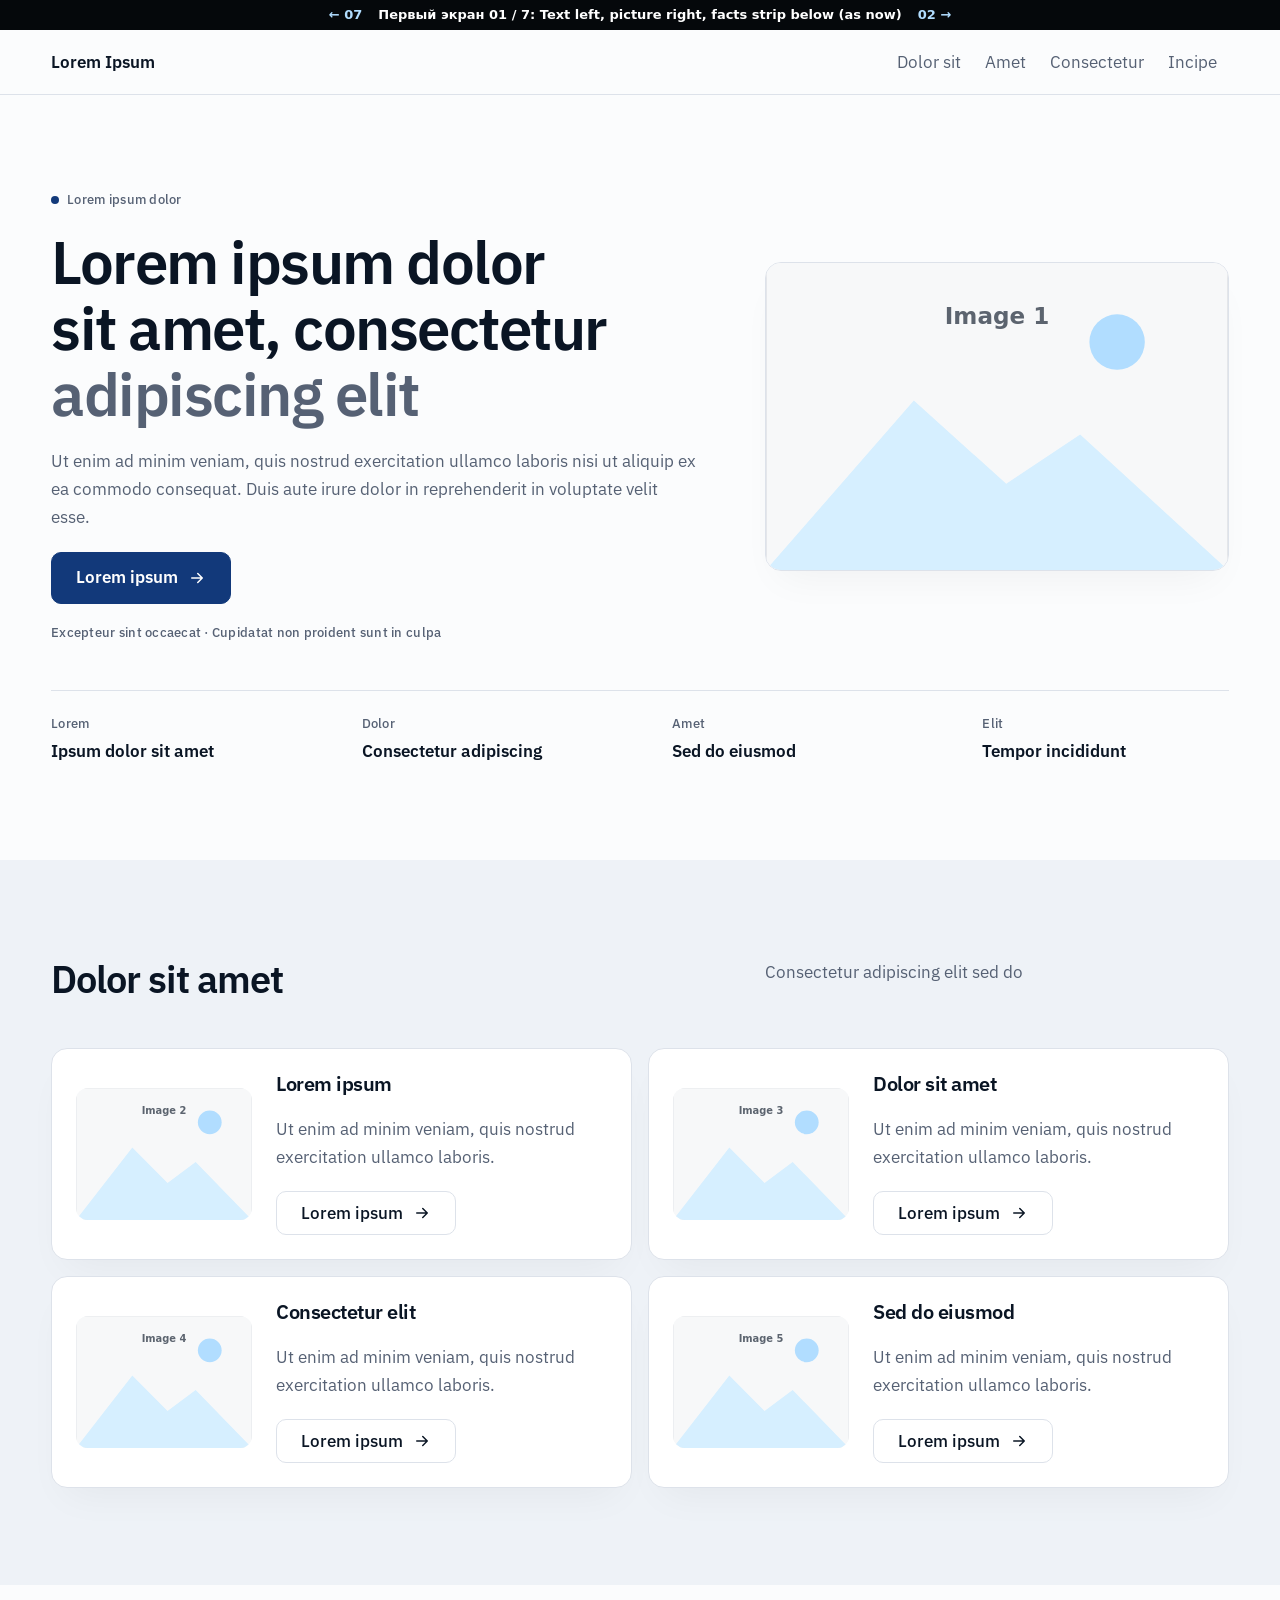
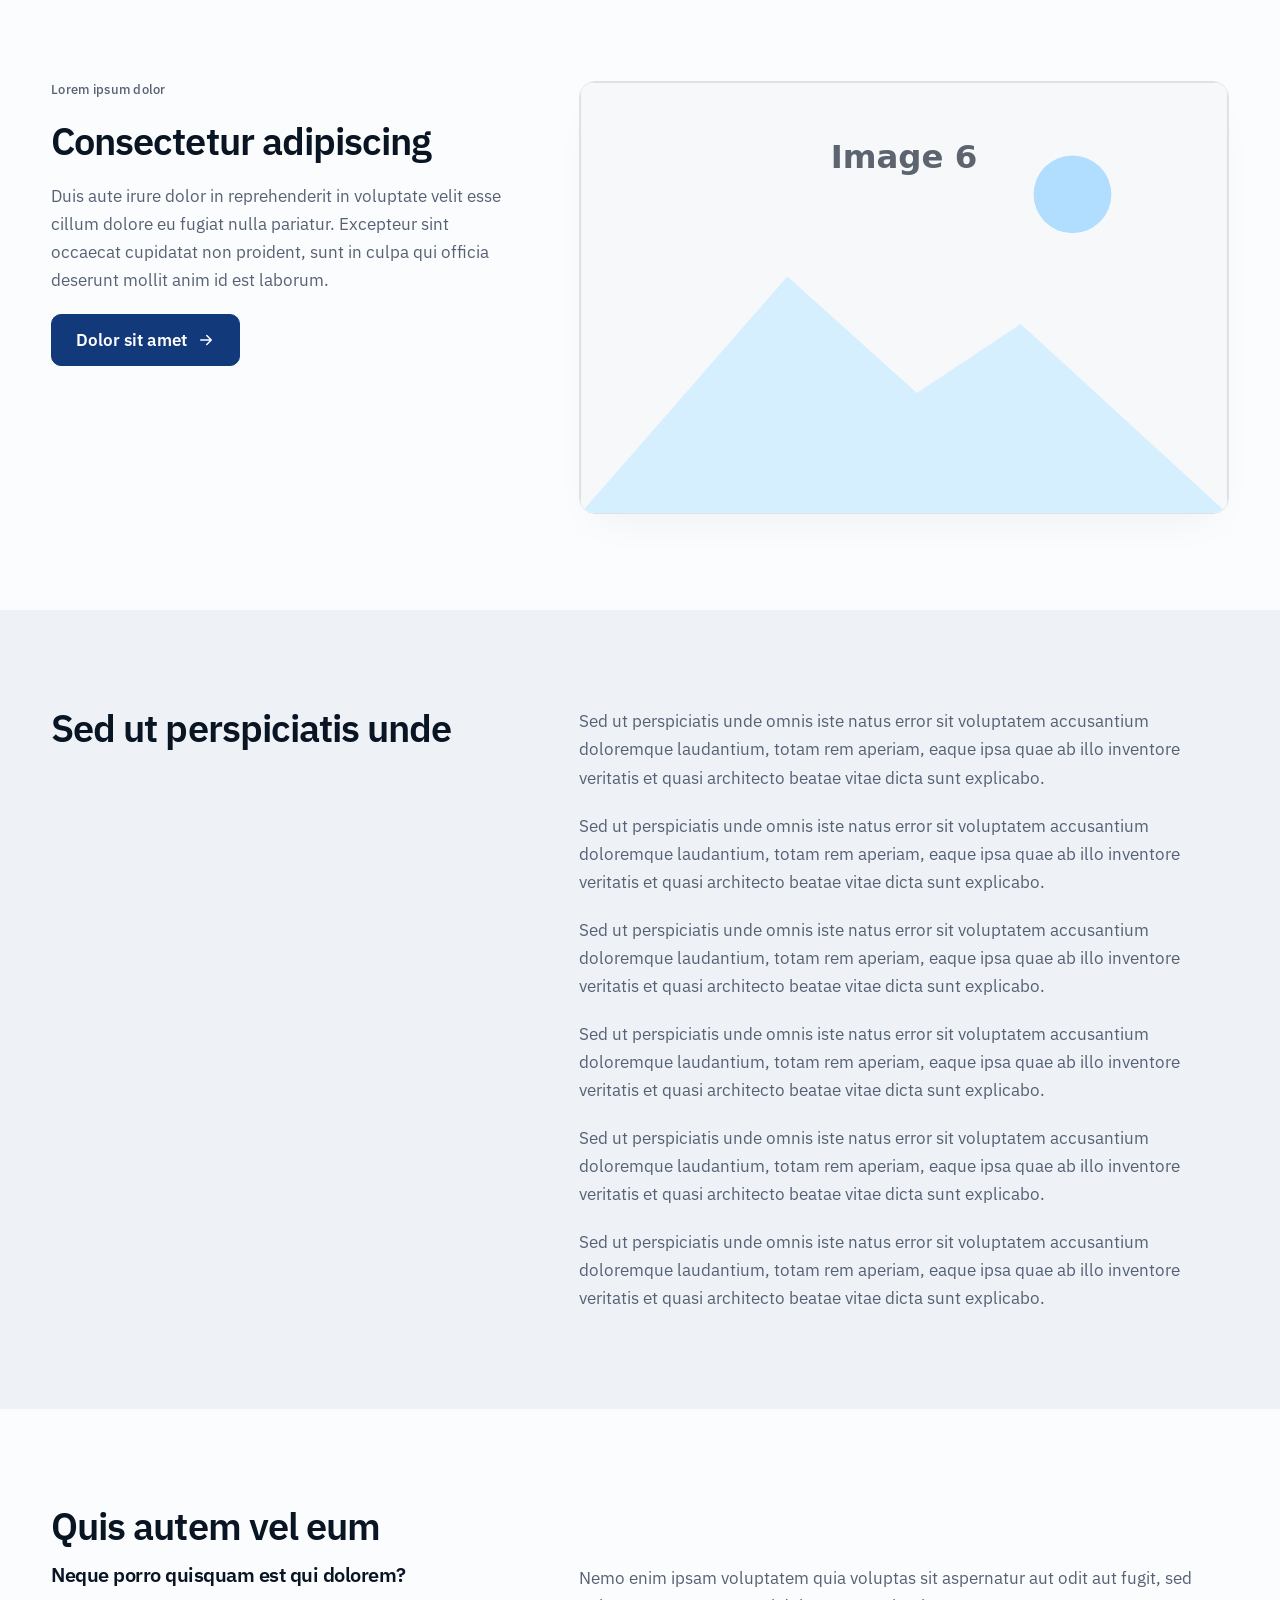
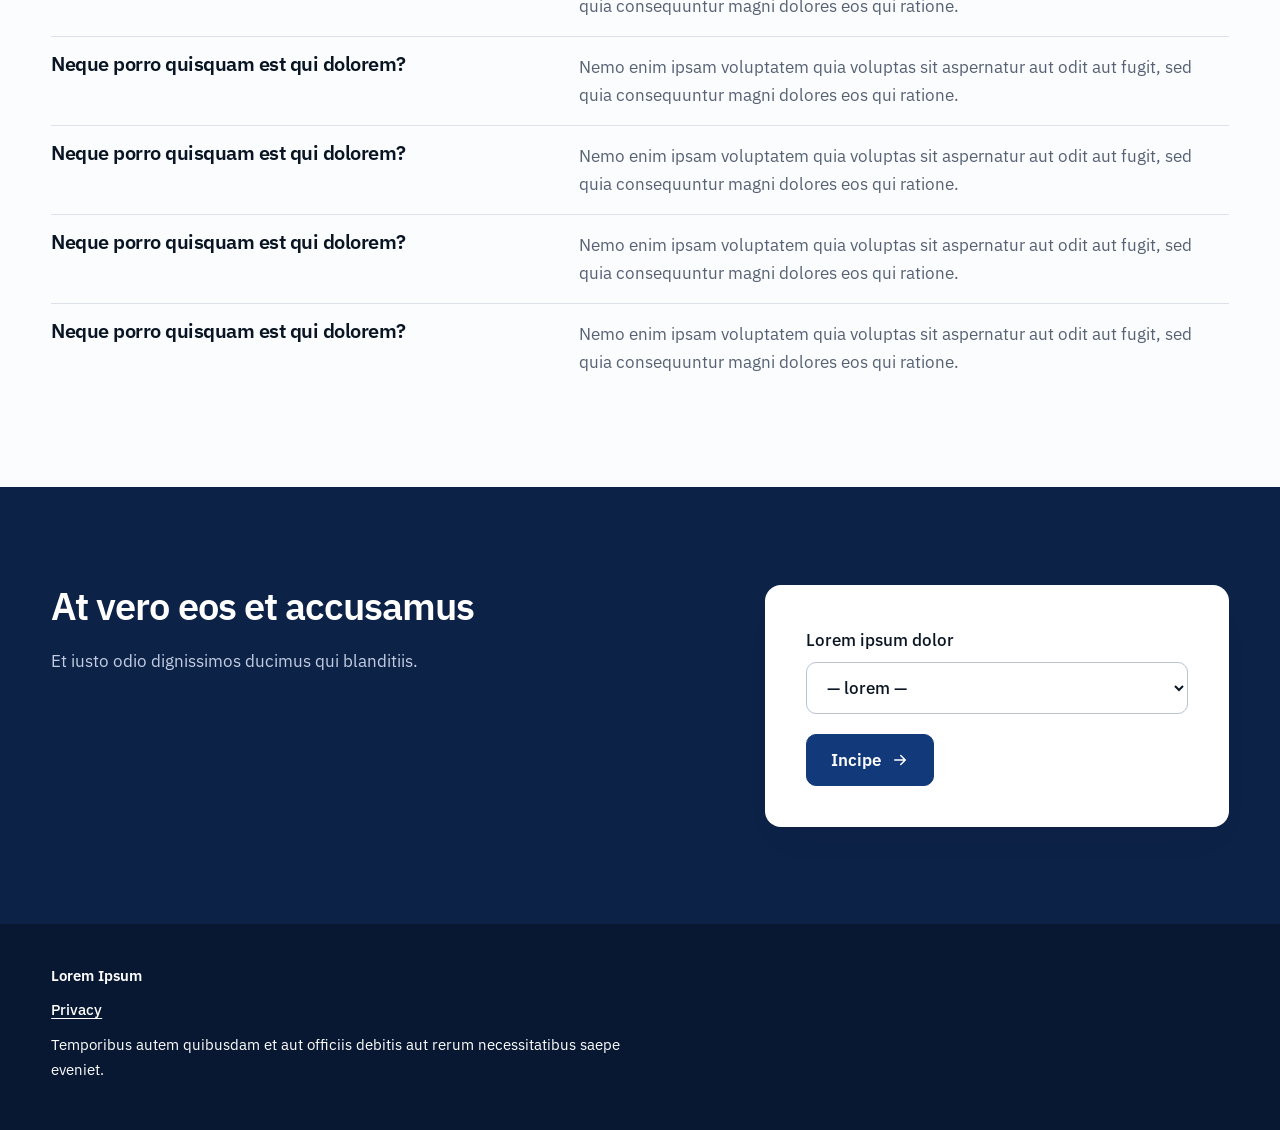
==== index.html @ 91010eb4 "Hero 01: Text left, picture right, facts strip below (as now)" ====
<!doctype html>
<html lang="la">
<head>
<meta charset="utf-8">
<meta name="viewport" content="width=device-width,initial-scale=1">
<link rel="canonical" href="https://01.design-test.dokuline.com/">
<title>Hero 01 — Text left, picture right, facts strip below (as now) — design test</title>
<meta name="description" content="Design test 17">
<meta name="robots" content="noindex,nofollow">
<link rel="icon" href="favicon.svg">
<link rel="stylesheet" href="style.css">
<link rel="preconnect" href="https://fonts.googleapis.com">
<link rel="preconnect" href="https://fonts.gstatic.com" crossorigin>
<link rel="stylesheet" href="https://fonts.googleapis.com/css2?family=IBM+Plex+Sans:wght@400;500;600&display=swap">
<link rel="stylesheet" href="variant.css">
</head>
<body>
<div style="position:relative;z-index:9999;display:flex;gap:16px;justify-content:center;align-items:center;padding:6px 12px;background:#05080b;color:#fff;font:600 13px/1.4 system-ui,sans-serif"><a href="https://07.design-test.dokuline.com/" style="color:#b1ddff;text-decoration:none">← 07</a><span>Первый экран 01 / 7: Text left, picture right, facts strip below (as now)</span><a href="https://02.design-test.dokuline.com/" style="color:#b1ddff;text-decoration:none">02 →</a></div>

<header><div class="shell">
  <a class="home" href="index.html">Lorem Ipsum</a>
  <nav aria-label="Lorem ipsum"><a href="#wat">Dolor sit</a><a href="#">Amet</a><a href="#voorbeeld">Consectetur</a><a href="#start">Incipe</a></nav>
</div></header>

<main class="shell">
  <section class="split">
    <div class="stack">
      <p class="meta rise"><span class="dot"></span> Lorem ipsum dolor</p>
      <h1 class="rise" style="--i:1">Lorem ipsum dolor sit amet, consectetur <span class="soft">adipiscing elit</span></h1>
      <p class="rise" style="--i:2">Ut enim ad minim veniam, quis nostrud exercitation ullamco laboris nisi ut aliquip ex ea commodo consequat. Duis aute irure dolor in reprehenderit in voluptate velit esse.</p>
      <a class="button rise" style="--i:3" href="#">Lorem ipsum</a>
      <p class="meta rise" style="--i:4">Excepteur sint occaecat · Cupidatat non proident sunt in culpa</p>
    </div>

    <img class="shot rise" style="--i:2" src="pic-hero.svg" alt="Image 1" width="1200" height="800">
    <dl class="facts">
      <div><dt>Lorem</dt><dd>Ipsum dolor sit amet</dd></div>
      <div><dt>Dolor</dt><dd>Consectetur adipiscing</dd></div>
      <div><dt>Amet</dt><dd>Sed do eiusmod</dd></div>
      <div><dt>Elit</dt><dd>Tempor incididunt</dd></div>
    </dl>
  </section>

  <section id="wat">
    <div class="split">
      <div class="stack"><h2>Dolor sit amet</h2></div>
      <p>Consectetur adipiscing elit sed do</p>
    </div>
    <div class="bento">
      <article class="tile stack wide reveal">
        <div class="art"><img src="pic-card-1.svg" alt="Image 2" width="800" height="600"></div>
        <h3>Lorem ipsum</h3><p>Ut enim ad minim veniam, quis nostrud exercitation ullamco laboris.</p>
        <a class="button quiet" href="#">Lorem ipsum</a>
      </article>
      <article class="tile stack reveal">
        <div class="art"><img src="pic-card-2.svg" alt="Image 3" width="800" height="600"></div>
        <h3>Dolor sit amet</h3><p>Ut enim ad minim veniam, quis nostrud exercitation ullamco laboris.</p>
        <a class="button quiet" href="#">Lorem ipsum</a>
      </article>
      <article class="tile stack reveal">
        <div class="art"><img src="pic-card-3.svg" alt="Image 4" width="800" height="600"></div>
        <h3>Consectetur elit</h3><p>Ut enim ad minim veniam, quis nostrud exercitation ullamco laboris.</p>
        <a class="button quiet" href="#">Lorem ipsum</a>
      </article>
      <article class="tile stack wide reveal">
        <div class="art"><img src="pic-card-4.svg" alt="Image 5" width="800" height="600"></div>
        <h3>Sed do eiusmod</h3><p>Ut enim ad minim veniam, quis nostrud exercitation ullamco laboris.</p>
        <a class="button quiet" href="#">Lorem ipsum</a>
      </article>
    </div>
  </section>

  <section id="voorbeeld" class="split flip">
    <div class="stack">
      <p class="meta">Lorem ipsum dolor</p>
      <h2>Consectetur adipiscing</h2>
      <p>Duis aute irure dolor in reprehenderit in voluptate velit esse cillum dolore eu fugiat nulla pariatur. Excepteur sint occaecat cupidatat non proident, sunt in culpa qui officia deserunt mollit anim id est laborum.</p>
      <a class="button" href="#">Dolor sit amet</a>
    </div>
    <img class="shot reveal" src="pic-example.svg" alt="Image 6" width="1200" height="800">
  </section>
<!-- seo-tekst:start -->
  <section id="opis" class="split flip">
    <div class="stack"><h2>Sed ut perspiciatis unde</h2></div>
    <div class="stack">
      <p>Sed ut perspiciatis unde omnis iste natus error sit voluptatem accusantium doloremque laudantium, totam rem aperiam, eaque ipsa quae ab illo inventore veritatis et quasi architecto beatae vitae dicta sunt explicabo.</p>
      <p>Sed ut perspiciatis unde omnis iste natus error sit voluptatem accusantium doloremque laudantium, totam rem aperiam, eaque ipsa quae ab illo inventore veritatis et quasi architecto beatae vitae dicta sunt explicabo.</p>
      <p>Sed ut perspiciatis unde omnis iste natus error sit voluptatem accusantium doloremque laudantium, totam rem aperiam, eaque ipsa quae ab illo inventore veritatis et quasi architecto beatae vitae dicta sunt explicabo.</p>
      <p>Sed ut perspiciatis unde omnis iste natus error sit voluptatem accusantium doloremque laudantium, totam rem aperiam, eaque ipsa quae ab illo inventore veritatis et quasi architecto beatae vitae dicta sunt explicabo.</p>
      <p>Sed ut perspiciatis unde omnis iste natus error sit voluptatem accusantium doloremque laudantium, totam rem aperiam, eaque ipsa quae ab illo inventore veritatis et quasi architecto beatae vitae dicta sunt explicabo.</p>
      <p>Sed ut perspiciatis unde omnis iste natus error sit voluptatem accusantium doloremque laudantium, totam rem aperiam, eaque ipsa quae ab illo inventore veritatis et quasi architecto beatae vitae dicta sunt explicabo.</p>
    </div>
  </section>
  <section id="faq">
    <div class="stack"><h2>Quis autem vel eum</h2></div>
    <div class="rows">
      <div class="split flip"><h3>Neque porro quisquam est qui dolorem?</h3><p>Nemo enim ipsam voluptatem quia voluptas sit aspernatur aut odit aut fugit, sed quia consequuntur magni dolores eos qui ratione.</p></div>
      <div class="split flip"><h3>Neque porro quisquam est qui dolorem?</h3><p>Nemo enim ipsam voluptatem quia voluptas sit aspernatur aut odit aut fugit, sed quia consequuntur magni dolores eos qui ratione.</p></div>
      <div class="split flip"><h3>Neque porro quisquam est qui dolorem?</h3><p>Nemo enim ipsam voluptatem quia voluptas sit aspernatur aut odit aut fugit, sed quia consequuntur magni dolores eos qui ratione.</p></div>
      <div class="split flip"><h3>Neque porro quisquam est qui dolorem?</h3><p>Nemo enim ipsam voluptatem quia voluptas sit aspernatur aut odit aut fugit, sed quia consequuntur magni dolores eos qui ratione.</p></div>
      <div class="split flip"><h3>Neque porro quisquam est qui dolorem?</h3><p>Nemo enim ipsam voluptatem quia voluptas sit aspernatur aut odit aut fugit, sed quia consequuntur magni dolores eos qui ratione.</p></div>
    </div>
  </section>
<!-- seo-tekst:end -->
  <section id="start" class="split">
    <div class="stack">
      
      <h2>At vero eos et accusamus</h2>
      <p>Et iusto odio dignissimos ducimus qui blanditiis.</p>
    </div>
    <div class="tile stack">
      <label>Lorem ipsum dolor<select><option value="">— lorem —</option><option>Ipsum I</option><option>Ipsum II</option><option>Ipsum III</option><option>Ipsum IV</option></select></label>
      <a class="button" href="#">Incipe</a>
    </div>
  </section>
</main>

<footer><div class="shell">
  <p><b>Lorem Ipsum</b></p>
  <p><a href="#">Privacy</a></p>
  <p>Temporibus autem quibusdam et aut officiis debitis aut rerum necessitatibus saepe eveniet.</p>
</div></footer>

</body>
</html>
---- style.css ----
/* Общая база смоков (СМ-23): стиль — один на все смоки, правит «Смоки» в super-romeo/smoki-base. */
@import url("https://super-romeo.github.io/smoki-base/v1/style.css");
---- variant.css ----
/* Stitch Design Taste (DESIGN.md "Taste Standard": creativity 8, density 4, variance 8, motion 6).
   Tokens from the style, then general rules only. */

:root {
  /* colour — smokes' house palette (СМ-04); one blue accent, white text passes AA */
  --canvas: #fbfcfd;                    /* page */
  --surface: #ffffff;                   /* cards */
  --ink: #0a1524;                       /* text */
  --steel: #566174;                     /* secondary text */
  --line: #dde2ea;                      /* borders */
  --border: #dde2ea;                    /* borders on cards */
  --accent: #12397a;
  --accent-ink: #12397a;
  --accent-wash: #dfe8f7;
  --focus: #2f6fd6;
  --shadow: 0 20px 40px -15px rgba(0, 0, 0, .05);  /* Diffused Shadow */
  /* type — one family, Inter */
  --font-sans: "IBM Plex Sans", "Segoe UI", system-ui, sans-serif;
  --font-mono: "IBM Plex Sans", "Segoe UI", system-ui, sans-serif;
  --text-display: clamp(2.25rem, 5vw, 3.75rem);
  --text-h2: clamp(1.75rem, 3vw, 2.5rem);
  --text-h3: 1.25rem;
  --text-body: 1.0625rem;
  --text-meta: .8125rem;
  --tracking: -.025em;
  --leading-tight: 1.1;
  --leading-body: 1.65;
  /* space, shape — §4, §6, §7 */
  --max: 1400px;
  --gutter: clamp(1rem, 4vw, 4rem);
  --section: 6rem;                      /* 3rem below 768px, see media */
  --gap: clamp(2rem, 5vw, 5rem);
  --pad-card: 2.5rem;                   /* 1.5rem below 768px */
  --radius-card: 2.5rem;
  --radius-inner: 1.5rem;
  --radius-field: 1rem;
  --radius-pill: 999px;
  /* motion — §8, spring approximated as a cubic curve */
  --spring: cubic-bezier(.2, .9, .25, 1);
  --dur: .6s;
}

*, *::before, *::after { box-sizing: border-box; }
html { scroll-behavior: smooth; }
body { margin: 0; background: var(--canvas); color: var(--ink); font: 400 var(--text-body)/var(--leading-body) var(--font-sans); -webkit-font-smoothing: antialiased; }
h1, h2, h3 { margin: 0; color: var(--ink); font-weight: 600; letter-spacing: var(--tracking); line-height: var(--leading-tight); text-wrap: balance; }
h1 { font-size: var(--text-display); }
h2 { font-size: var(--text-h2); }
h3 { font-size: var(--text-h3); }
p { margin: 0; color: var(--steel); max-width: 65ch; }
b { font-weight: 600; color: var(--ink); }
a { color: inherit; }
svg { display: block; }
:focus-visible, select:focus { outline: 2px solid var(--focus); outline-offset: 2px; }

/* layout */
.shell { max-width: var(--max); margin: 0 auto; padding: 0 var(--gutter); }
section { padding: var(--section) 0; border-top: 1px solid var(--line); scroll-margin-top: 64px; }
main > section:first-child { border-top: 0; }
section > * + * { margin-top: clamp(2rem, 4vw, 3rem); }
.split { display: grid; grid-template-columns: var(--cols, minmax(0, 7fr) minmax(0, 5fr)); gap: 1.5rem var(--gap); }
.flip { --cols: minmax(0, 5fr) minmax(0, 7fr); }
.split > * + * { margin-top: 0; }
.stack { display: grid; gap: 1.25rem; align-content: start; justify-items: start; }
.cluster { display: flex; flex-wrap: wrap; gap: .5rem; }
.bento { display: grid; grid-template-columns: repeat(12, minmax(0, 1fr)); gap: 1rem; }
.bento > * { grid-column: span 5; }
.bento > .wide { grid-column: span 7; }

/* header, footer (also replace the shared base: white header, navy footer) */
header { position: sticky; top: 0; z-index: 10; background: rgba(251, 252, 253, .86); backdrop-filter: blur(12px); border-bottom: 1px solid var(--line); }
header .shell { display: flex; flex-wrap: wrap; align-items: center; justify-content: space-between; min-height: 64px; }
header nav { display: flex; flex-wrap: wrap; }
header a { display: inline-flex; align-items: center; gap: .6rem; min-height: 44px; padding: 0 .75rem; border-radius: var(--radius-pill); color: var(--steel); text-decoration: none; transition: background-color var(--dur) var(--spring), color var(--dur) var(--spring); }
header a:hover { color: var(--ink); background: var(--surface); }
header .home { padding-left: 0; color: var(--ink); font-weight: 600; }
footer { padding: 2.5rem 0 3rem; background: transparent; color: var(--ink); border-top: 1px solid var(--line); font-size: .9375rem; }
footer a { display: inline-flex; align-items: center; min-height: 44px; color: var(--ink); font-weight: 500; text-underline-offset: 3px; }

/* components */
.meta { display: inline-flex; align-items: center; gap: .5rem; font: 500 var(--text-meta)/1.4 var(--font-mono); letter-spacing: .02em; color: var(--steel); }
.soft { color: var(--steel); }
.button { display: inline-flex; align-items: center; justify-content: center; gap: .6rem; min-height: 52px; padding: 0 1.5rem; border: 1px solid var(--accent); border-radius: var(--radius-pill); background: var(--accent); color: #ffffff; font-weight: 600; text-decoration: none; transition: transform var(--dur) var(--spring), background-color var(--dur) var(--spring), border-color var(--dur) var(--spring); }
.button:hover { background: var(--accent-ink); }
.button:active { transform: translateY(1px) scale(.98); }
.button::after { content: ""; width: 1.1em; height: 1.1em; background: currentColor; -webkit-mask: url("data:image/svg+xml,%3Csvg xmlns='http://www.w3.org/2000/svg' viewBox='0 0 24 24' fill='none' stroke='%23006acf' stroke-width='2' stroke-linecap='round' stroke-linejoin='round'%3E%3Cpath d='M5 12h14M13 6l6 6-6 6'/%3E%3C/svg%3E") center / contain no-repeat; mask: url("data:image/svg+xml,%3Csvg xmlns='http://www.w3.org/2000/svg' viewBox='0 0 24 24' fill='none' stroke='%23006acf' stroke-width='2' stroke-linecap='round' stroke-linejoin='round'%3E%3Cpath d='M5 12h14M13 6l6 6-6 6'/%3E%3C/svg%3E") center / contain no-repeat; }
.button.quiet { min-height: 44px; border-color: var(--line); background: var(--surface); color: var(--ink); font-weight: 500; }
.button.quiet:hover { border-color: var(--accent); }
.art { width: 100%; height: clamp(12rem, 20vw, 16rem); overflow: hidden; border-radius: var(--radius-inner); background: var(--canvas); }
.art img { display: block; width: 100%; height: 100%; object-fit: cover; }
.rows { width: 100%; margin: 0; padding: 0; list-style: none; counter-reset: n; }
.rows > * { padding: 1rem 0; border-top: 1px solid var(--line); }
.rows > :first-child { border-top: 0; }
.rows > li { display: grid; grid-template-columns: auto minmax(0, 1fr) auto; gap: 1rem; align-items: center; }
.rows svg { width: 100%; height: 34px; }
ol.rows > li::before { counter-increment: n; content: counter(n, decimal-leading-zero); align-self: start; font: 500 var(--text-meta)/1.8 var(--font-mono); color: var(--steel); }
.tile { margin: 0; padding: var(--pad-card); background: var(--surface); border: 1px solid var(--border); border-radius: var(--radius-card); box-shadow: var(--shadow); }
.badge { display: inline-flex; align-items: center; gap: .5rem; padding: .4rem .75rem; border: 1px solid var(--line); border-radius: var(--radius-pill); background: var(--surface); color: var(--steel); font: 500 .75rem/1.2 var(--font-mono); white-space: nowrap; }
.badge.on { border-color: transparent; background: var(--accent-wash); color: var(--ink); }
.dot { width: 8px; height: 8px; flex: none; border-radius: 50%; background: var(--accent); }
.skel { height: 10px; border-radius: var(--radius-pill); background: linear-gradient(90deg, var(--canvas), var(--line), var(--canvas)) 0 0 / 200% 100%; }
label { display: grid; gap: .5rem; width: 100%; font-weight: 500; }
select { width: 100%; min-width: 0; min-height: 52px; padding: 0 1rem; font: inherit; color: var(--ink); background: var(--surface); border: 1px solid var(--line); border-radius: var(--radius-field); }

/* hero: left text, right drawn phone; inline glyphs between words (§5) */
.shot { display: block; align-self: center; width: 100%; height: auto; aspect-ratio: 3 / 2; object-fit: cover; border: 1px solid var(--border); border-radius: var(--radius-card); box-shadow: var(--shadow); }
.facts { grid-column: 1 / -1; display: grid; grid-template-columns: repeat(4, minmax(0, 1fr)); gap: 1rem var(--gap); margin: 1.5rem 0 0; padding-top: 1.5rem; border-top: 1px solid var(--line); }
.facts dt { font: 500 var(--text-meta)/1.4 var(--font-mono); letter-spacing: .02em; color: var(--steel); }
.facts dd { margin: .25rem 0 0; font-weight: 600; }

@media (max-width: 767px) {
  :root { --section: 3rem; --pad-card: 1.5rem; }
  .split { grid-template-columns: minmax(0, 1fr); }
  .bento > *, .bento > .wide { grid-column: 1 / -1; }
  .button { width: 100%; }
  .facts { grid-template-columns: repeat(2, minmax(0, 1fr)); }
  header nav { margin-left: -.75rem; }
}

@media (prefers-reduced-motion: no-preference) {
  @keyframes rise { from { opacity: 0; transform: translateY(16px); } }
  @keyframes pulse { 50% { opacity: .4; transform: scale(.75); } }
  @keyframes shimmer { to { background-position: -200% 0; } }
  .rise { animation: rise .9s var(--spring) calc(var(--i, 0) * 100ms) both; }
  .dot { animation: pulse 2s ease-in-out infinite; }
  .skel { animation: shimmer 2.4s ease-in-out infinite; }
  @supports (animation-timeline: view()) {
    .reveal { animation: rise var(--spring) both; animation-timeline: view(); animation-range: entry 0% entry 100%; }
  }
}



/* ===== Background 06: Grey alternating + dark form block and footer ===== */
#wat, #opis { --band: #eef2f7; box-shadow: 0 0 0 100vmax var(--band); clip-path: inset(0 -100vmax); background: var(--band); border-top-color: transparent; }
#wat + section, #opis + section { border-top-color: transparent; }
#start { --band: #0d2247; --ink: #ffffff; --steel: #c3cee2; --line: rgba(255,255,255,.18); --border: rgba(255,255,255,.16);
  --surface: #17315f; --accent-wash: rgba(255,255,255,.12); --focus: #9dbcf5; color: var(--ink); box-shadow: 0 0 0 100vmax var(--band); clip-path: inset(0 -100vmax); background: var(--band); border-top-color: transparent; }
#start .button:not(.quiet) { background: #fff; border-color: #fff; color: #12397a; }
#start .button.quiet { background: transparent; color: #fff; border-color: rgba(255,255,255,.4); }
#start select { background-color: #17315f; color: #fff; border-color: rgba(255,255,255,.3); }
#start + section { border-top-color: transparent; }
footer { background: #0d2247; color: #fff; border-top: 0; --ink: #fff; --steel: #c3cee2; }
footer a, footer p { color: #fff; }

/* ===== v2 fixes after jury: form card light inside the dark block; footer separated from the form block ===== */
#start .tile { --ink: #0a1524; --steel: #566174; --line: #dde2ea; --border: #dde2ea; --surface: #ffffff; --focus: #2f6fd6; background: #ffffff; color: #0a1524; border-color: transparent; }
#start .tile select { background-color: #ffffff; color: #0a1524; border-color: #b9c3d2; }
#start .tile .button:not(.quiet) { background: #12397a; border-color: #12397a; color: #ffffff; }
footer { background: #081833; border-top: 1px solid rgba(255,255,255,.14); }
/* ===== Shape 02: Medium radius, rounded-rectangle buttons ===== */
:root { --radius-card: 1rem; --radius-inner: .75rem; --radius-field: .625rem; --radius-pill: .625rem; }
header a { border-radius: var(--radius-field); }

/* ===== Cards 05: Grid 2x2, picture on the side ===== */
.art { height: auto; aspect-ratio: 4 / 3; }
@media (min-width: 768px) {
.bento > *, .bento > .wide { grid-column: span 6; }
#wat .tile { display: grid; grid-template-columns: minmax(0, 11rem) minmax(0, 1fr); column-gap: 1.5rem; align-items: center; }
#wat .tile .art { grid-row: 1 / span 3; }
#wat .tile > :not(.art) { grid-column: 2; }
#wat .tile { padding: 1.5rem; }
}

/* ===== Hero 01: Text left, picture right, facts strip below (as now) ===== */
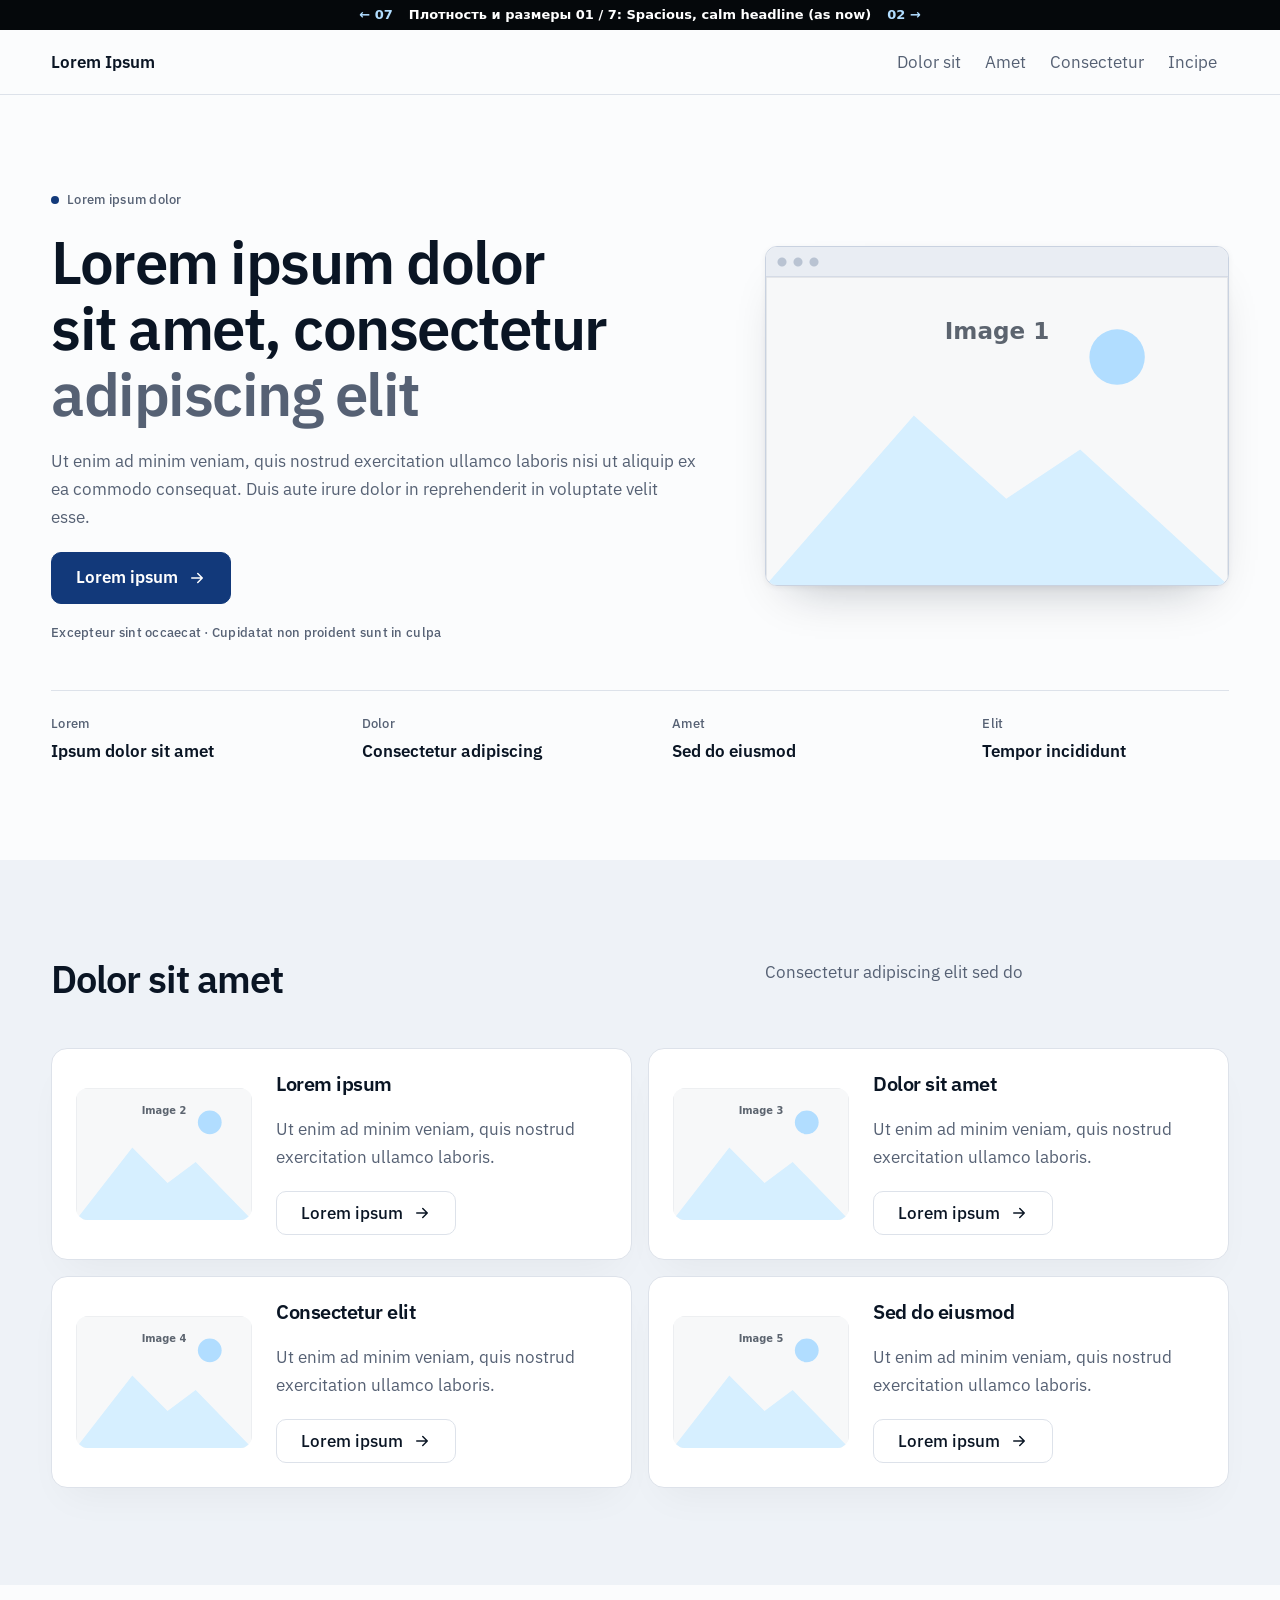
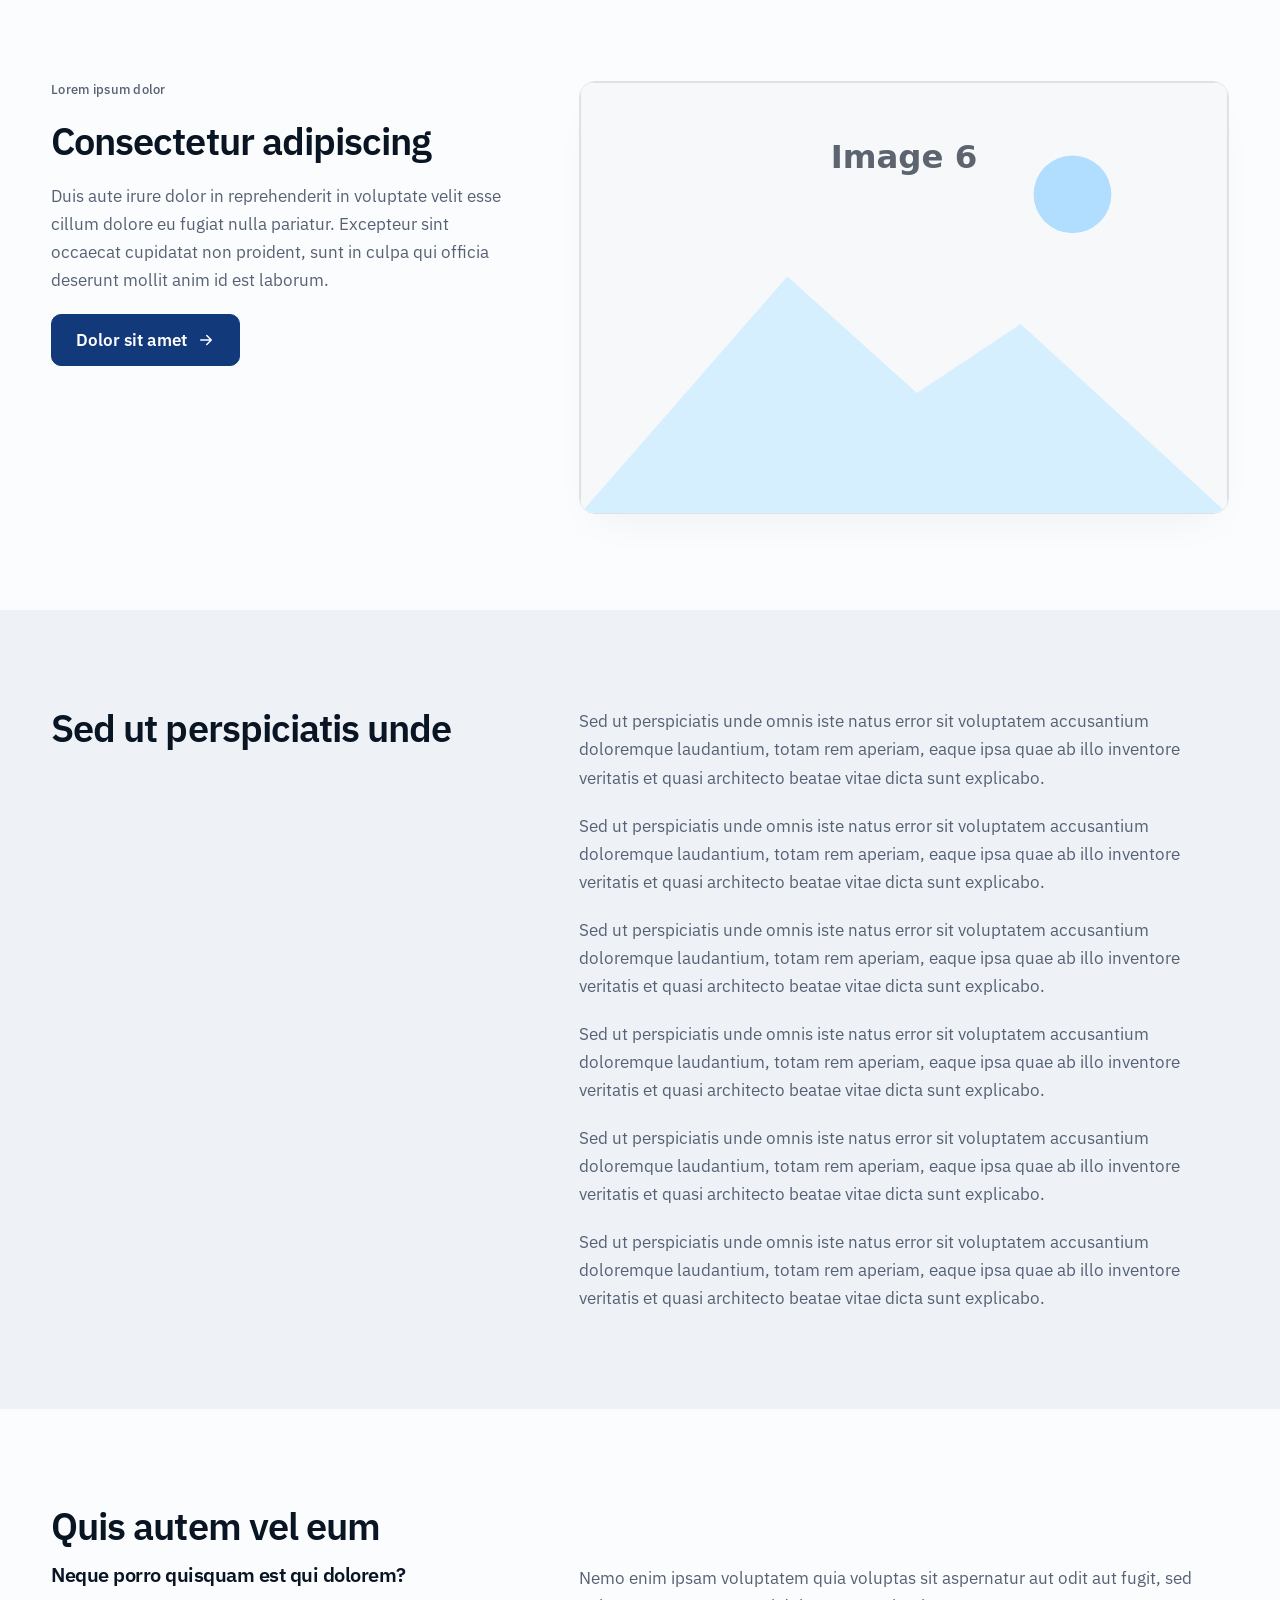
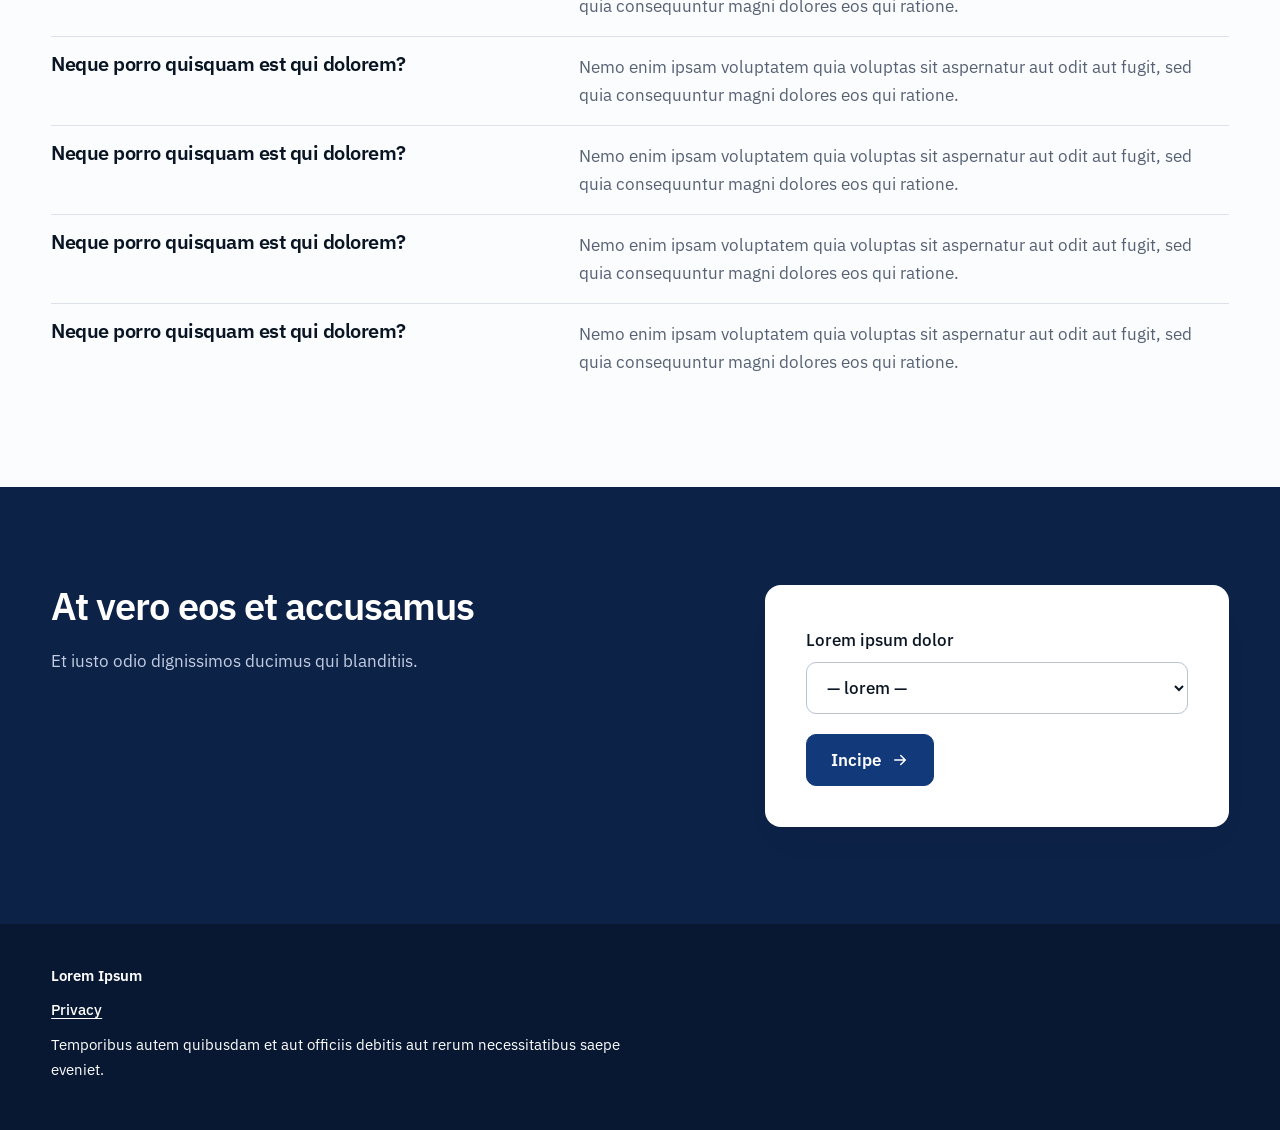
==== commit 09b8dc6a: "Density 01: Spacious, calm headline (as now)" ====
--- a/index.html
+++ b/index.html
@@ -4,7 +4,7 @@
 <meta charset="utf-8">
 <meta name="viewport" content="width=device-width,initial-scale=1">
 <link rel="canonical" href="https://01.design-test.dokuline.com/">
-<title>Hero 01 — Text left, picture right, facts strip below (as now) — design test</title>
+<title>Density 01 — Spacious, calm headline (as now) — design test</title>
 <meta name="description" content="Design test 17">
 <meta name="robots" content="noindex,nofollow">
 <link rel="icon" href="favicon.svg">
@@ -15,7 +15,7 @@
 <link rel="stylesheet" href="variant.css">
 </head>
 <body>
-<div style="position:relative;z-index:9999;display:flex;gap:16px;justify-content:center;align-items:center;padding:6px 12px;background:#05080b;color:#fff;font:600 13px/1.4 system-ui,sans-serif"><a href="https://07.design-test.dokuline.com/" style="color:#b1ddff;text-decoration:none">← 07</a><span>Первый экран 01 / 7: Text left, picture right, facts strip below (as now)</span><a href="https://02.design-test.dokuline.com/" style="color:#b1ddff;text-decoration:none">02 →</a></div>
+<div style="position:relative;z-index:9999;display:flex;gap:16px;justify-content:center;align-items:center;padding:6px 12px;background:#05080b;color:#fff;font:600 13px/1.4 system-ui,sans-serif"><a href="https://07.design-test.dokuline.com/" style="color:#b1ddff;text-decoration:none">← 07</a><span>Плотность и размеры 01 / 7: Spacious, calm headline (as now)</span><a href="https://02.design-test.dokuline.com/" style="color:#b1ddff;text-decoration:none">02 →</a></div>
 
 <header><div class="shell">
   <a class="home" href="index.html">Lorem Ipsum</a>
@@ -32,7 +32,7 @@
       <p class="meta rise" style="--i:4">Excepteur sint occaecat · Cupidatat non proident sunt in culpa</p>
     </div>
 
-    <img class="shot rise" style="--i:2" src="pic-hero.svg" alt="Image 1" width="1200" height="800">
+    <figure class="window rise" style="--i:2"><img class="shot" src="pic-hero.svg" alt="Image 1" width="1200" height="800"></figure>
     <dl class="facts">
       <div><dt>Lorem</dt><dd>Ipsum dolor sit amet</dd></div>
       <div><dt>Dolor</dt><dd>Consectetur adipiscing</dd></div>
--- a/variant.css
+++ b/variant.css
@@ -162,4 +162,11 @@
 #wat .tile { padding: 1.5rem; }
 }
 
-/* ===== Hero 01: Text left, picture right, facts strip below (as now) ===== */
+/* ===== v5: first screen 07 — picture in a window frame (three dots in the bar, lighter shadow) ===== */
+.window { margin: 0; align-self: center; overflow: hidden; background: var(--surface); border: 1px solid #c9d2e0; border-radius: var(--radius-inner);
+  box-shadow: 0 24px 48px -26px rgba(10, 21, 36, .30), 0 2px 6px rgba(10, 21, 36, .06); }
+.window::before { content: ""; display: block; height: 30px; border-bottom: 1px solid #d5dbe6;
+  background: radial-gradient(circle at 16px 15px, #b9c3d2 4px, transparent 5px), radial-gradient(circle at 32px 15px, #b9c3d2 4px, transparent 5px),
+    radial-gradient(circle at 48px 15px, #b9c3d2 4px, transparent 5px), #e9edf3; }
+.window .shot { border: 0; border-radius: 0; box-shadow: none; }
+/* ===== Density 01: Spacious, calm headline (as now) ===== */
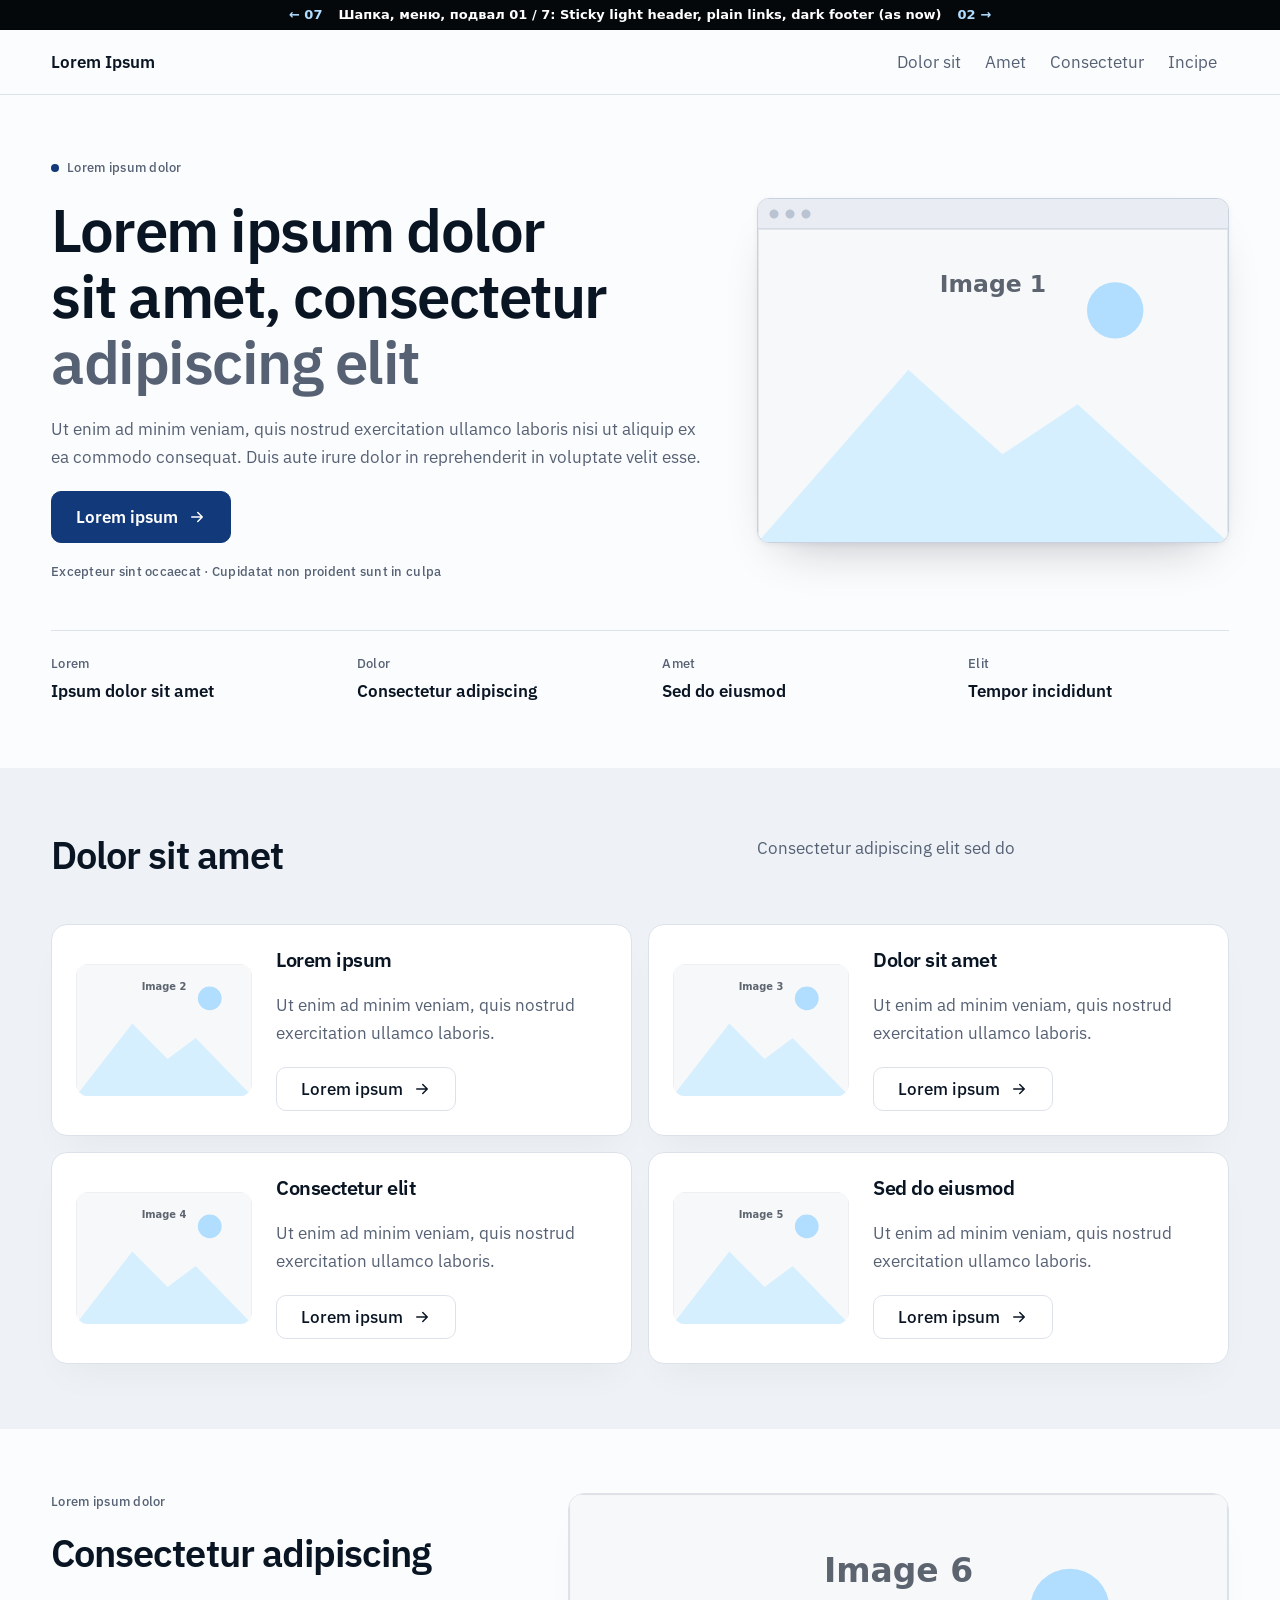
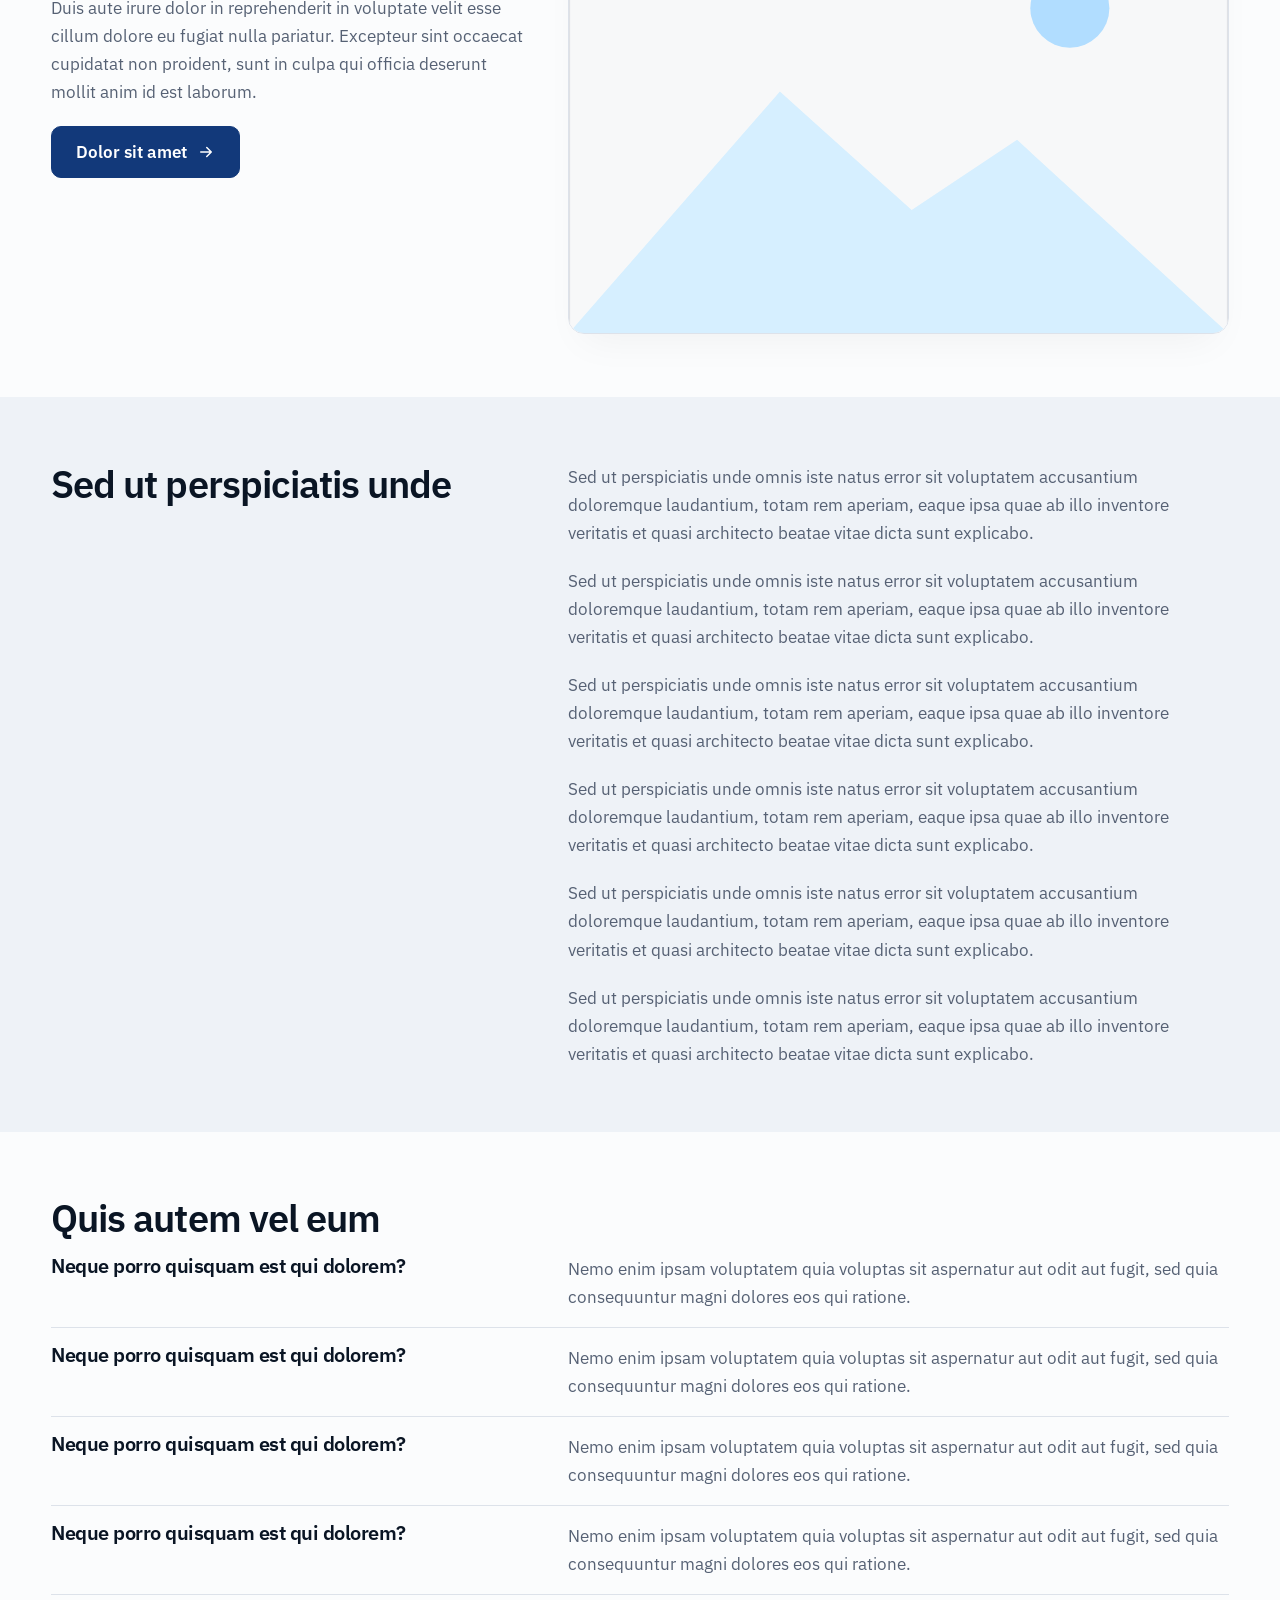
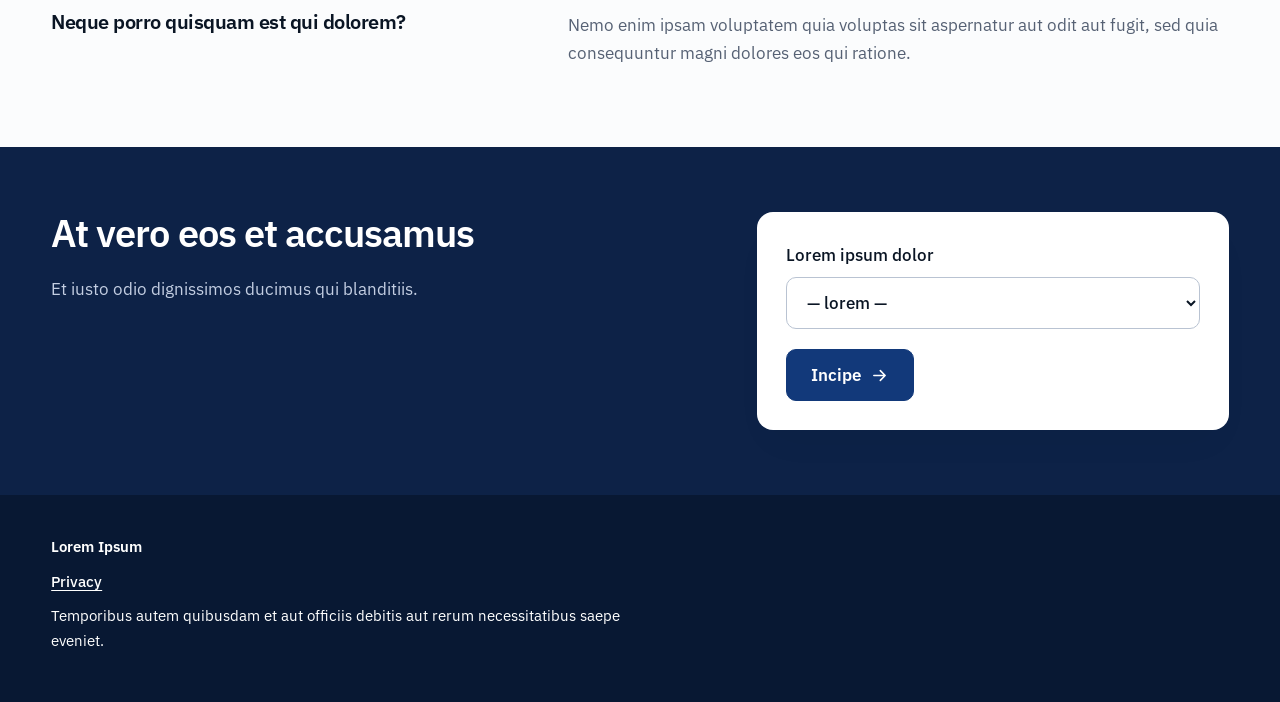
==== commit 208a1880: "Header 01: Sticky light header, plain links, dark footer (as now)" ====
--- a/index.html
+++ b/index.html
@@ -4,7 +4,7 @@
 <meta charset="utf-8">
 <meta name="viewport" content="width=device-width,initial-scale=1">
 <link rel="canonical" href="https://01.design-test.dokuline.com/">
-<title>Density 01 — Spacious, calm headline (as now) — design test</title>
+<title>Header 01 — Sticky light header, plain links, dark footer (as now) — design test</title>
 <meta name="description" content="Design test 17">
 <meta name="robots" content="noindex,nofollow">
 <link rel="icon" href="favicon.svg">
@@ -15,7 +15,7 @@
 <link rel="stylesheet" href="variant.css">
 </head>
 <body>
-<div style="position:relative;z-index:9999;display:flex;gap:16px;justify-content:center;align-items:center;padding:6px 12px;background:#05080b;color:#fff;font:600 13px/1.4 system-ui,sans-serif"><a href="https://07.design-test.dokuline.com/" style="color:#b1ddff;text-decoration:none">← 07</a><span>Плотность и размеры 01 / 7: Spacious, calm headline (as now)</span><a href="https://02.design-test.dokuline.com/" style="color:#b1ddff;text-decoration:none">02 →</a></div>
+<div style="position:relative;z-index:9999;display:flex;gap:16px;justify-content:center;align-items:center;padding:6px 12px;background:#05080b;color:#fff;font:600 13px/1.4 system-ui,sans-serif"><a href="https://07.design-test.dokuline.com/" style="color:#b1ddff;text-decoration:none">← 07</a><span>Шапка, меню, подвал 01 / 7: Sticky light header, plain links, dark footer (as now)</span><a href="https://02.design-test.dokuline.com/" style="color:#b1ddff;text-decoration:none">02 →</a></div>
 
 <header><div class="shell">
   <a class="home" href="index.html">Lorem Ipsum</a>
--- a/variant.css
+++ b/variant.css
@@ -169,4 +169,9 @@
   background: radial-gradient(circle at 16px 15px, #b9c3d2 4px, transparent 5px), radial-gradient(circle at 32px 15px, #b9c3d2 4px, transparent 5px),
     radial-gradient(circle at 48px 15px, #b9c3d2 4px, transparent 5px), #e9edf3; }
 .window .shot { border: 0; border-radius: 0; box-shadow: none; }
-/* ===== Density 01: Spacious, calm headline (as now) ===== */
+/* ===== Density 02: Compact: smaller gaps between blocks ===== */
+@media (min-width: 768px) {
+:root { --section: 4rem; --gap: clamp(1.5rem, 3.5vw, 3.5rem); --pad-card: 1.75rem; }
+}
+
+/* ===== Header 01: Sticky light header, plain links, dark footer (as now) ===== */
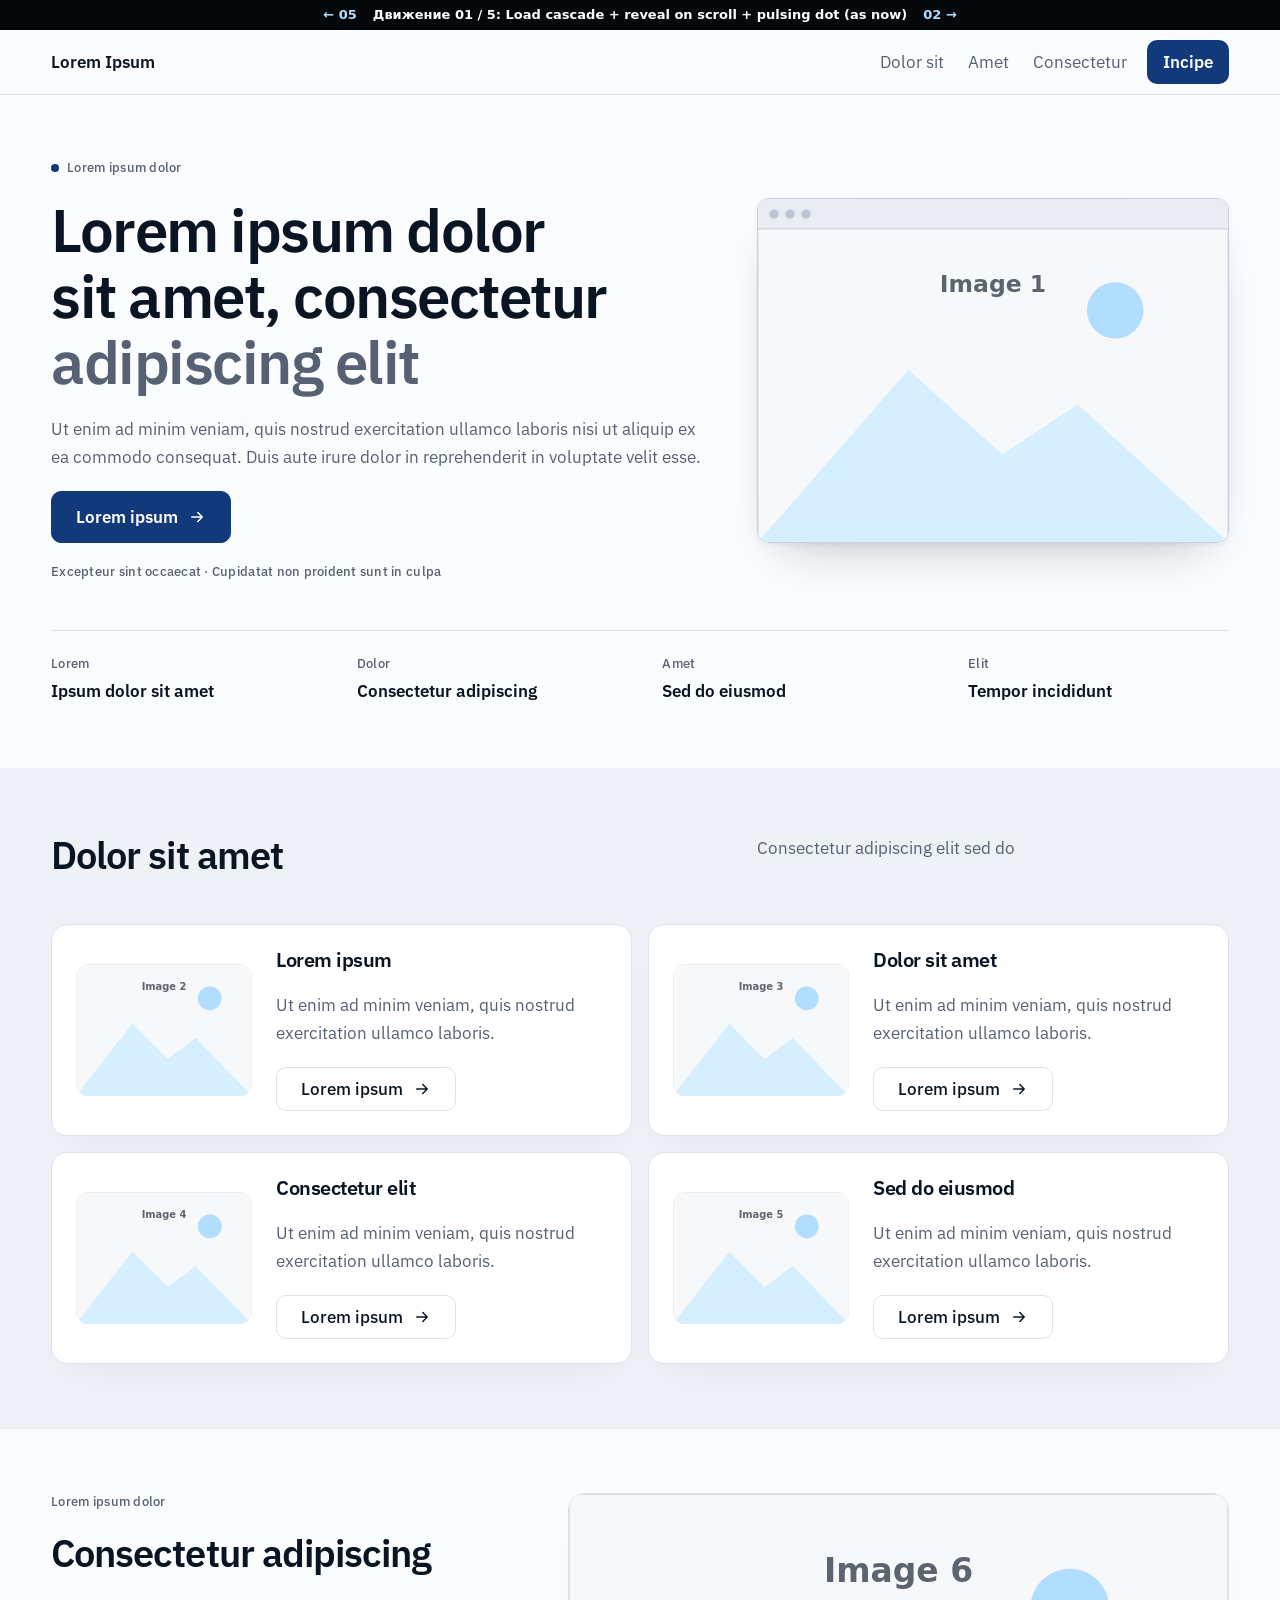
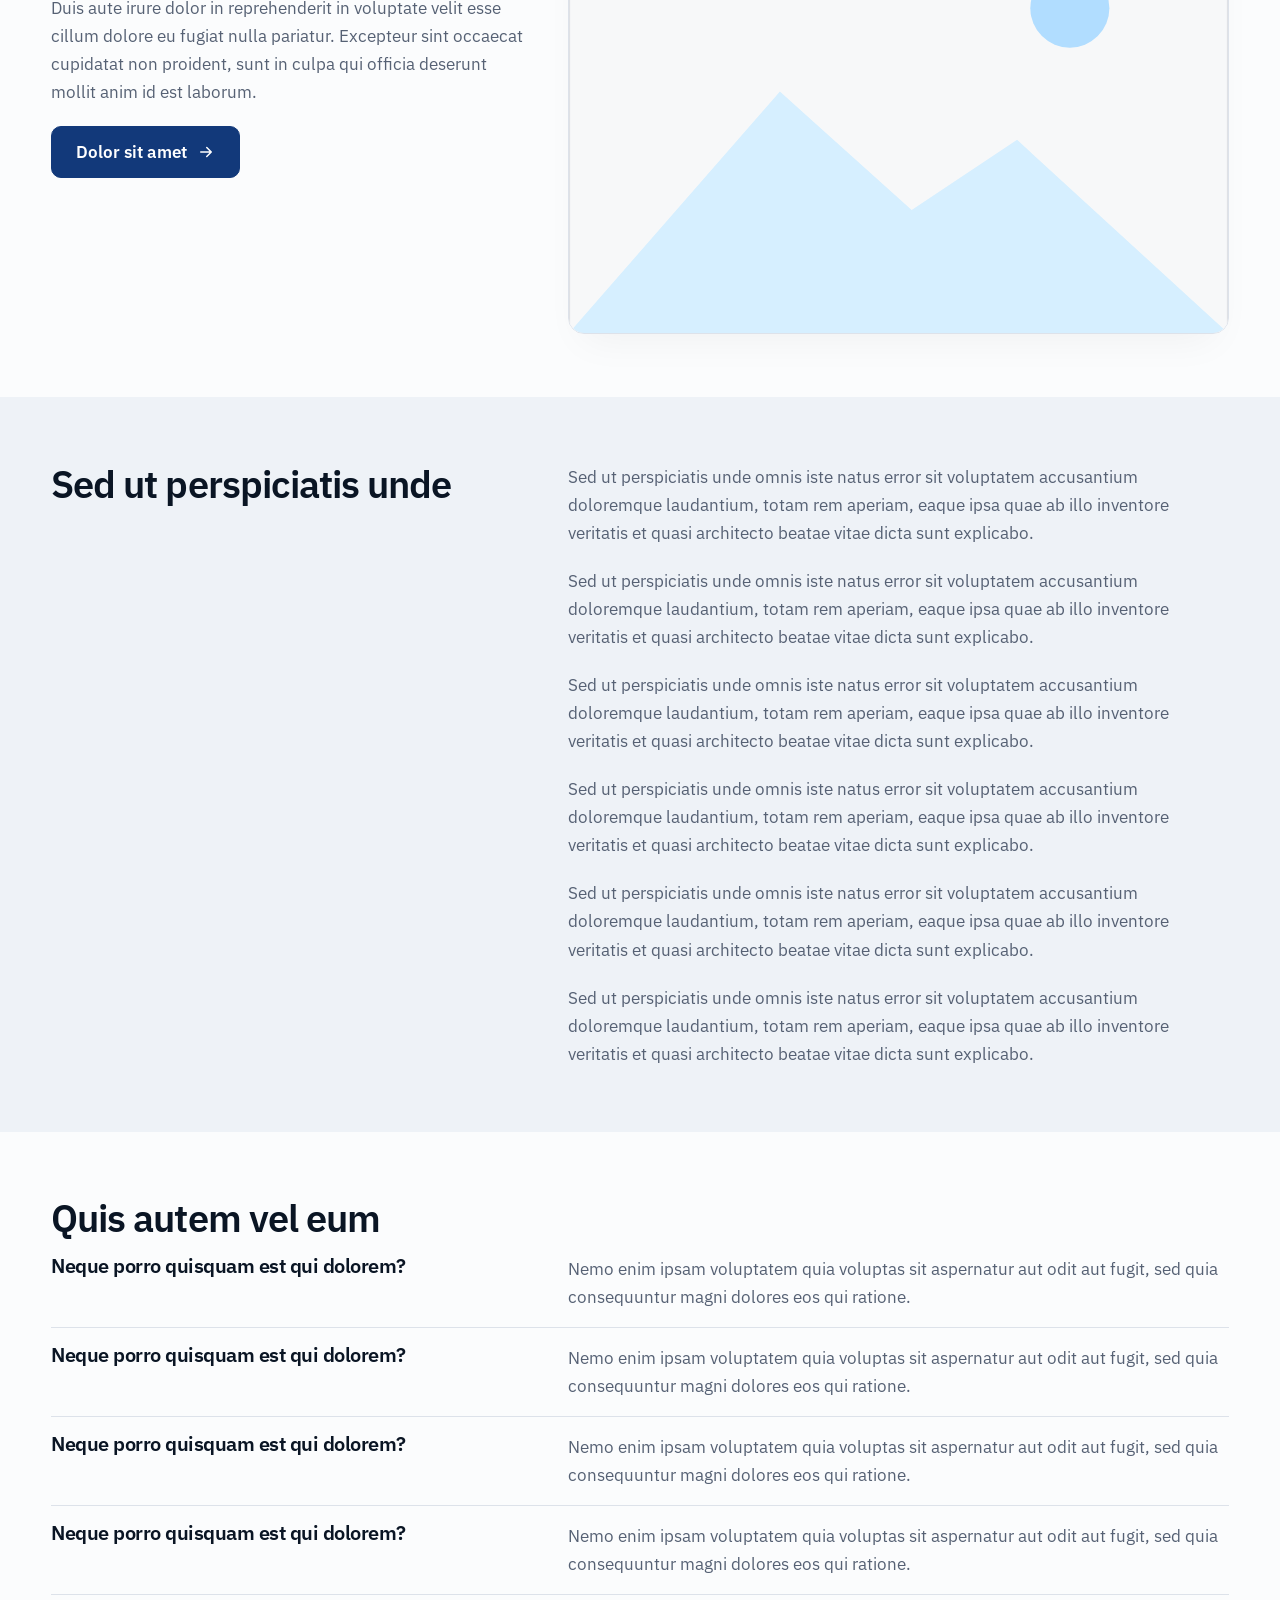
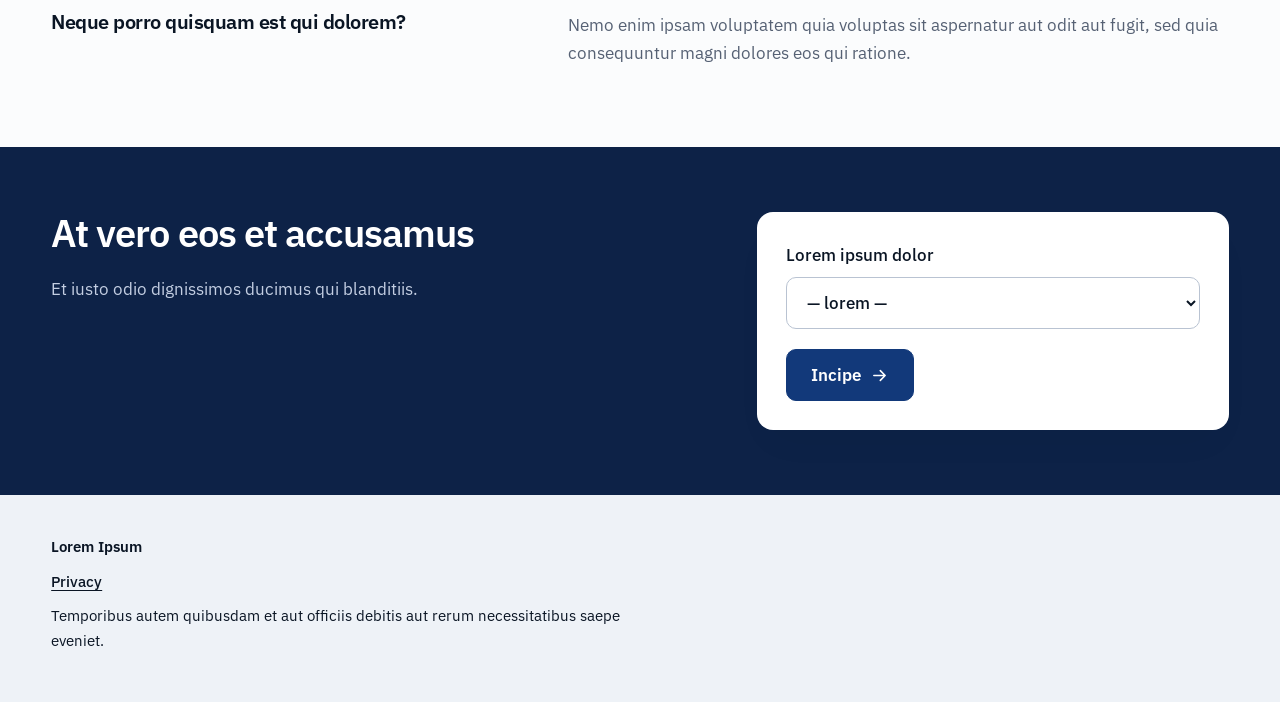
==== commit 4d46b6bf: "Motion 01: Load cascade + reveal on scroll + pulsing dot (as now)" ====
--- a/index.html
+++ b/index.html
@@ -4,7 +4,7 @@
 <meta charset="utf-8">
 <meta name="viewport" content="width=device-width,initial-scale=1">
 <link rel="canonical" href="https://01.design-test.dokuline.com/">
-<title>Header 01 — Sticky light header, plain links, dark footer (as now) — design test</title>
+<title>Motion 01 — Load cascade + reveal on scroll + pulsing dot (as now) — design test</title>
 <meta name="description" content="Design test 17">
 <meta name="robots" content="noindex,nofollow">
 <link rel="icon" href="favicon.svg">
@@ -15,7 +15,7 @@
 <link rel="stylesheet" href="variant.css">
 </head>
 <body>
-<div style="position:relative;z-index:9999;display:flex;gap:16px;justify-content:center;align-items:center;padding:6px 12px;background:#05080b;color:#fff;font:600 13px/1.4 system-ui,sans-serif"><a href="https://07.design-test.dokuline.com/" style="color:#b1ddff;text-decoration:none">← 07</a><span>Шапка, меню, подвал 01 / 7: Sticky light header, plain links, dark footer (as now)</span><a href="https://02.design-test.dokuline.com/" style="color:#b1ddff;text-decoration:none">02 →</a></div>
+<div style="position:relative;z-index:9999;display:flex;gap:16px;justify-content:center;align-items:center;padding:6px 12px;background:#05080b;color:#fff;font:600 13px/1.4 system-ui,sans-serif"><a href="https://05.design-test.dokuline.com/" style="color:#b1ddff;text-decoration:none">← 05</a><span>Движение 01 / 5: Load cascade + reveal on scroll + pulsing dot (as now)</span><a href="https://02.design-test.dokuline.com/" style="color:#b1ddff;text-decoration:none">02 →</a></div>
 
 <header><div class="shell">
   <a class="home" href="index.html">Lorem Ipsum</a>
--- a/variant.css
+++ b/variant.css
@@ -174,4 +174,20 @@
 :root { --section: 4rem; --gap: clamp(1.5rem, 3.5vw, 3.5rem); --pad-card: 1.75rem; }
 }
 
-/* ===== Header 01: Sticky light header, plain links, dark footer (as now) ===== */
+/* ===== Header 07: Button in header; light grey footer ===== */
+header nav a:last-child { background: var(--accent); color: #fff; padding: 0 1rem; margin-left: .5rem; font-weight: 600; }
+header nav a:last-child:hover { background: var(--accent); color: #fff; opacity: .92; }
+@media (max-width: 767px) {
+header .shell { position: relative; }
+header nav a:last-child { position: absolute; top: 10px; right: var(--gutter); margin: 0; }
+}
+footer { background: #eef2f7; color: #0a1524; --ink: #0a1524; --steel: #566174; border-top: 1px solid #dde2ea; }
+footer a, footer p { color: #0a1524; }
+
+/* ===== v7: header button aligned with the name row on phones (jury defect) ===== */
+@media (max-width: 767px) {
+  header .shell { min-height: 0; padding-top: 6px; padding-bottom: 4px; row-gap: 0; }
+  header .home { min-height: 40px; }
+  header nav a:last-child { top: 6px; min-height: 40px; }
+}
+/* ===== Motion 01: Load cascade + reveal on scroll + pulsing dot (as now) ===== */
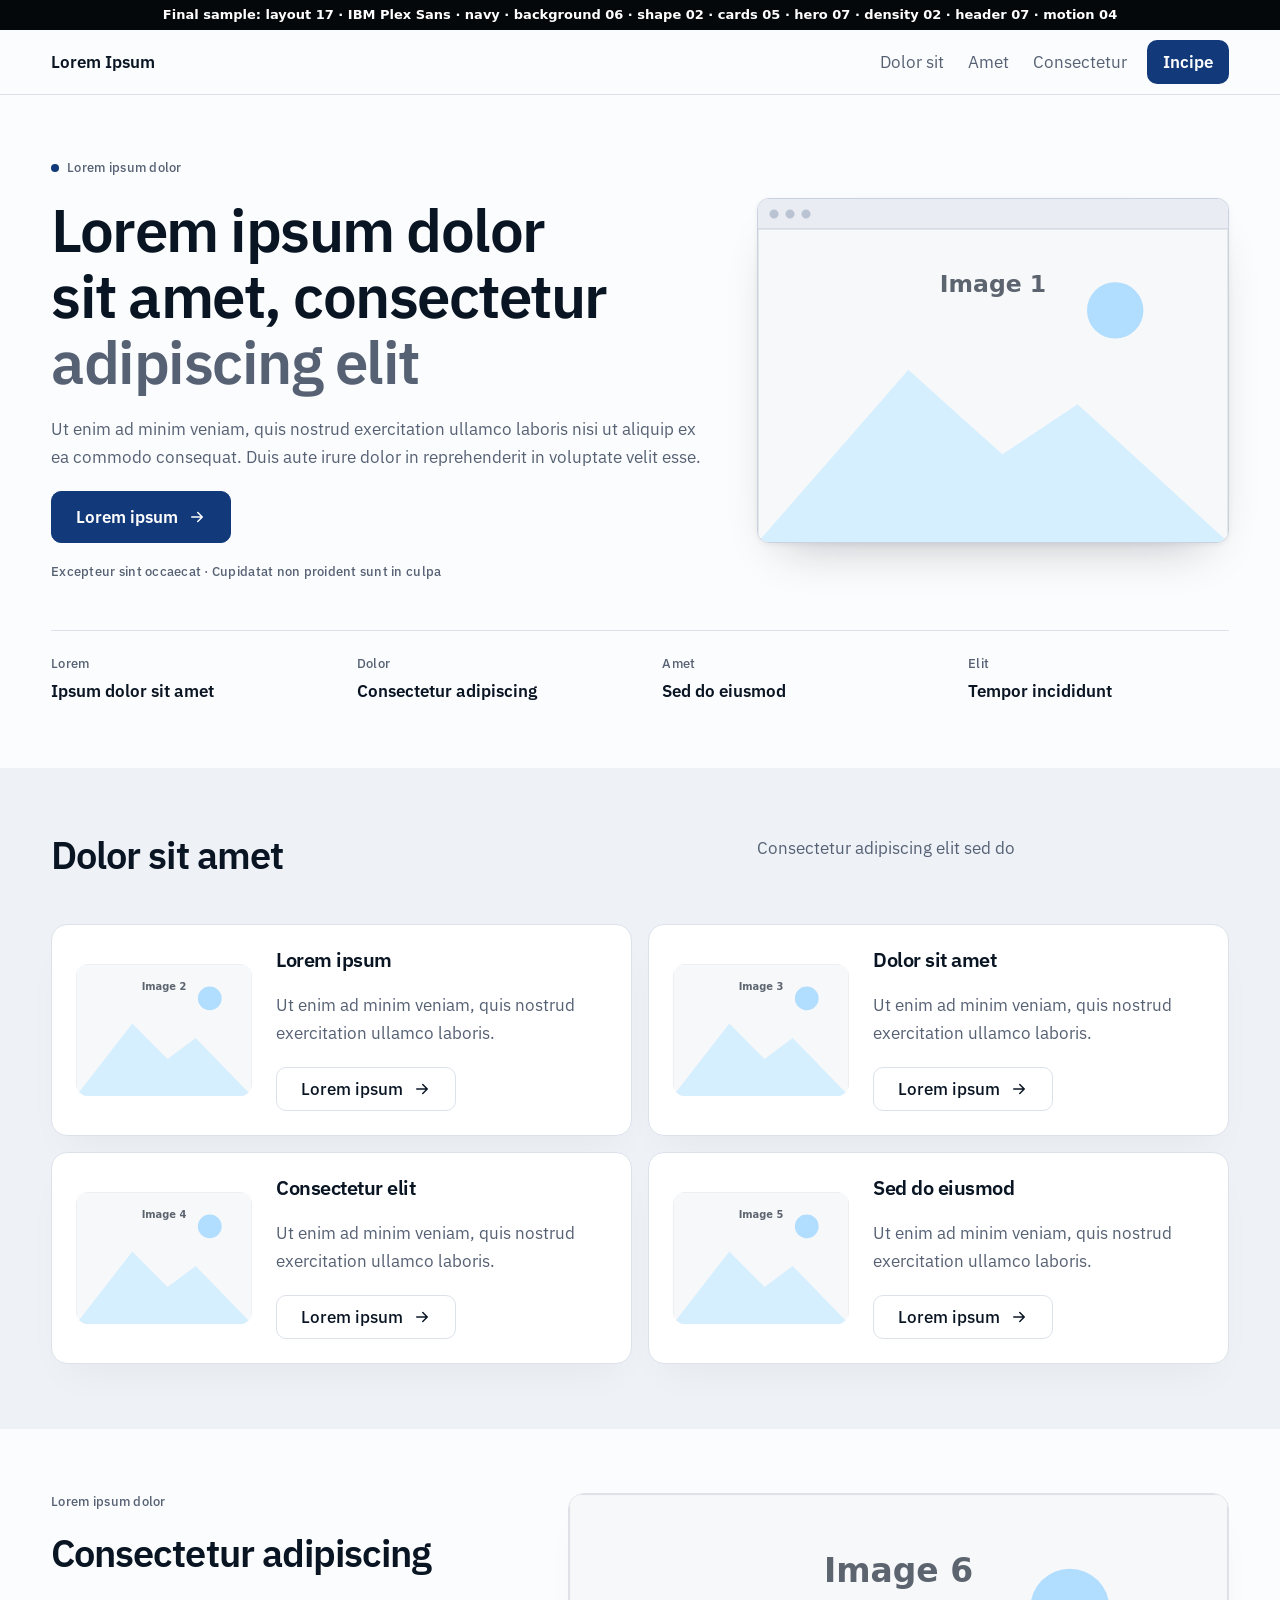
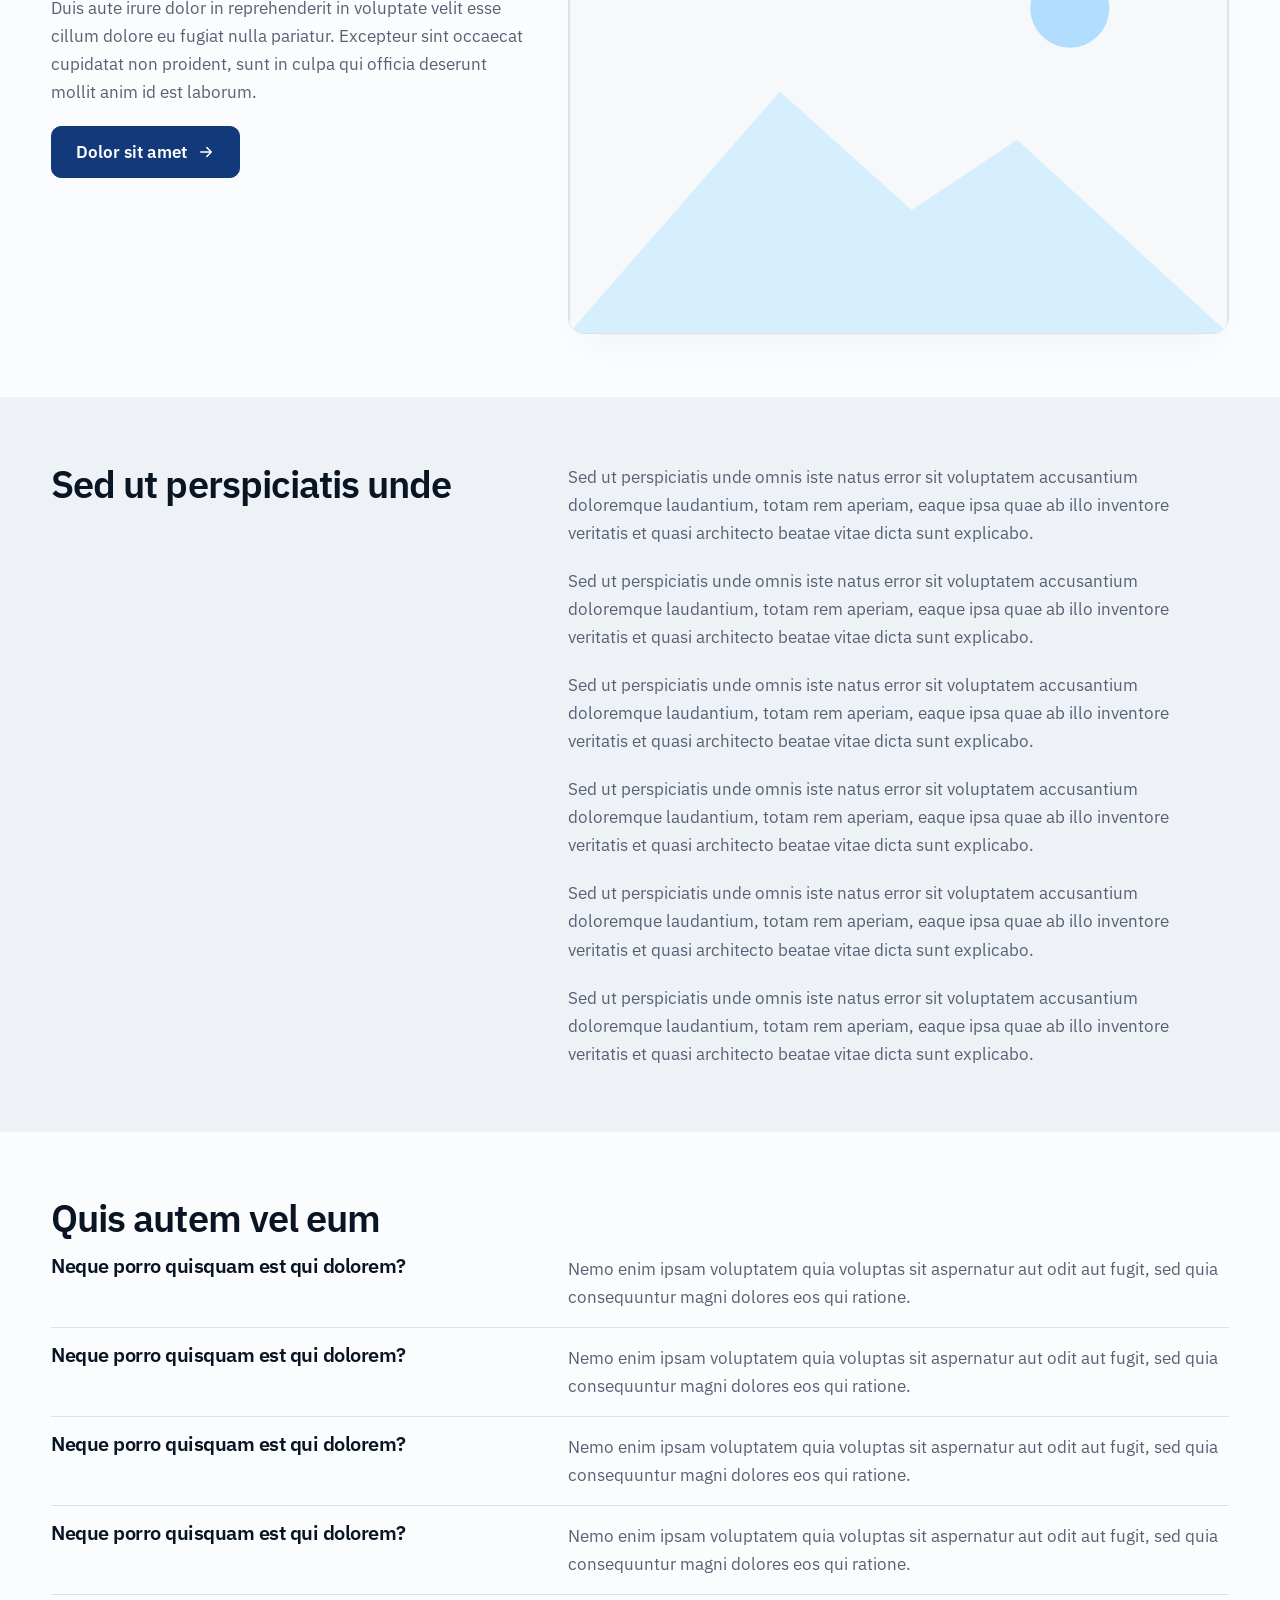
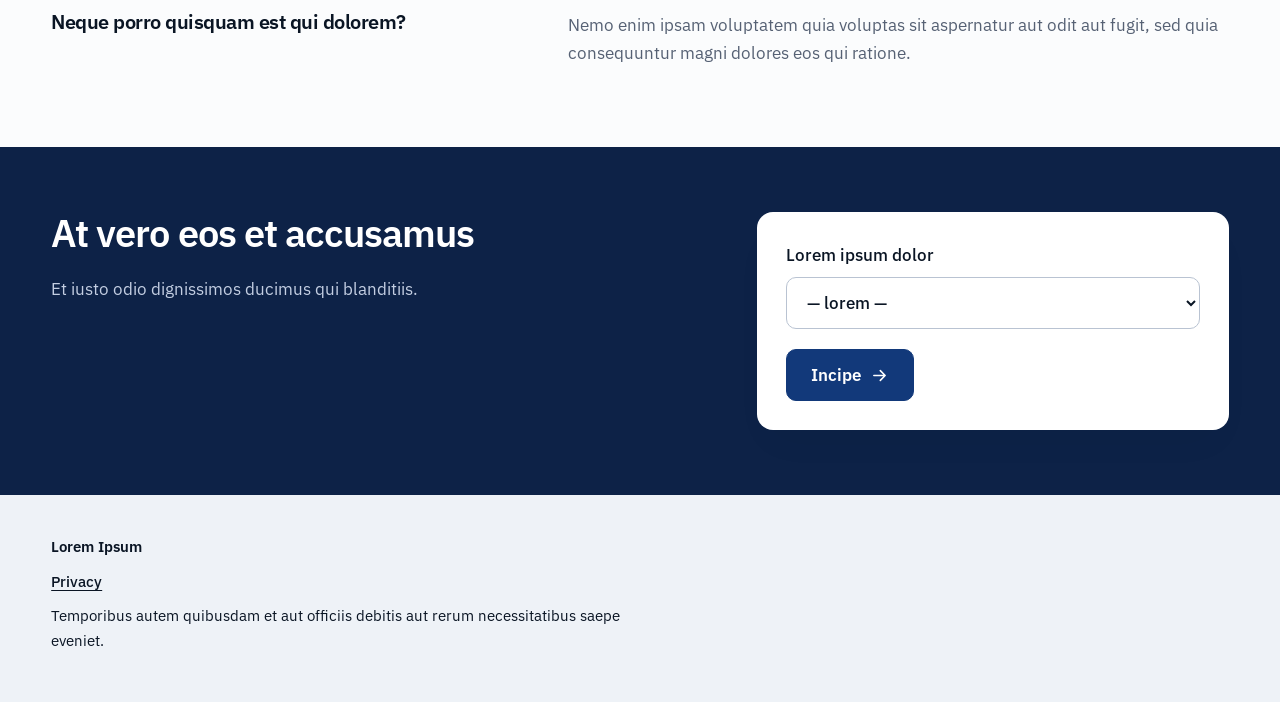
==== commit f68b6032: "Final sample: all ten choices" ====
--- a/index.html
+++ b/index.html
@@ -4,7 +4,7 @@
 <meta charset="utf-8">
 <meta name="viewport" content="width=device-width,initial-scale=1">
 <link rel="canonical" href="https://01.design-test.dokuline.com/">
-<title>Motion 01 — Load cascade + reveal on scroll + pulsing dot (as now) — design test</title>
+<title>Final sample — design test</title>
 <meta name="description" content="Design test 17">
 <meta name="robots" content="noindex,nofollow">
 <link rel="icon" href="favicon.svg">
@@ -15,7 +15,7 @@
 <link rel="stylesheet" href="variant.css">
 </head>
 <body>
-<div style="position:relative;z-index:9999;display:flex;gap:16px;justify-content:center;align-items:center;padding:6px 12px;background:#05080b;color:#fff;font:600 13px/1.4 system-ui,sans-serif"><a href="https://05.design-test.dokuline.com/" style="color:#b1ddff;text-decoration:none">← 05</a><span>Движение 01 / 5: Load cascade + reveal on scroll + pulsing dot (as now)</span><a href="https://02.design-test.dokuline.com/" style="color:#b1ddff;text-decoration:none">02 →</a></div>
+<div style="position:relative;z-index:9999;display:flex;gap:16px;justify-content:center;align-items:center;padding:6px 12px;background:#05080b;color:#fff;font:600 13px/1.4 system-ui,sans-serif"><span>Final sample: layout 17 · IBM Plex Sans · navy · background 06 · shape 02 · cards 05 · hero 07 · density 02 · header 07 · motion 04</span></div>
 
 <header><div class="shell">
   <a class="home" href="index.html">Lorem Ipsum</a>
--- a/variant.css
+++ b/variant.css
@@ -190,4 +190,5 @@
   header .home { min-height: 40px; }
   header nav a:last-child { top: 6px; min-height: 40px; }
 }
-/* ===== Motion 01: Load cascade + reveal on scroll + pulsing dot (as now) ===== */
+/* ===== Motion 04: Load cascade only, no reveal on scroll, static dot ===== */
+.reveal, .dot, .skel { animation: none !important; }
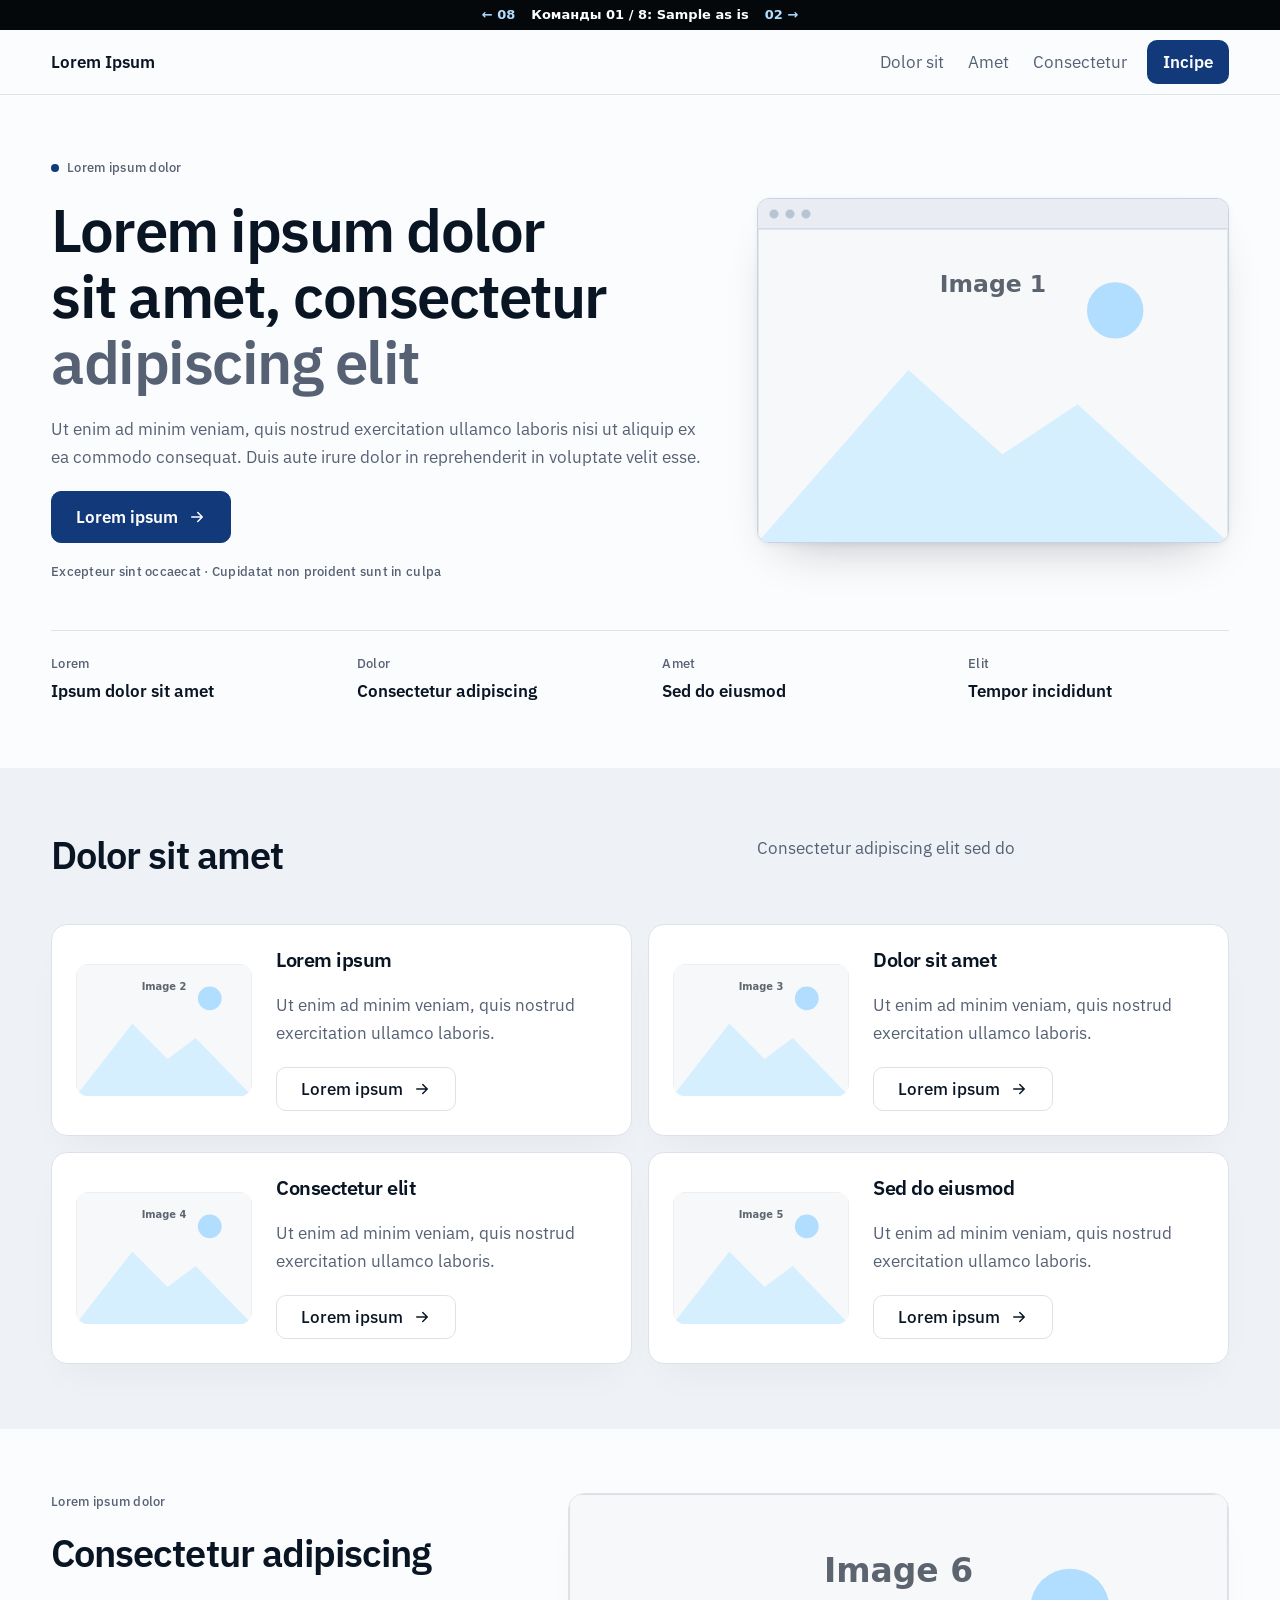
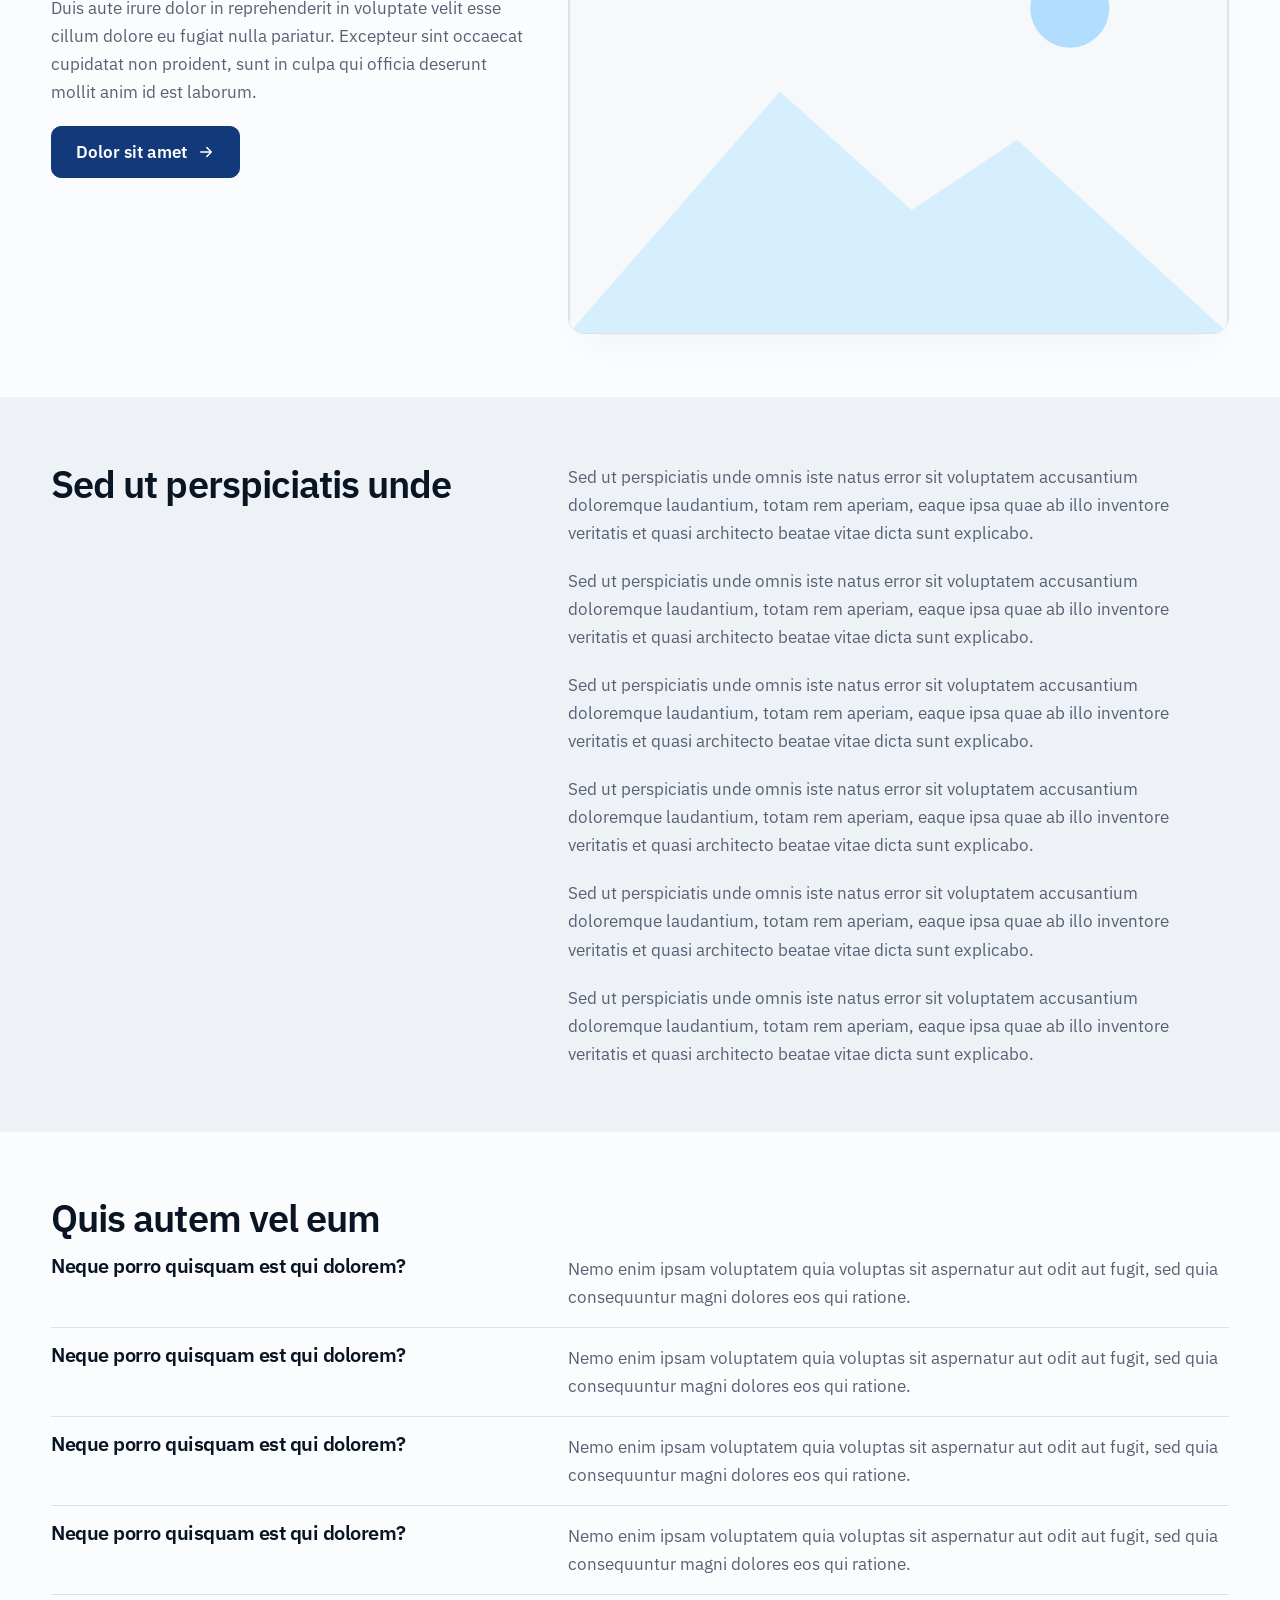
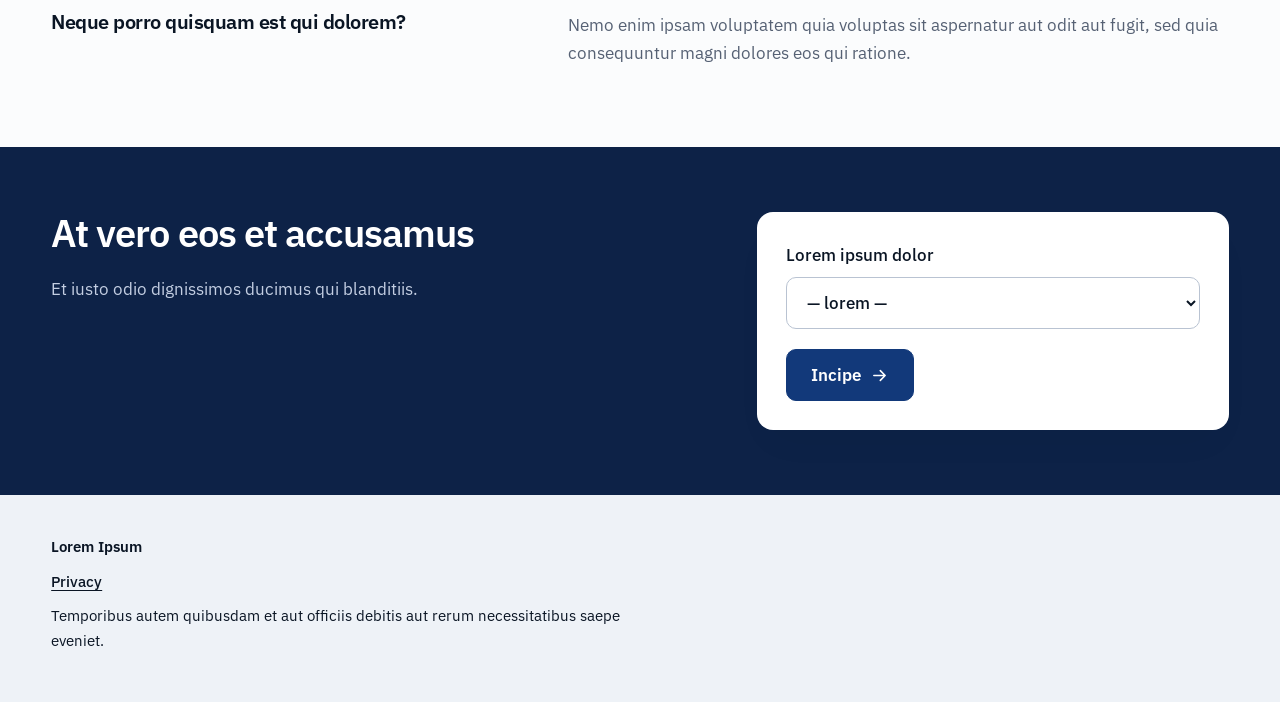
==== commit d3e5b77c: "Commands 01: command applied" ====
--- a/index.html
+++ b/index.html
@@ -4,7 +4,7 @@
 <meta charset="utf-8">
 <meta name="viewport" content="width=device-width,initial-scale=1">
 <link rel="canonical" href="https://01.design-test.dokuline.com/">
-<title>Final sample — design test</title>
+<title>Commands 01 — Sample as is — design test</title>
 <meta name="description" content="Design test 17">
 <meta name="robots" content="noindex,nofollow">
 <link rel="icon" href="favicon.svg">
@@ -15,7 +15,7 @@
 <link rel="stylesheet" href="variant.css">
 </head>
 <body>
-<div style="position:relative;z-index:9999;display:flex;gap:16px;justify-content:center;align-items:center;padding:6px 12px;background:#05080b;color:#fff;font:600 13px/1.4 system-ui,sans-serif"><span>Final sample: layout 17 · IBM Plex Sans · navy · background 06 · shape 02 · cards 05 · hero 07 · density 02 · header 07 · motion 04</span></div>
+<div style="position:relative;z-index:9999;display:flex;gap:16px;justify-content:center;align-items:center;padding:6px 12px;background:#05080b;color:#fff;font:600 13px/1.4 system-ui,sans-serif"><a href="https://08.design-test.dokuline.com/" style="color:#b1ddff;text-decoration:none">← 08</a><span>Команды 01 / 8: Sample as is</span><a href="https://02.design-test.dokuline.com/" style="color:#b1ddff;text-decoration:none">02 →</a></div>
 
 <header><div class="shell">
   <a class="home" href="index.html">Lorem Ipsum</a>
--- a/variant.css
+++ b/variant.css
@@ -192,3 +192,5 @@
 }
 /* ===== Motion 04: Load cascade only, no reveal on scroll, static dot ===== */
 .reveal, .dot, .skel { animation: none !important; }
+
+/* ===== Commands 01: Sample as is ===== */
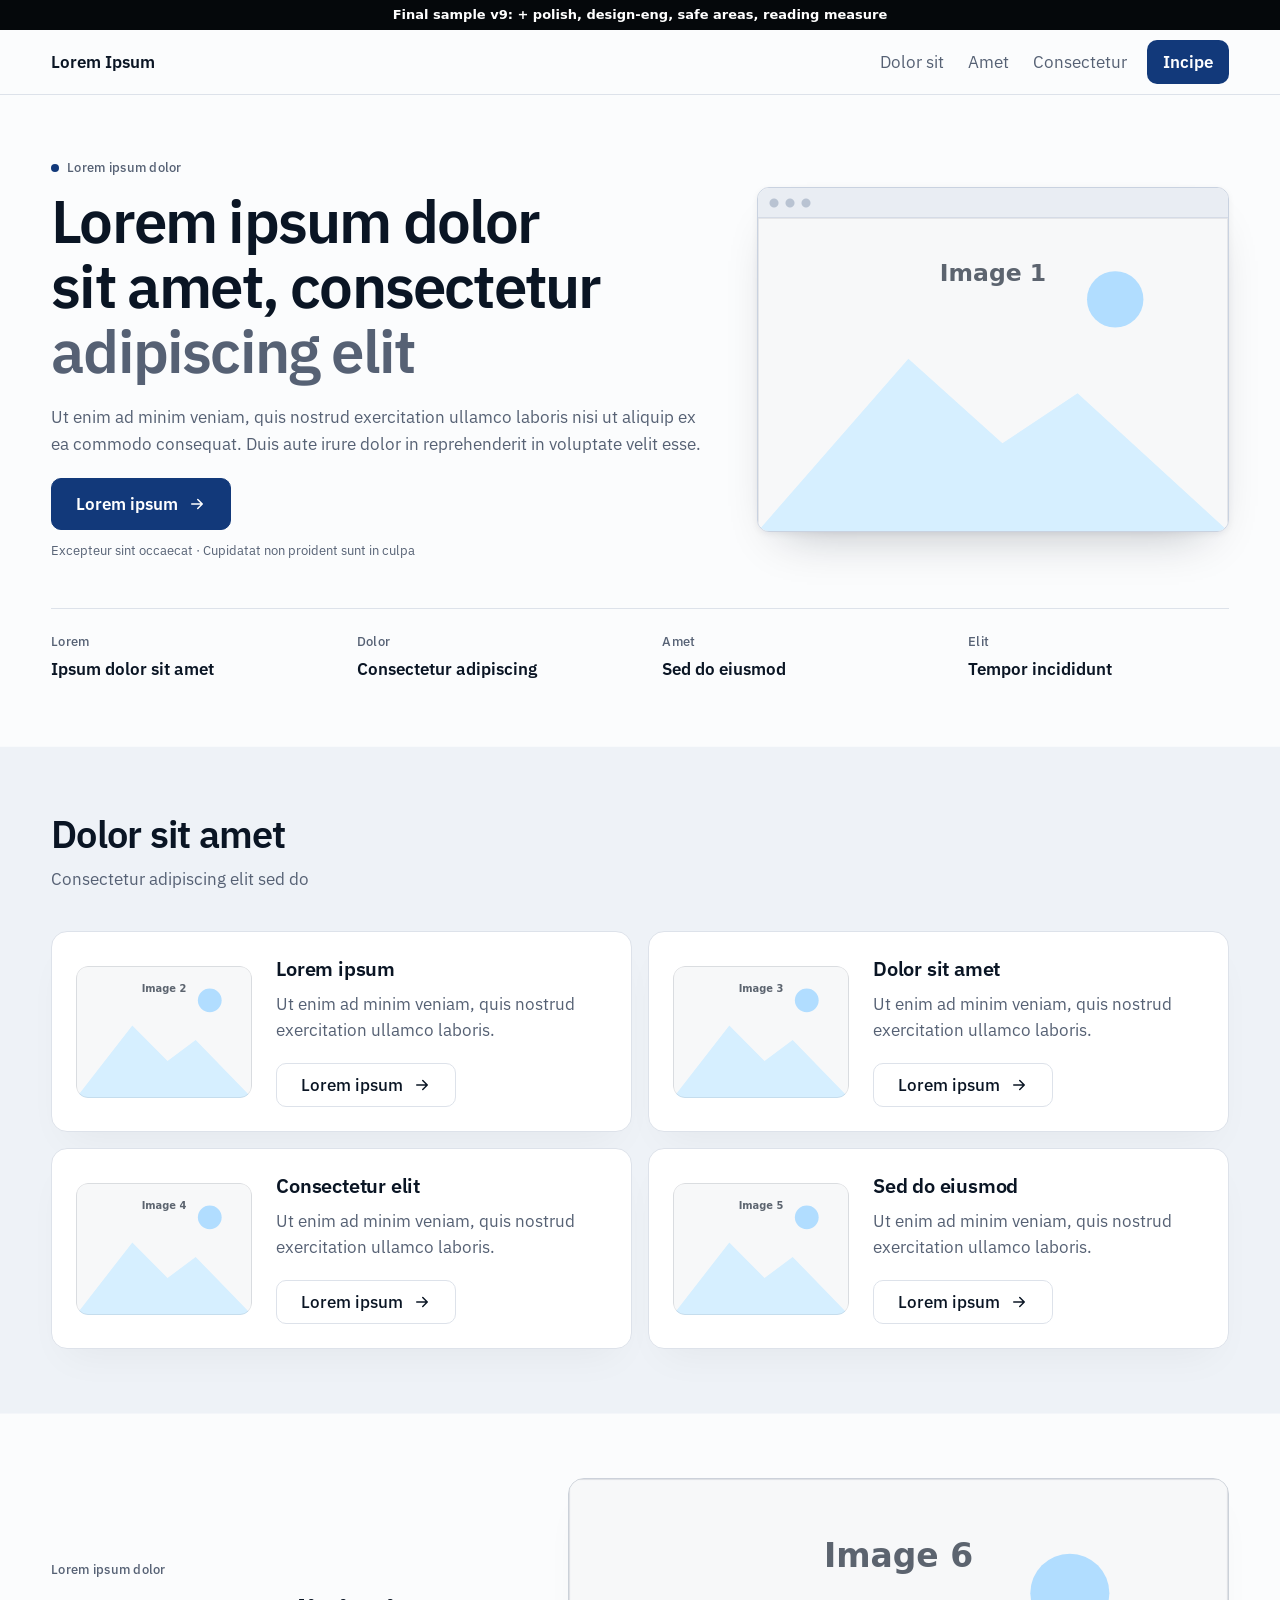
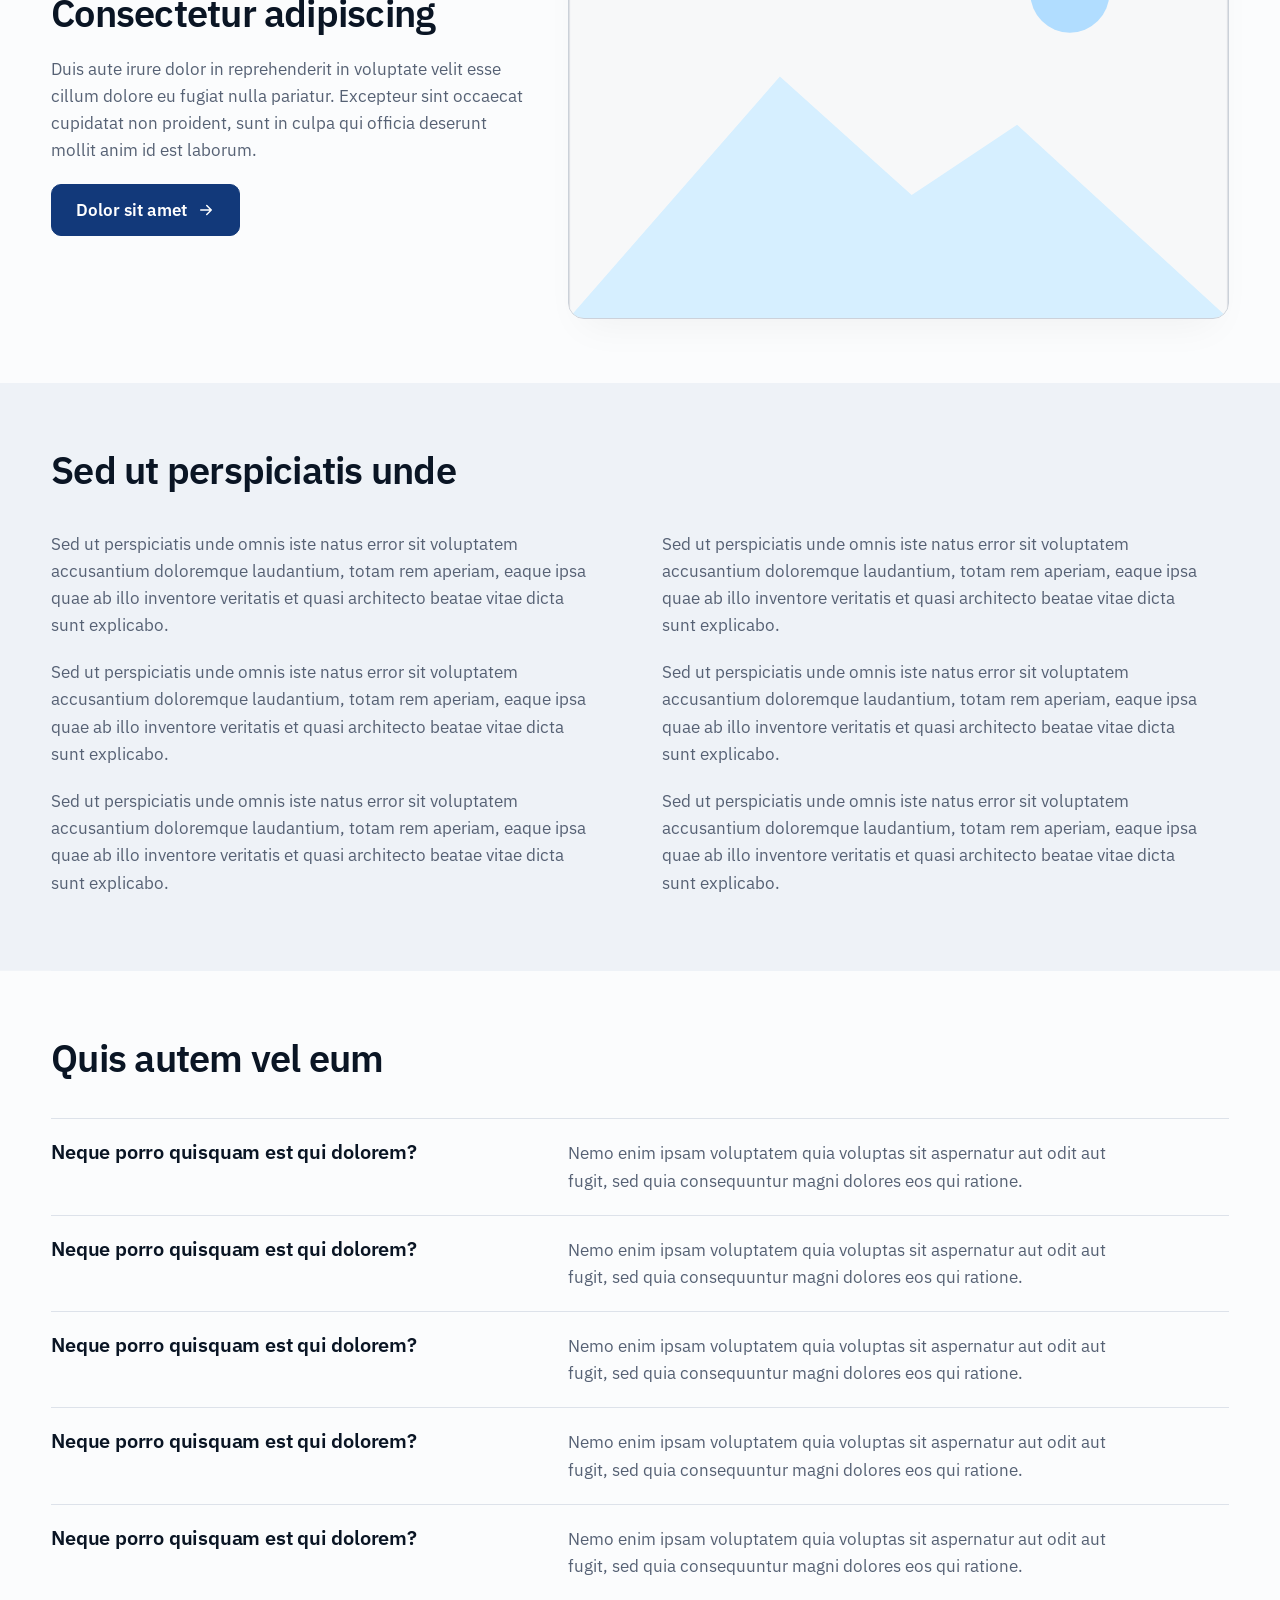
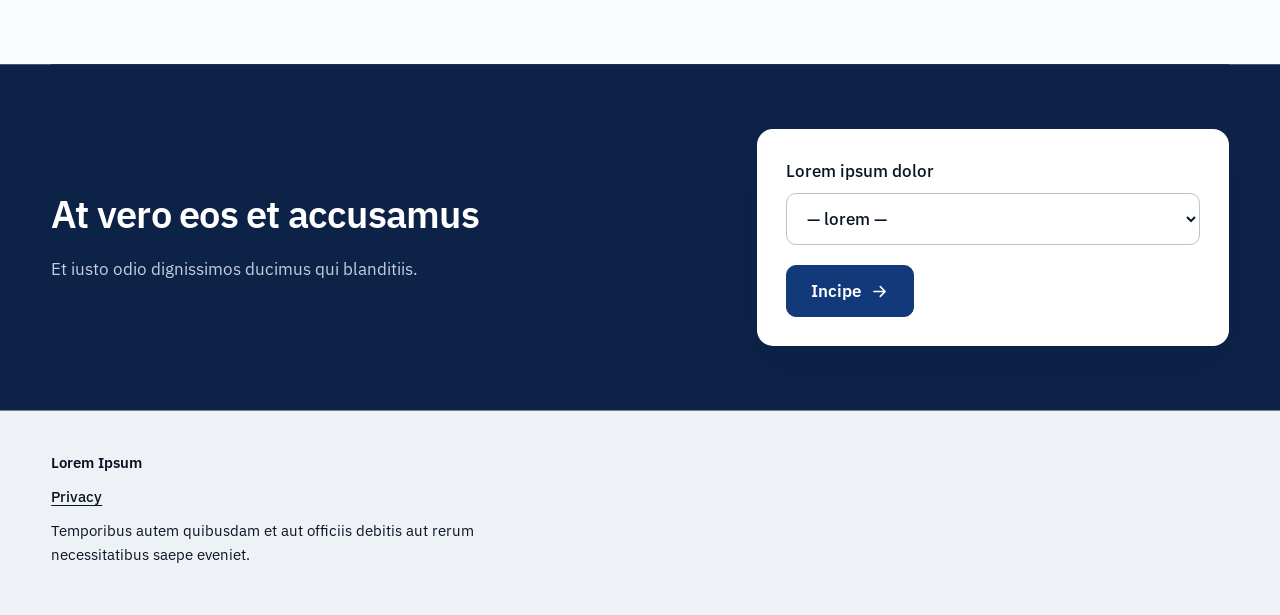
==== commit abee0a2f: "Final sample v9: polish, design-eng, safe areas, reading measure; one CSS layer" ====
--- a/index.html
+++ b/index.html
@@ -1,125 +1,125 @@
-<!doctype html>
-<html lang="la">
-<head>
-<meta charset="utf-8">
-<meta name="viewport" content="width=device-width,initial-scale=1">
-<link rel="canonical" href="https://01.design-test.dokuline.com/">
-<title>Commands 01 — Sample as is — design test</title>
-<meta name="description" content="Design test 17">
-<meta name="robots" content="noindex,nofollow">
-<link rel="icon" href="favicon.svg">
-<link rel="stylesheet" href="style.css">
-<link rel="preconnect" href="https://fonts.googleapis.com">
-<link rel="preconnect" href="https://fonts.gstatic.com" crossorigin>
-<link rel="stylesheet" href="https://fonts.googleapis.com/css2?family=IBM+Plex+Sans:wght@400;500;600&display=swap">
-<link rel="stylesheet" href="variant.css">
-</head>
-<body>
-<div style="position:relative;z-index:9999;display:flex;gap:16px;justify-content:center;align-items:center;padding:6px 12px;background:#05080b;color:#fff;font:600 13px/1.4 system-ui,sans-serif"><a href="https://08.design-test.dokuline.com/" style="color:#b1ddff;text-decoration:none">← 08</a><span>Команды 01 / 8: Sample as is</span><a href="https://02.design-test.dokuline.com/" style="color:#b1ddff;text-decoration:none">02 →</a></div>
-
-<header><div class="shell">
-  <a class="home" href="index.html">Lorem Ipsum</a>
-  <nav aria-label="Lorem ipsum"><a href="#wat">Dolor sit</a><a href="#">Amet</a><a href="#voorbeeld">Consectetur</a><a href="#start">Incipe</a></nav>
-</div></header>
-
-<main class="shell">
-  <section class="split">
-    <div class="stack">
-      <p class="meta rise"><span class="dot"></span> Lorem ipsum dolor</p>
-      <h1 class="rise" style="--i:1">Lorem ipsum dolor sit amet, consectetur <span class="soft">adipiscing elit</span></h1>
-      <p class="rise" style="--i:2">Ut enim ad minim veniam, quis nostrud exercitation ullamco laboris nisi ut aliquip ex ea commodo consequat. Duis aute irure dolor in reprehenderit in voluptate velit esse.</p>
-      <a class="button rise" style="--i:3" href="#">Lorem ipsum</a>
-      <p class="meta rise" style="--i:4">Excepteur sint occaecat · Cupidatat non proident sunt in culpa</p>
-    </div>
-
-    <figure class="window rise" style="--i:2"><img class="shot" src="pic-hero.svg" alt="Image 1" width="1200" height="800"></figure>
-    <dl class="facts">
-      <div><dt>Lorem</dt><dd>Ipsum dolor sit amet</dd></div>
-      <div><dt>Dolor</dt><dd>Consectetur adipiscing</dd></div>
-      <div><dt>Amet</dt><dd>Sed do eiusmod</dd></div>
-      <div><dt>Elit</dt><dd>Tempor incididunt</dd></div>
-    </dl>
-  </section>
-
-  <section id="wat">
-    <div class="split">
-      <div class="stack"><h2>Dolor sit amet</h2></div>
-      <p>Consectetur adipiscing elit sed do</p>
-    </div>
-    <div class="bento">
-      <article class="tile stack wide reveal">
-        <div class="art"><img src="pic-card-1.svg" alt="Image 2" width="800" height="600"></div>
-        <h3>Lorem ipsum</h3><p>Ut enim ad minim veniam, quis nostrud exercitation ullamco laboris.</p>
-        <a class="button quiet" href="#">Lorem ipsum</a>
-      </article>
-      <article class="tile stack reveal">
-        <div class="art"><img src="pic-card-2.svg" alt="Image 3" width="800" height="600"></div>
-        <h3>Dolor sit amet</h3><p>Ut enim ad minim veniam, quis nostrud exercitation ullamco laboris.</p>
-        <a class="button quiet" href="#">Lorem ipsum</a>
-      </article>
-      <article class="tile stack reveal">
-        <div class="art"><img src="pic-card-3.svg" alt="Image 4" width="800" height="600"></div>
-        <h3>Consectetur elit</h3><p>Ut enim ad minim veniam, quis nostrud exercitation ullamco laboris.</p>
-        <a class="button quiet" href="#">Lorem ipsum</a>
-      </article>
-      <article class="tile stack wide reveal">
-        <div class="art"><img src="pic-card-4.svg" alt="Image 5" width="800" height="600"></div>
-        <h3>Sed do eiusmod</h3><p>Ut enim ad minim veniam, quis nostrud exercitation ullamco laboris.</p>
-        <a class="button quiet" href="#">Lorem ipsum</a>
-      </article>
-    </div>
-  </section>
-
-  <section id="voorbeeld" class="split flip">
-    <div class="stack">
-      <p class="meta">Lorem ipsum dolor</p>
-      <h2>Consectetur adipiscing</h2>
-      <p>Duis aute irure dolor in reprehenderit in voluptate velit esse cillum dolore eu fugiat nulla pariatur. Excepteur sint occaecat cupidatat non proident, sunt in culpa qui officia deserunt mollit anim id est laborum.</p>
-      <a class="button" href="#">Dolor sit amet</a>
-    </div>
-    <img class="shot reveal" src="pic-example.svg" alt="Image 6" width="1200" height="800">
-  </section>
-<!-- seo-tekst:start -->
-  <section id="opis" class="split flip">
-    <div class="stack"><h2>Sed ut perspiciatis unde</h2></div>
-    <div class="stack">
-      <p>Sed ut perspiciatis unde omnis iste natus error sit voluptatem accusantium doloremque laudantium, totam rem aperiam, eaque ipsa quae ab illo inventore veritatis et quasi architecto beatae vitae dicta sunt explicabo.</p>
-      <p>Sed ut perspiciatis unde omnis iste natus error sit voluptatem accusantium doloremque laudantium, totam rem aperiam, eaque ipsa quae ab illo inventore veritatis et quasi architecto beatae vitae dicta sunt explicabo.</p>
-      <p>Sed ut perspiciatis unde omnis iste natus error sit voluptatem accusantium doloremque laudantium, totam rem aperiam, eaque ipsa quae ab illo inventore veritatis et quasi architecto beatae vitae dicta sunt explicabo.</p>
-      <p>Sed ut perspiciatis unde omnis iste natus error sit voluptatem accusantium doloremque laudantium, totam rem aperiam, eaque ipsa quae ab illo inventore veritatis et quasi architecto beatae vitae dicta sunt explicabo.</p>
-      <p>Sed ut perspiciatis unde omnis iste natus error sit voluptatem accusantium doloremque laudantium, totam rem aperiam, eaque ipsa quae ab illo inventore veritatis et quasi architecto beatae vitae dicta sunt explicabo.</p>
-      <p>Sed ut perspiciatis unde omnis iste natus error sit voluptatem accusantium doloremque laudantium, totam rem aperiam, eaque ipsa quae ab illo inventore veritatis et quasi architecto beatae vitae dicta sunt explicabo.</p>
-    </div>
-  </section>
-  <section id="faq">
-    <div class="stack"><h2>Quis autem vel eum</h2></div>
-    <div class="rows">
-      <div class="split flip"><h3>Neque porro quisquam est qui dolorem?</h3><p>Nemo enim ipsam voluptatem quia voluptas sit aspernatur aut odit aut fugit, sed quia consequuntur magni dolores eos qui ratione.</p></div>
-      <div class="split flip"><h3>Neque porro quisquam est qui dolorem?</h3><p>Nemo enim ipsam voluptatem quia voluptas sit aspernatur aut odit aut fugit, sed quia consequuntur magni dolores eos qui ratione.</p></div>
-      <div class="split flip"><h3>Neque porro quisquam est qui dolorem?</h3><p>Nemo enim ipsam voluptatem quia voluptas sit aspernatur aut odit aut fugit, sed quia consequuntur magni dolores eos qui ratione.</p></div>
-      <div class="split flip"><h3>Neque porro quisquam est qui dolorem?</h3><p>Nemo enim ipsam voluptatem quia voluptas sit aspernatur aut odit aut fugit, sed quia consequuntur magni dolores eos qui ratione.</p></div>
-      <div class="split flip"><h3>Neque porro quisquam est qui dolorem?</h3><p>Nemo enim ipsam voluptatem quia voluptas sit aspernatur aut odit aut fugit, sed quia consequuntur magni dolores eos qui ratione.</p></div>
-    </div>
-  </section>
-<!-- seo-tekst:end -->
-  <section id="start" class="split">
-    <div class="stack">
-      
-      <h2>At vero eos et accusamus</h2>
-      <p>Et iusto odio dignissimos ducimus qui blanditiis.</p>
-    </div>
-    <div class="tile stack">
-      <label>Lorem ipsum dolor<select><option value="">— lorem —</option><option>Ipsum I</option><option>Ipsum II</option><option>Ipsum III</option><option>Ipsum IV</option></select></label>
-      <a class="button" href="#">Incipe</a>
-    </div>
-  </section>
-</main>
-
-<footer><div class="shell">
-  <p><b>Lorem Ipsum</b></p>
-  <p><a href="#">Privacy</a></p>
-  <p>Temporibus autem quibusdam et aut officiis debitis aut rerum necessitatibus saepe eveniet.</p>
-</div></footer>
-
-</body>
-</html>
+<!doctype html>
+<html lang="la">
+<head>
+<meta charset="utf-8">
+<meta name="viewport" content="width=device-width,initial-scale=1,viewport-fit=cover">
+<link rel="canonical" href="https://01.design-test.dokuline.com/">
+<title>Final sample v9 — design test</title>
+<meta name="description" content="Design test 17">
+<meta name="robots" content="noindex,nofollow">
+<link rel="icon" href="favicon.svg">
+<link rel="stylesheet" href="style.css">
+<link rel="preconnect" href="https://fonts.googleapis.com">
+<link rel="preconnect" href="https://fonts.gstatic.com" crossorigin>
+<link rel="stylesheet" href="https://fonts.googleapis.com/css2?family=IBM+Plex+Sans:wght@400;500;600&display=swap">
+<link rel="stylesheet" href="variant.css">
+</head>
+<body>
+<div style="position:relative;z-index:9999;display:flex;gap:16px;justify-content:center;align-items:center;padding:6px 12px;background:#05080b;color:#fff;font:600 13px/1.4 system-ui,sans-serif"><span>Final sample v9: + polish, design-eng, safe areas, reading measure</span></div>
+
+<header><div class="shell">
+  <a class="home" href="index.html">Lorem Ipsum</a>
+  <nav aria-label="Lorem ipsum"><a href="#wat">Dolor sit</a><a href="#">Amet</a><a href="#voorbeeld">Consectetur</a><a href="#start">Incipe</a></nav>
+</div></header>
+
+<main class="shell">
+  <section class="split">
+    <div class="stack">
+      <p class="meta rise"><span class="dot"></span> Lorem ipsum dolor</p>
+      <h1 class="rise" style="--i:1">Lorem ipsum dolor sit amet, consectetur <span class="soft">adipiscing elit</span></h1>
+      <p class="rise" style="--i:2">Ut enim ad minim veniam, quis nostrud exercitation ullamco laboris nisi ut aliquip ex ea commodo consequat. Duis aute irure dolor in reprehenderit in voluptate velit esse.</p>
+      <a class="button rise" style="--i:3" href="#">Lorem ipsum</a>
+      <p class="meta rise" style="--i:4">Excepteur sint occaecat · Cupidatat non proident sunt in culpa</p>
+    </div>
+
+    <figure class="window rise" style="--i:2"><img class="shot" src="pic-hero.svg" alt="Image 1" fetchpriority="high" decoding="async" width="1200" height="800"></figure>
+    <dl class="facts">
+      <div><dt>Lorem</dt><dd>Ipsum dolor sit amet</dd></div>
+      <div><dt>Dolor</dt><dd>Consectetur adipiscing</dd></div>
+      <div><dt>Amet</dt><dd>Sed do eiusmod</dd></div>
+      <div><dt>Elit</dt><dd>Tempor incididunt</dd></div>
+    </dl>
+  </section>
+
+  <section id="wat">
+    <div class="split">
+      <div class="stack"><h2>Dolor sit amet</h2></div>
+      <p>Consectetur adipiscing elit sed do</p>
+    </div>
+    <div class="bento">
+      <article class="tile stack wide reveal">
+        <div class="art"><img src="pic-card-1.svg" alt="Image 2" loading="lazy" decoding="async" width="800" height="600"></div>
+        <h3>Lorem ipsum</h3><p>Ut enim ad minim veniam, quis nostrud exercitation ullamco laboris.</p>
+        <a class="button quiet" href="#">Lorem ipsum</a>
+      </article>
+      <article class="tile stack reveal">
+        <div class="art"><img src="pic-card-2.svg" alt="Image 3" loading="lazy" decoding="async" width="800" height="600"></div>
+        <h3>Dolor sit amet</h3><p>Ut enim ad minim veniam, quis nostrud exercitation ullamco laboris.</p>
+        <a class="button quiet" href="#">Lorem ipsum</a>
+      </article>
+      <article class="tile stack reveal">
+        <div class="art"><img src="pic-card-3.svg" alt="Image 4" loading="lazy" decoding="async" width="800" height="600"></div>
+        <h3>Consectetur elit</h3><p>Ut enim ad minim veniam, quis nostrud exercitation ullamco laboris.</p>
+        <a class="button quiet" href="#">Lorem ipsum</a>
+      </article>
+      <article class="tile stack wide reveal">
+        <div class="art"><img src="pic-card-4.svg" alt="Image 5" loading="lazy" decoding="async" width="800" height="600"></div>
+        <h3>Sed do eiusmod</h3><p>Ut enim ad minim veniam, quis nostrud exercitation ullamco laboris.</p>
+        <a class="button quiet" href="#">Lorem ipsum</a>
+      </article>
+    </div>
+  </section>
+
+  <section id="voorbeeld" class="split flip">
+    <div class="stack">
+      <p class="meta">Lorem ipsum dolor</p>
+      <h2>Consectetur adipiscing</h2>
+      <p>Duis aute irure dolor in reprehenderit in voluptate velit esse cillum dolore eu fugiat nulla pariatur. Excepteur sint occaecat cupidatat non proident, sunt in culpa qui officia deserunt mollit anim id est laborum.</p>
+      <a class="button" href="#">Dolor sit amet</a>
+    </div>
+    <img class="shot reveal" src="pic-example.svg" alt="Image 6" loading="lazy" decoding="async" width="1200" height="800">
+  </section>
+<!-- seo-tekst:start -->
+  <section id="opis" class="split flip">
+    <div class="stack"><h2>Sed ut perspiciatis unde</h2></div>
+    <div class="stack">
+      <p>Sed ut perspiciatis unde omnis iste natus error sit voluptatem accusantium doloremque laudantium, totam rem aperiam, eaque ipsa quae ab illo inventore veritatis et quasi architecto beatae vitae dicta sunt explicabo.</p>
+      <p>Sed ut perspiciatis unde omnis iste natus error sit voluptatem accusantium doloremque laudantium, totam rem aperiam, eaque ipsa quae ab illo inventore veritatis et quasi architecto beatae vitae dicta sunt explicabo.</p>
+      <p>Sed ut perspiciatis unde omnis iste natus error sit voluptatem accusantium doloremque laudantium, totam rem aperiam, eaque ipsa quae ab illo inventore veritatis et quasi architecto beatae vitae dicta sunt explicabo.</p>
+      <p>Sed ut perspiciatis unde omnis iste natus error sit voluptatem accusantium doloremque laudantium, totam rem aperiam, eaque ipsa quae ab illo inventore veritatis et quasi architecto beatae vitae dicta sunt explicabo.</p>
+      <p>Sed ut perspiciatis unde omnis iste natus error sit voluptatem accusantium doloremque laudantium, totam rem aperiam, eaque ipsa quae ab illo inventore veritatis et quasi architecto beatae vitae dicta sunt explicabo.</p>
+      <p>Sed ut perspiciatis unde omnis iste natus error sit voluptatem accusantium doloremque laudantium, totam rem aperiam, eaque ipsa quae ab illo inventore veritatis et quasi architecto beatae vitae dicta sunt explicabo.</p>
+    </div>
+  </section>
+  <section id="faq">
+    <div class="stack"><h2>Quis autem vel eum</h2></div>
+    <div class="rows">
+      <div class="split flip"><h3>Neque porro quisquam est qui dolorem?</h3><p>Nemo enim ipsam voluptatem quia voluptas sit aspernatur aut odit aut fugit, sed quia consequuntur magni dolores eos qui ratione.</p></div>
+      <div class="split flip"><h3>Neque porro quisquam est qui dolorem?</h3><p>Nemo enim ipsam voluptatem quia voluptas sit aspernatur aut odit aut fugit, sed quia consequuntur magni dolores eos qui ratione.</p></div>
+      <div class="split flip"><h3>Neque porro quisquam est qui dolorem?</h3><p>Nemo enim ipsam voluptatem quia voluptas sit aspernatur aut odit aut fugit, sed quia consequuntur magni dolores eos qui ratione.</p></div>
+      <div class="split flip"><h3>Neque porro quisquam est qui dolorem?</h3><p>Nemo enim ipsam voluptatem quia voluptas sit aspernatur aut odit aut fugit, sed quia consequuntur magni dolores eos qui ratione.</p></div>
+      <div class="split flip"><h3>Neque porro quisquam est qui dolorem?</h3><p>Nemo enim ipsam voluptatem quia voluptas sit aspernatur aut odit aut fugit, sed quia consequuntur magni dolores eos qui ratione.</p></div>
+    </div>
+  </section>
+<!-- seo-tekst:end -->
+  <section id="start" class="split">
+    <div class="stack">
+      
+      <h2>At vero eos et accusamus</h2>
+      <p>Et iusto odio dignissimos ducimus qui blanditiis.</p>
+    </div>
+    <div class="tile stack">
+      <label>Lorem ipsum dolor<select><option value="">— lorem —</option><option>Ipsum I</option><option>Ipsum II</option><option>Ipsum III</option><option>Ipsum IV</option></select></label>
+      <a class="button" href="#">Incipe</a>
+    </div>
+  </section>
+</main>
+
+<footer><div class="shell">
+  <p><b>Lorem Ipsum</b></p>
+  <p><a href="#">Privacy</a></p>
+  <p>Temporibus autem quibusdam et aut officiis debitis aut rerum necessitatibus saepe eveniet.</p>
+</div></footer>
+
+</body>
+</html>
--- a/variant.css
+++ b/variant.css
@@ -1,196 +1,206 @@
-/* Stitch Design Taste (DESIGN.md "Taste Standard": creativity 8, density 4, variance 8, motion 6).
-   Tokens from the style, then general rules only. */
-
-:root {
-  /* colour — smokes' house palette (СМ-04); one blue accent, white text passes AA */
-  --canvas: #fbfcfd;                    /* page */
-  --surface: #ffffff;                   /* cards */
-  --ink: #0a1524;                       /* text */
-  --steel: #566174;                     /* secondary text */
-  --line: #dde2ea;                      /* borders */
-  --border: #dde2ea;                    /* borders on cards */
-  --accent: #12397a;
-  --accent-ink: #12397a;
-  --accent-wash: #dfe8f7;
-  --focus: #2f6fd6;
-  --shadow: 0 20px 40px -15px rgba(0, 0, 0, .05);  /* Diffused Shadow */
-  /* type — one family, Inter */
-  --font-sans: "IBM Plex Sans", "Segoe UI", system-ui, sans-serif;
-  --font-mono: "IBM Plex Sans", "Segoe UI", system-ui, sans-serif;
-  --text-display: clamp(2.25rem, 5vw, 3.75rem);
-  --text-h2: clamp(1.75rem, 3vw, 2.5rem);
-  --text-h3: 1.25rem;
-  --text-body: 1.0625rem;
-  --text-meta: .8125rem;
-  --tracking: -.025em;
-  --leading-tight: 1.1;
-  --leading-body: 1.65;
-  /* space, shape — §4, §6, §7 */
-  --max: 1400px;
-  --gutter: clamp(1rem, 4vw, 4rem);
-  --section: 6rem;                      /* 3rem below 768px, see media */
-  --gap: clamp(2rem, 5vw, 5rem);
-  --pad-card: 2.5rem;                   /* 1.5rem below 768px */
-  --radius-card: 2.5rem;
-  --radius-inner: 1.5rem;
-  --radius-field: 1rem;
-  --radius-pill: 999px;
-  /* motion — §8, spring approximated as a cubic curve */
-  --spring: cubic-bezier(.2, .9, .25, 1);
-  --dur: .6s;
-}
-
-*, *::before, *::after { box-sizing: border-box; }
-html { scroll-behavior: smooth; }
-body { margin: 0; background: var(--canvas); color: var(--ink); font: 400 var(--text-body)/var(--leading-body) var(--font-sans); -webkit-font-smoothing: antialiased; }
-h1, h2, h3 { margin: 0; color: var(--ink); font-weight: 600; letter-spacing: var(--tracking); line-height: var(--leading-tight); text-wrap: balance; }
-h1 { font-size: var(--text-display); }
-h2 { font-size: var(--text-h2); }
-h3 { font-size: var(--text-h3); }
-p { margin: 0; color: var(--steel); max-width: 65ch; }
-b { font-weight: 600; color: var(--ink); }
-a { color: inherit; }
-svg { display: block; }
-:focus-visible, select:focus { outline: 2px solid var(--focus); outline-offset: 2px; }
-
-/* layout */
-.shell { max-width: var(--max); margin: 0 auto; padding: 0 var(--gutter); }
-section { padding: var(--section) 0; border-top: 1px solid var(--line); scroll-margin-top: 64px; }
-main > section:first-child { border-top: 0; }
-section > * + * { margin-top: clamp(2rem, 4vw, 3rem); }
-.split { display: grid; grid-template-columns: var(--cols, minmax(0, 7fr) minmax(0, 5fr)); gap: 1.5rem var(--gap); }
-.flip { --cols: minmax(0, 5fr) minmax(0, 7fr); }
-.split > * + * { margin-top: 0; }
-.stack { display: grid; gap: 1.25rem; align-content: start; justify-items: start; }
-.cluster { display: flex; flex-wrap: wrap; gap: .5rem; }
-.bento { display: grid; grid-template-columns: repeat(12, minmax(0, 1fr)); gap: 1rem; }
-.bento > * { grid-column: span 5; }
-.bento > .wide { grid-column: span 7; }
-
-/* header, footer (also replace the shared base: white header, navy footer) */
-header { position: sticky; top: 0; z-index: 10; background: rgba(251, 252, 253, .86); backdrop-filter: blur(12px); border-bottom: 1px solid var(--line); }
-header .shell { display: flex; flex-wrap: wrap; align-items: center; justify-content: space-between; min-height: 64px; }
-header nav { display: flex; flex-wrap: wrap; }
-header a { display: inline-flex; align-items: center; gap: .6rem; min-height: 44px; padding: 0 .75rem; border-radius: var(--radius-pill); color: var(--steel); text-decoration: none; transition: background-color var(--dur) var(--spring), color var(--dur) var(--spring); }
-header a:hover { color: var(--ink); background: var(--surface); }
-header .home { padding-left: 0; color: var(--ink); font-weight: 600; }
-footer { padding: 2.5rem 0 3rem; background: transparent; color: var(--ink); border-top: 1px solid var(--line); font-size: .9375rem; }
-footer a { display: inline-flex; align-items: center; min-height: 44px; color: var(--ink); font-weight: 500; text-underline-offset: 3px; }
-
-/* components */
-.meta { display: inline-flex; align-items: center; gap: .5rem; font: 500 var(--text-meta)/1.4 var(--font-mono); letter-spacing: .02em; color: var(--steel); }
-.soft { color: var(--steel); }
-.button { display: inline-flex; align-items: center; justify-content: center; gap: .6rem; min-height: 52px; padding: 0 1.5rem; border: 1px solid var(--accent); border-radius: var(--radius-pill); background: var(--accent); color: #ffffff; font-weight: 600; text-decoration: none; transition: transform var(--dur) var(--spring), background-color var(--dur) var(--spring), border-color var(--dur) var(--spring); }
-.button:hover { background: var(--accent-ink); }
-.button:active { transform: translateY(1px) scale(.98); }
-.button::after { content: ""; width: 1.1em; height: 1.1em; background: currentColor; -webkit-mask: url("data:image/svg+xml,%3Csvg xmlns='http://www.w3.org/2000/svg' viewBox='0 0 24 24' fill='none' stroke='%23006acf' stroke-width='2' stroke-linecap='round' stroke-linejoin='round'%3E%3Cpath d='M5 12h14M13 6l6 6-6 6'/%3E%3C/svg%3E") center / contain no-repeat; mask: url("data:image/svg+xml,%3Csvg xmlns='http://www.w3.org/2000/svg' viewBox='0 0 24 24' fill='none' stroke='%23006acf' stroke-width='2' stroke-linecap='round' stroke-linejoin='round'%3E%3Cpath d='M5 12h14M13 6l6 6-6 6'/%3E%3C/svg%3E") center / contain no-repeat; }
-.button.quiet { min-height: 44px; border-color: var(--line); background: var(--surface); color: var(--ink); font-weight: 500; }
-.button.quiet:hover { border-color: var(--accent); }
-.art { width: 100%; height: clamp(12rem, 20vw, 16rem); overflow: hidden; border-radius: var(--radius-inner); background: var(--canvas); }
-.art img { display: block; width: 100%; height: 100%; object-fit: cover; }
-.rows { width: 100%; margin: 0; padding: 0; list-style: none; counter-reset: n; }
-.rows > * { padding: 1rem 0; border-top: 1px solid var(--line); }
-.rows > :first-child { border-top: 0; }
-.rows > li { display: grid; grid-template-columns: auto minmax(0, 1fr) auto; gap: 1rem; align-items: center; }
-.rows svg { width: 100%; height: 34px; }
-ol.rows > li::before { counter-increment: n; content: counter(n, decimal-leading-zero); align-self: start; font: 500 var(--text-meta)/1.8 var(--font-mono); color: var(--steel); }
-.tile { margin: 0; padding: var(--pad-card); background: var(--surface); border: 1px solid var(--border); border-radius: var(--radius-card); box-shadow: var(--shadow); }
-.badge { display: inline-flex; align-items: center; gap: .5rem; padding: .4rem .75rem; border: 1px solid var(--line); border-radius: var(--radius-pill); background: var(--surface); color: var(--steel); font: 500 .75rem/1.2 var(--font-mono); white-space: nowrap; }
-.badge.on { border-color: transparent; background: var(--accent-wash); color: var(--ink); }
-.dot { width: 8px; height: 8px; flex: none; border-radius: 50%; background: var(--accent); }
-.skel { height: 10px; border-radius: var(--radius-pill); background: linear-gradient(90deg, var(--canvas), var(--line), var(--canvas)) 0 0 / 200% 100%; }
-label { display: grid; gap: .5rem; width: 100%; font-weight: 500; }
-select { width: 100%; min-width: 0; min-height: 52px; padding: 0 1rem; font: inherit; color: var(--ink); background: var(--surface); border: 1px solid var(--line); border-radius: var(--radius-field); }
-
-/* hero: left text, right drawn phone; inline glyphs between words (§5) */
-.shot { display: block; align-self: center; width: 100%; height: auto; aspect-ratio: 3 / 2; object-fit: cover; border: 1px solid var(--border); border-radius: var(--radius-card); box-shadow: var(--shadow); }
-.facts { grid-column: 1 / -1; display: grid; grid-template-columns: repeat(4, minmax(0, 1fr)); gap: 1rem var(--gap); margin: 1.5rem 0 0; padding-top: 1.5rem; border-top: 1px solid var(--line); }
-.facts dt { font: 500 var(--text-meta)/1.4 var(--font-mono); letter-spacing: .02em; color: var(--steel); }
-.facts dd { margin: .25rem 0 0; font-weight: 600; }
-
-@media (max-width: 767px) {
-  :root { --section: 3rem; --pad-card: 1.5rem; }
-  .split { grid-template-columns: minmax(0, 1fr); }
-  .bento > *, .bento > .wide { grid-column: 1 / -1; }
-  .button { width: 100%; }
-  .facts { grid-template-columns: repeat(2, minmax(0, 1fr)); }
-  header nav { margin-left: -.75rem; }
-}
-
-@media (prefers-reduced-motion: no-preference) {
-  @keyframes rise { from { opacity: 0; transform: translateY(16px); } }
-  @keyframes pulse { 50% { opacity: .4; transform: scale(.75); } }
-  @keyframes shimmer { to { background-position: -200% 0; } }
-  .rise { animation: rise .9s var(--spring) calc(var(--i, 0) * 100ms) both; }
-  .dot { animation: pulse 2s ease-in-out infinite; }
-  .skel { animation: shimmer 2.4s ease-in-out infinite; }
-  @supports (animation-timeline: view()) {
-    .reveal { animation: rise var(--spring) both; animation-timeline: view(); animation-range: entry 0% entry 100%; }
-  }
-}
-
-
-
-/* ===== Background 06: Grey alternating + dark form block and footer ===== */
-#wat, #opis { --band: #eef2f7; box-shadow: 0 0 0 100vmax var(--band); clip-path: inset(0 -100vmax); background: var(--band); border-top-color: transparent; }
-#wat + section, #opis + section { border-top-color: transparent; }
-#start { --band: #0d2247; --ink: #ffffff; --steel: #c3cee2; --line: rgba(255,255,255,.18); --border: rgba(255,255,255,.16);
-  --surface: #17315f; --accent-wash: rgba(255,255,255,.12); --focus: #9dbcf5; color: var(--ink); box-shadow: 0 0 0 100vmax var(--band); clip-path: inset(0 -100vmax); background: var(--band); border-top-color: transparent; }
-#start .button:not(.quiet) { background: #fff; border-color: #fff; color: #12397a; }
-#start .button.quiet { background: transparent; color: #fff; border-color: rgba(255,255,255,.4); }
-#start select { background-color: #17315f; color: #fff; border-color: rgba(255,255,255,.3); }
-#start + section { border-top-color: transparent; }
-footer { background: #0d2247; color: #fff; border-top: 0; --ink: #fff; --steel: #c3cee2; }
-footer a, footer p { color: #fff; }
-
-/* ===== v2 fixes after jury: form card light inside the dark block; footer separated from the form block ===== */
-#start .tile { --ink: #0a1524; --steel: #566174; --line: #dde2ea; --border: #dde2ea; --surface: #ffffff; --focus: #2f6fd6; background: #ffffff; color: #0a1524; border-color: transparent; }
-#start .tile select { background-color: #ffffff; color: #0a1524; border-color: #b9c3d2; }
-#start .tile .button:not(.quiet) { background: #12397a; border-color: #12397a; color: #ffffff; }
-footer { background: #081833; border-top: 1px solid rgba(255,255,255,.14); }
-/* ===== Shape 02: Medium radius, rounded-rectangle buttons ===== */
-:root { --radius-card: 1rem; --radius-inner: .75rem; --radius-field: .625rem; --radius-pill: .625rem; }
-header a { border-radius: var(--radius-field); }
-
-/* ===== Cards 05: Grid 2x2, picture on the side ===== */
-.art { height: auto; aspect-ratio: 4 / 3; }
-@media (min-width: 768px) {
-.bento > *, .bento > .wide { grid-column: span 6; }
-#wat .tile { display: grid; grid-template-columns: minmax(0, 11rem) minmax(0, 1fr); column-gap: 1.5rem; align-items: center; }
-#wat .tile .art { grid-row: 1 / span 3; }
-#wat .tile > :not(.art) { grid-column: 2; }
-#wat .tile { padding: 1.5rem; }
-}
-
-/* ===== v5: first screen 07 — picture in a window frame (three dots in the bar, lighter shadow) ===== */
-.window { margin: 0; align-self: center; overflow: hidden; background: var(--surface); border: 1px solid #c9d2e0; border-radius: var(--radius-inner);
-  box-shadow: 0 24px 48px -26px rgba(10, 21, 36, .30), 0 2px 6px rgba(10, 21, 36, .06); }
-.window::before { content: ""; display: block; height: 30px; border-bottom: 1px solid #d5dbe6;
-  background: radial-gradient(circle at 16px 15px, #b9c3d2 4px, transparent 5px), radial-gradient(circle at 32px 15px, #b9c3d2 4px, transparent 5px),
-    radial-gradient(circle at 48px 15px, #b9c3d2 4px, transparent 5px), #e9edf3; }
-.window .shot { border: 0; border-radius: 0; box-shadow: none; }
-/* ===== Density 02: Compact: smaller gaps between blocks ===== */
-@media (min-width: 768px) {
-:root { --section: 4rem; --gap: clamp(1.5rem, 3.5vw, 3.5rem); --pad-card: 1.75rem; }
-}
-
-/* ===== Header 07: Button in header; light grey footer ===== */
-header nav a:last-child { background: var(--accent); color: #fff; padding: 0 1rem; margin-left: .5rem; font-weight: 600; }
-header nav a:last-child:hover { background: var(--accent); color: #fff; opacity: .92; }
-@media (max-width: 767px) {
-header .shell { position: relative; }
-header nav a:last-child { position: absolute; top: 10px; right: var(--gutter); margin: 0; }
-}
-footer { background: #eef2f7; color: #0a1524; --ink: #0a1524; --steel: #566174; border-top: 1px solid #dde2ea; }
-footer a, footer p { color: #0a1524; }
-
-/* ===== v7: header button aligned with the name row on phones (jury defect) ===== */
-@media (max-width: 767px) {
-  header .shell { min-height: 0; padding-top: 6px; padding-bottom: 4px; row-gap: 0; }
-  header .home { min-height: 40px; }
-  header nav a:last-child { top: 6px; min-height: 40px; }
-}
-/* ===== Motion 04: Load cascade only, no reveal on scroll, static dot ===== */
-.reveal, .dot, .skel { animation: none !important; }
-
-/* ===== Commands 01: Sample as is ===== */
+/* Final sample v9 — one layer (СМ-45): tokens in :root, then general rules.
+   Owner's ten choices: layout 17 · IBM Plex Sans · navy palette · background 06 (grey bands, dark form band) ·
+   shape 02 (medium radius) · cards 05 (2×2, picture on the side) · hero 07 (picture in a window frame) ·
+   density 02 (compact) · header 07 (button in header, light-grey footer) · motion 04 (load cascade only).
+   Four commands on top: polish (whole) · emil-design-eng (interaction layer, no image placeholder colour) ·
+   mobile-native (safe areas, footer press) · typeset (measure, leading and tracking per role, fallback face). */
+
+/* fallback with Plex metrics: the swap from Segoe UI / Arial does not reflow lines */
+@font-face { font-family: "Plex Fallback"; src: local("Segoe UI"), local("Arial"); size-adjust: 101.7%; ascent-override: 100.8%; descent-override: 27%; line-gap-override: 0%; }
+
+:root {
+  /* colour — one blue accent; white text on it passes AA */
+  --canvas: #fbfcfd;
+  --surface: #ffffff;
+  --ink: #0a1524;
+  --steel: #566174;
+  --line: #dde2ea;
+  --line-strong: #b9c3d2;
+  --accent: #12397a;
+  --accent-hover: #0d2247;              /* the dark band colour, no new hue */
+  --accent-wash: #dfe8f7;
+  --focus: #2f6fd6;
+  --band-grey: #eef2f7;
+  --band-dark: #0d2247;
+  --shadow: 0 20px 40px -15px rgba(0, 0, 0, .05);
+  /* type — one family; the larger the type, the tighter tracking and leading */
+  --font-sans: "IBM Plex Sans", "Plex Fallback", "Segoe UI", system-ui, sans-serif;
+  --text-display: clamp(2.25rem, 5vw, 3.75rem);
+  --text-h2: clamp(1.75rem, 3vw, 2.5rem);
+  --text-h3: 1.25rem;
+  --text-body: 1.0625rem;
+  --text-meta: .8125rem;
+  --tracking-display: -.03em;
+  --tracking: -.02em;
+  --tracking-h3: -.01em;
+  --leading-display: 1.08;
+  --leading-tight: 1.15;
+  --leading-h3: 1.3;
+  --leading-body: 1.6;                  /* 1.55 on phones */
+  --leading-snug: 1.5;                  /* short measure in cards */
+  --measure: 56ch;                      /* about 70 characters of Plex per line */
+  --measure-lead: 41.5rem;               /* hero lead keeps two lines at 1280; rem, because ch on an animated element can resolve against the fallback face */
+  /* space, shape */
+  --max: 1400px;
+  --gutter: clamp(1rem, 4vw, 4rem);
+  --section: 4rem;                      /* 3rem on phones */
+  --gap: clamp(1.5rem, 3.5vw, 3.5rem);
+  --head-gap: clamp(1.75rem, 3vw, 2.5rem);
+  --pad-card: 1.75rem;                  /* 1.5rem on phones */
+  --radius-card: 1rem;
+  --radius-inner: .75rem;
+  --radius-control: .625rem;            /* fields, buttons, header links */
+  --header-h: 65px;                     /* sticky header with its border; 95px on phones (two rows) */
+  /* motion — UI feedback under 300ms */
+  --ease-out: cubic-bezier(.23, 1, .32, 1);
+  --dur: .15s;                          /* hover, colour */
+  --dur-press: .16s;
+  --dur-rise: .5s;                      /* first-screen cascade item */
+  --stagger: 60ms;
+  --press: .97;
+  --arrow: url("data:image/svg+xml,%3Csvg xmlns='http://www.w3.org/2000/svg' viewBox='0 0 24 24' fill='none' stroke='%23000' stroke-width='2' stroke-linecap='round' stroke-linejoin='round'%3E%3Cpath d='M5 12h14M13 6l6 6-6 6'/%3E%3C/svg%3E");
+}
+@media (max-width: 767px) {
+  :root { --section: 3rem; --gap: max(2rem, 5vw); --pad-card: 1.5rem; --leading-body: 1.55; --header-h: 95px; }
+}
+
+/* base */
+*, *::before, *::after { box-sizing: border-box; }
+html { scroll-behavior: smooth; scroll-padding-top: var(--header-h); -webkit-text-size-adjust: 100%; text-size-adjust: 100%; }
+body { margin: 0; background: var(--canvas); color: var(--ink); font: 400 var(--text-body)/var(--leading-body) var(--font-sans); -webkit-font-smoothing: antialiased; -moz-osx-font-smoothing: grayscale; text-rendering: optimizeLegibility; font-synthesis: none; }
+h1, h2, h3 { margin: 0; color: var(--ink); font-weight: 600; letter-spacing: var(--tracking); line-height: var(--leading-tight); text-wrap: balance; }
+h1 { font-size: var(--text-display); letter-spacing: var(--tracking-display); line-height: var(--leading-display); }
+h2 { font-size: var(--text-h2); }
+h3 { font-size: var(--text-h3); letter-spacing: var(--tracking-h3); line-height: var(--leading-h3); }
+p { margin: 0; color: var(--steel); max-width: var(--measure); }
+h1 + p { max-width: var(--measure-lead); }
+p, dd { text-wrap: pretty; }
+h1, h2, h3, p, dd { overflow-wrap: break-word; }
+b { font-weight: 600; color: var(--ink); }
+a { color: inherit; text-decoration-thickness: from-font; text-underline-offset: .2em; }
+img { max-width: 100%; -webkit-user-drag: none; }
+::selection { background: var(--accent-wash); color: var(--ink); }
+:focus-visible, select:focus { outline: 2px solid var(--focus); outline-offset: 3px; }
+select:focus:not(:focus-visible) { outline: 0; }
+
+/* layout */
+.shell { max-width: var(--max); margin: 0 auto; padding: 0 max(var(--gutter), env(safe-area-inset-right, 0px)) 0 max(var(--gutter), env(safe-area-inset-left, 0px)); }
+section { padding: var(--section) 0; border-top: 1px solid transparent; }   /* 1px seam between blocks */
+main > section:first-child { border-top: 0; }
+main > section:not(.split) > * + * { margin-top: var(--head-gap); }
+.split { display: grid; grid-template-columns: var(--cols, minmax(0, 7fr) minmax(0, 5fr)); gap: 1.5rem var(--gap); }
+.flip { --cols: minmax(0, 5fr) minmax(0, 7fr); }
+.split:has(> .stack + p) { --cols: minmax(0, 1fr); row-gap: .625rem; }   /* a bare sub-line sits under its heading */
+section.split > .stack:first-child { align-self: center; }                 /* the shorter side centres against the taller */
+.stack { display: grid; gap: 1.25rem; align-content: start; justify-items: start; }
+.stack > .meta + :is(h1, h2) { margin-top: -.5rem; }                       /* eyebrow belongs to its heading */
+.stack > h3 + p { margin-top: -.625rem; }                                  /* card title belongs to its text */
+.bento { display: grid; grid-template-columns: repeat(2, minmax(0, 1fr)); gap: 1rem; }
+
+/* block backgrounds: grey bands, one dark form band (full-bleed) */
+#wat, #opis { --band: var(--band-grey); }
+#start { --band: var(--band-dark); --ink: #ffffff; --steel: #c3cee2; --accent-wash: rgba(255, 255, 255, .12); --focus: #9dbcf5; color: var(--ink); }
+#wat, #opis, #start { background: var(--band); box-shadow: 0 0 0 100vmax var(--band); clip-path: inset(0 -100vmax); }
+#start .tile { --ink: #0a1524; --steel: #566174; --accent-wash: #dfe8f7; --focus: #2f6fd6; color: var(--ink); border-color: transparent; }
+#start .tile select { border-color: var(--line-strong); }
+
+/* long text: heading on top, text in two columns across the full width */
+#opis { --cols: minmax(0, 1fr); row-gap: var(--head-gap); }
+#opis > .stack:first-child { align-self: start; }
+#opis > .stack + .stack { display: block; columns: 2 24rem; column-gap: var(--gap); }
+#opis > .stack + .stack > p { max-width: none; break-inside: avoid; }
+#opis > .stack + .stack > p + p { margin-top: 1.25rem; }
+
+/* header, footer */
+header { position: sticky; top: 0; z-index: 10; background: rgba(251, 252, 253, .86); -webkit-backdrop-filter: blur(12px); backdrop-filter: blur(12px); border-bottom: 1px solid var(--line); }
+header .shell { display: flex; flex-wrap: wrap; align-items: center; justify-content: space-between; min-height: 64px; }
+header nav { display: flex; flex-wrap: wrap; }
+header a { display: inline-flex; align-items: center; min-height: 44px; padding: 0 .75rem; border-radius: var(--radius-control); color: var(--steel); text-decoration: none; transition: background-color var(--dur) ease, color var(--dur) ease, transform var(--dur-press) var(--ease-out); }
+header a:active { color: var(--ink); }
+header .home { margin-left: -.75rem; color: var(--ink); font-weight: 600; }
+header nav a:last-child { margin-left: .5rem; padding: 0 1rem; background: var(--accent); color: #fff; font-weight: 600; }
+header nav a:last-child:active { color: #fff; }
+footer { padding: 2.5rem 0 calc(3rem + env(safe-area-inset-bottom, 0px)); background: var(--band-grey); color: var(--ink); border-top: 1px solid var(--line); font-size: .9375rem; }
+footer a, footer p { color: var(--ink); }
+footer a { display: inline-flex; align-items: center; min-height: 44px; font-weight: 500; transition: color var(--dur) ease, opacity var(--dur) ease; }
+
+/* components */
+.meta { display: inline-flex; align-items: center; gap: .5rem; font: 500 var(--text-meta)/1.4 var(--font-sans); letter-spacing: .02em; color: var(--steel); }
+.button + .meta { margin-top: -.5rem; font-weight: 400; letter-spacing: 0; }   /* note under a button reads as body text */
+.soft { color: var(--steel); }
+.dot { width: 8px; height: 8px; flex: none; border-radius: 50%; background: var(--accent); }
+.button { display: inline-flex; align-items: center; justify-content: center; gap: .6rem; min-height: 52px; padding: 0 1.5rem; border: 1px solid var(--accent); border-radius: var(--radius-control); background: var(--accent); color: #ffffff; font-weight: 600; text-decoration: none; transition: transform var(--dur-press) var(--ease-out), background-color var(--dur) ease, border-color var(--dur) ease; }
+.button::after { content: ""; width: 1.1em; height: 1.1em; background: currentColor; -webkit-mask: var(--arrow) center / contain no-repeat; mask: var(--arrow) center / contain no-repeat; transition: transform var(--dur-press) var(--ease-out); }
+.button.quiet { min-height: 44px; border-color: var(--line); background: var(--surface); color: var(--ink); font-weight: 500; }
+.button:active, header nav a:last-child:active { transform: scale(var(--press)); }
+header a, .button, footer a, select, label { -webkit-tap-highlight-color: transparent; touch-action: manipulation; }
+header a, .button { -webkit-user-select: none; user-select: none; }
+.tile { padding: var(--pad-card); background: var(--surface); border: 1px solid var(--line); border-radius: var(--radius-card); box-shadow: var(--shadow); }
+.tile p { line-height: var(--leading-snug); }
+.art { width: 100%; aspect-ratio: 4 / 3; overflow: hidden; border-radius: var(--radius-inner); background: var(--canvas); }
+.art img { display: block; width: 100%; height: 100%; object-fit: cover; border-radius: inherit; }
+.art img, .shot { outline: 1px solid rgba(10, 21, 36, .08); outline-offset: -1px; }   /* hairline so pale pictures do not melt into the card */
+.shot { display: block; align-self: center; width: 100%; height: auto; aspect-ratio: 3 / 2; object-fit: cover; border: 1px solid var(--line); border-radius: var(--radius-card); box-shadow: var(--shadow); }
+.window { margin: 0; align-self: center; overflow: hidden; background: var(--surface); border: 1px solid #c9d2e0; border-radius: var(--radius-inner); box-shadow: 0 24px 48px -26px rgba(10, 21, 36, .30), 0 2px 6px rgba(10, 21, 36, .06); }
+.window::before { content: ""; display: block; height: 30px; border-bottom: 1px solid #d5dbe6;
+  background: radial-gradient(circle at 16px 15px, var(--line-strong) 4px, transparent 5px), radial-gradient(circle at 32px 15px, var(--line-strong) 4px, transparent 5px),
+    radial-gradient(circle at 48px 15px, var(--line-strong) 4px, transparent 5px), #e9edf3; }
+.window .shot { border: 0; border-radius: 0; box-shadow: none; outline: 0; }
+.facts { grid-column: 1 / -1; display: grid; grid-template-columns: repeat(4, minmax(0, 1fr)); gap: 1rem var(--gap); margin: 1.5rem 0 0; padding-top: 1.5rem; border-top: 1px solid var(--line); }
+.facts dt { font: 500 var(--text-meta)/1.4 var(--font-sans); letter-spacing: .02em; color: var(--steel); }
+.facts dd { margin: .25rem 0 0; font-weight: 600; }
+.rows > * { align-items: baseline; padding: 1.25rem 0; border-top: 1px solid var(--line); }   /* question and answer share a baseline */
+label { display: grid; gap: .5rem; width: 100%; font-weight: 500; }
+select { width: 100%; min-width: 0; min-height: 52px; padding: 0 1rem; font: inherit; color: var(--ink); background: var(--surface); border: 1px solid var(--line); border-radius: var(--radius-control); accent-color: var(--accent); }
+select, label { cursor: pointer; }
+
+/* cards from 768px: picture on the side; on tablets it yields width to the text */
+@media (min-width: 768px) {
+  .tile:has(> .art) { grid-template-columns: minmax(0, 11rem) minmax(0, 1fr); column-gap: 1.5rem; align-items: center; padding: 1.5rem; }
+  .tile > .art { grid-row: 1 / span 3; }
+  .tile:has(> .art) > :not(.art) { grid-column: 2; }
+}
+@media (min-width: 768px) and (max-width: 1023px) {
+  .tile:has(> .art) { grid-template-columns: minmax(0, 6rem) minmax(0, 1fr); column-gap: 1rem; }
+}
+
+/* phones: one column; header = name + button in row one, links in row two */
+@media (max-width: 767px) {
+  .split, .bento { grid-template-columns: minmax(0, 1fr); }
+  .facts { grid-template-columns: repeat(2, minmax(0, 1fr)); }
+  .button { width: 100%; }
+  header .shell { position: relative; min-height: 0; padding-top: 6px; padding-bottom: 4px; row-gap: 0; }
+  header nav { margin-left: -.75rem; }
+  header .home, header nav a:last-child { min-height: 40px; }
+  header .home { position: relative; }
+  header nav a:last-child { position: absolute; top: 6px; right: max(var(--gutter), env(safe-area-inset-right, 0px)); margin: 0; }
+  header .home::before, header nav a:last-child::before { content: ""; position: absolute; inset: -4px 0 0; }   /* 44px hit area, 40px look */
+}
+
+/* hover only where there is a real pointer: a tap must not leave a stuck hover */
+@media (hover: hover) and (pointer: fine) {
+  header a:hover { color: var(--ink); background: var(--accent-wash); }
+  header .home:hover { background: transparent; }
+  header nav a:last-child:hover { color: #fff; background: var(--accent-hover); }
+  .button:not(.quiet):hover { background: var(--accent-hover); border-color: var(--accent-hover); }
+  .button.quiet:hover { border-color: var(--accent); background: var(--accent-wash); }
+  footer a:hover { color: var(--accent); }
+}
+@media not all and (hover: hover) and (pointer: fine) {
+  footer a:active { opacity: .6; }
+}
+
+/* motion: first-screen cascade on load only; reduced motion keeps opacity, drops travel */
+@media (prefers-reduced-motion: no-preference) {
+  @keyframes rise-in { from { opacity: 0; transform: translateY(8px); } }
+  .rise { animation: rise-in var(--dur-rise) var(--ease-out) calc(var(--i, 0) * var(--stagger)) backwards; }
+}
+@media (hover: hover) and (pointer: fine) and (prefers-reduced-motion: no-preference) {
+  .button:hover::after { transform: translateX(2px); }
+}
+@media (prefers-reduced-motion: reduce) {
+  @keyframes fade-in { from { opacity: 0; } }
+  html { scroll-behavior: auto; }
+  .rise { animation: fade-in .2s ease backwards; }
+  .button:active, header nav a:last-child:active { transform: none; }
+}
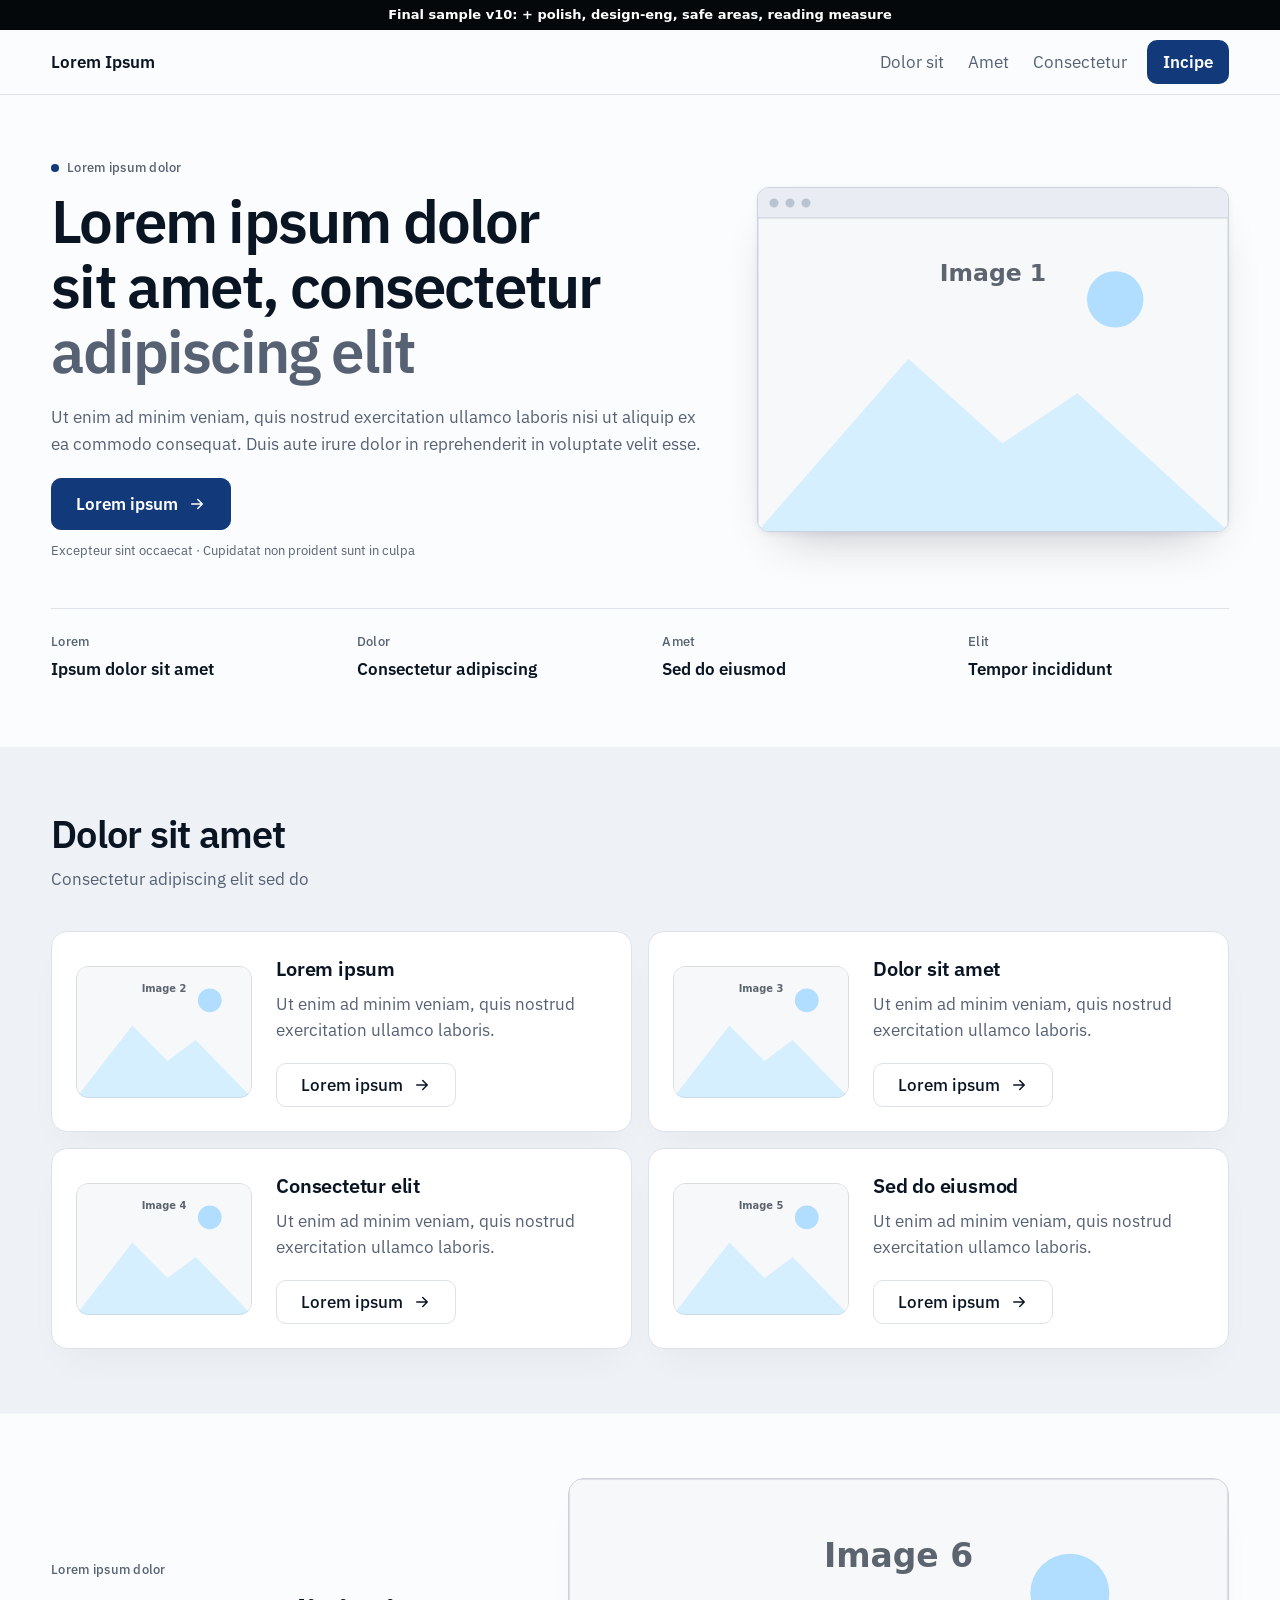
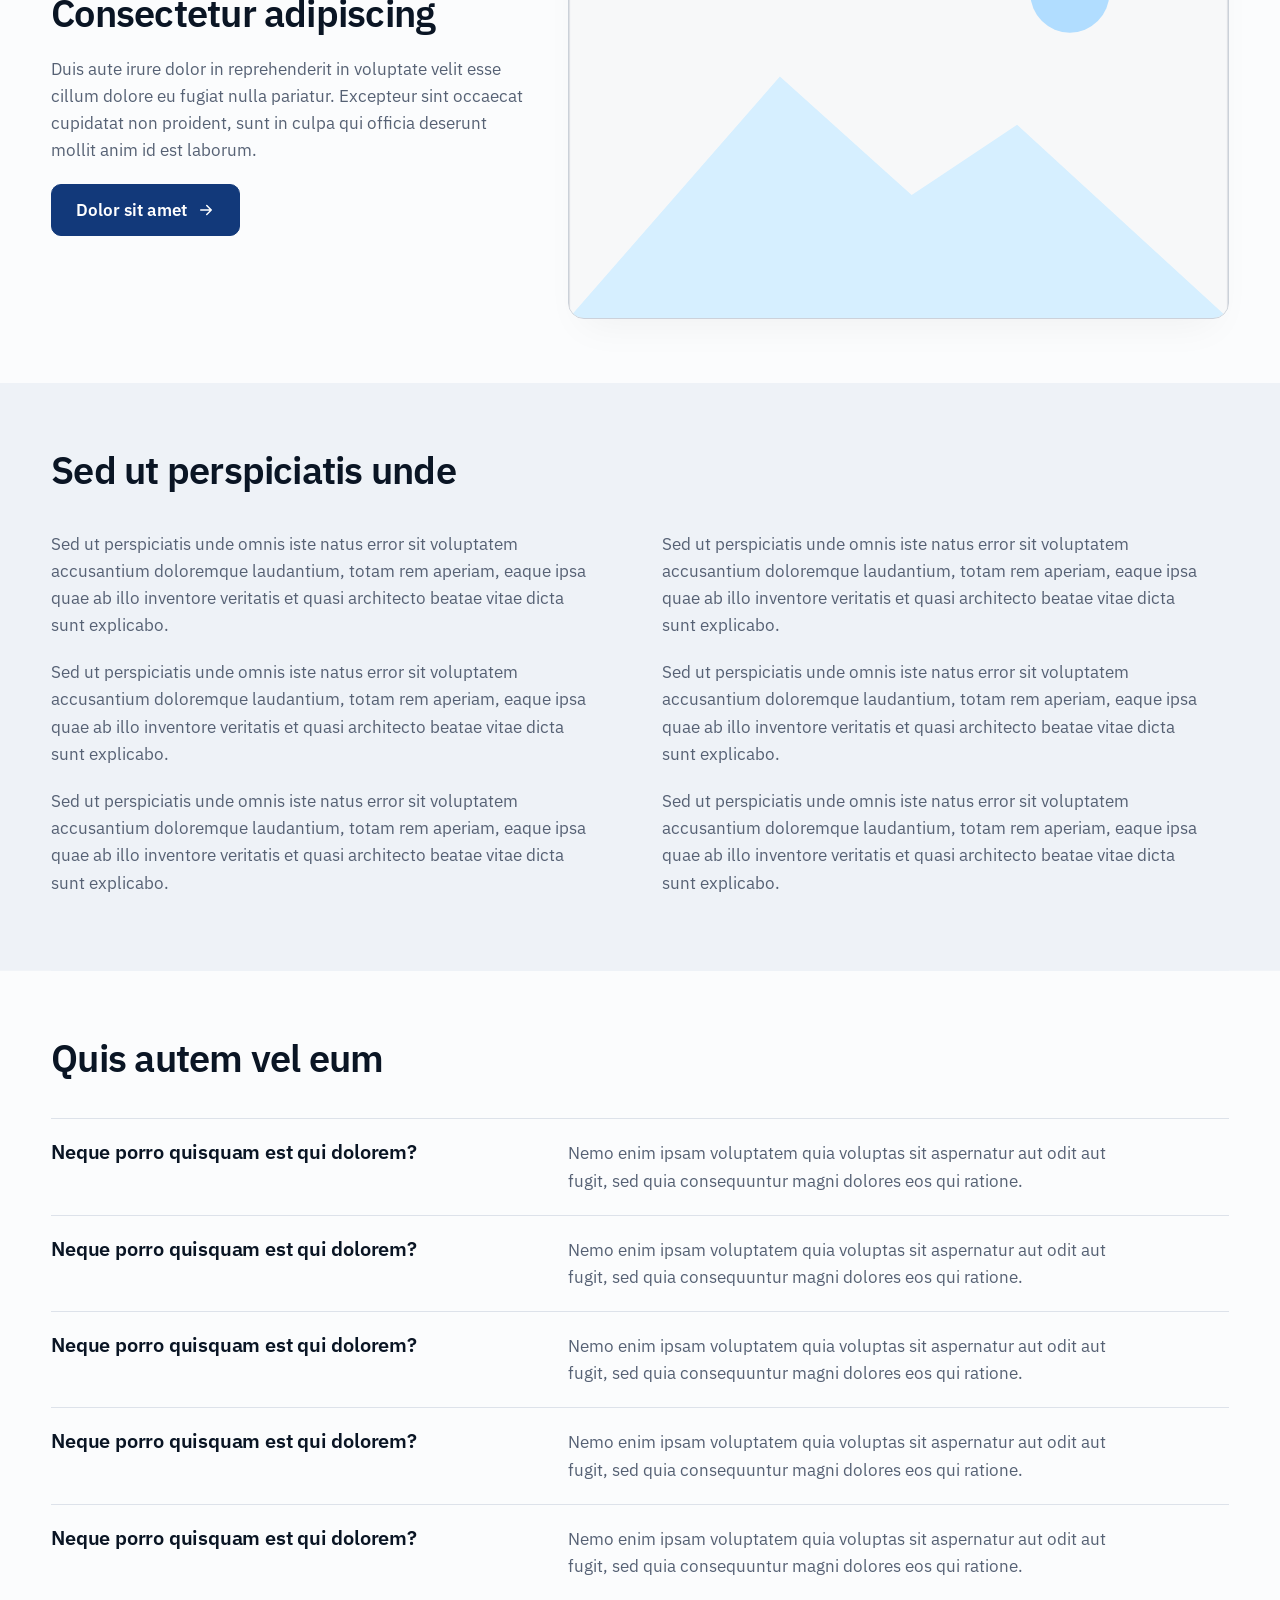
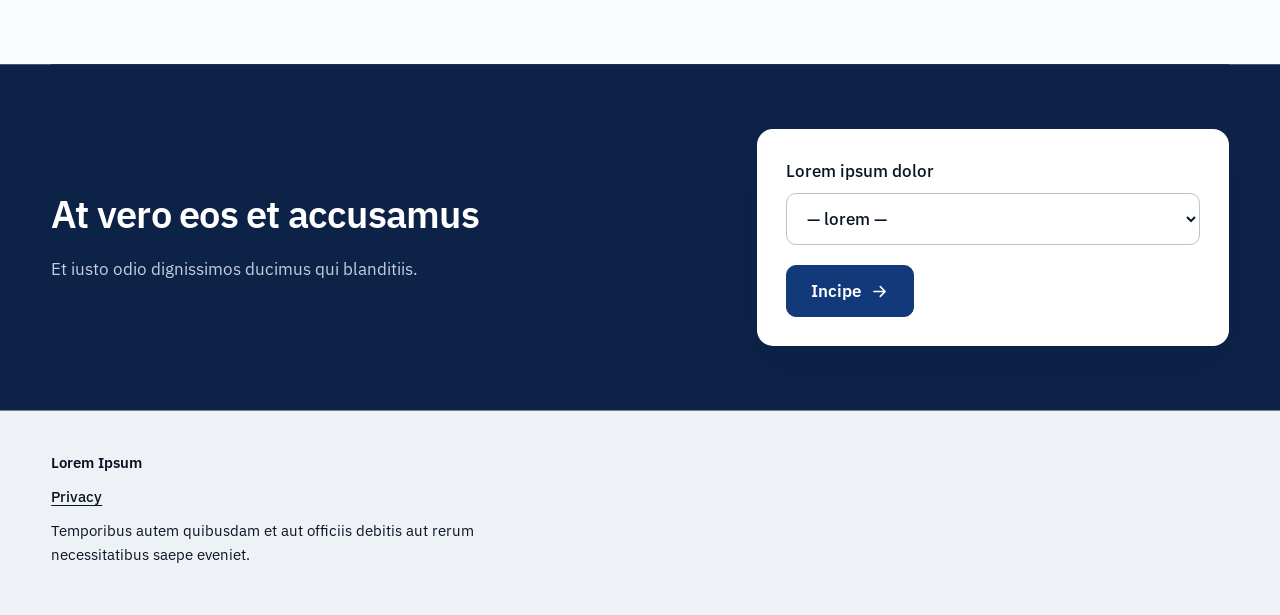
==== commit 14efdac7: "Final sample v10: rules from the pilot" ====
--- a/index.html
+++ b/index.html
@@ -1,125 +1,125 @@
-<!doctype html>
-<html lang="la">
-<head>
-<meta charset="utf-8">
-<meta name="viewport" content="width=device-width,initial-scale=1,viewport-fit=cover">
-<link rel="canonical" href="https://01.design-test.dokuline.com/">
-<title>Final sample v9 — design test</title>
-<meta name="description" content="Design test 17">
-<meta name="robots" content="noindex,nofollow">
-<link rel="icon" href="favicon.svg">
-<link rel="stylesheet" href="style.css">
-<link rel="preconnect" href="https://fonts.googleapis.com">
-<link rel="preconnect" href="https://fonts.gstatic.com" crossorigin>
-<link rel="stylesheet" href="https://fonts.googleapis.com/css2?family=IBM+Plex+Sans:wght@400;500;600&display=swap">
-<link rel="stylesheet" href="variant.css">
-</head>
-<body>
-<div style="position:relative;z-index:9999;display:flex;gap:16px;justify-content:center;align-items:center;padding:6px 12px;background:#05080b;color:#fff;font:600 13px/1.4 system-ui,sans-serif"><span>Final sample v9: + polish, design-eng, safe areas, reading measure</span></div>
-
-<header><div class="shell">
-  <a class="home" href="index.html">Lorem Ipsum</a>
-  <nav aria-label="Lorem ipsum"><a href="#wat">Dolor sit</a><a href="#">Amet</a><a href="#voorbeeld">Consectetur</a><a href="#start">Incipe</a></nav>
-</div></header>
-
-<main class="shell">
-  <section class="split">
-    <div class="stack">
-      <p class="meta rise"><span class="dot"></span> Lorem ipsum dolor</p>
-      <h1 class="rise" style="--i:1">Lorem ipsum dolor sit amet, consectetur <span class="soft">adipiscing elit</span></h1>
-      <p class="rise" style="--i:2">Ut enim ad minim veniam, quis nostrud exercitation ullamco laboris nisi ut aliquip ex ea commodo consequat. Duis aute irure dolor in reprehenderit in voluptate velit esse.</p>
-      <a class="button rise" style="--i:3" href="#">Lorem ipsum</a>
-      <p class="meta rise" style="--i:4">Excepteur sint occaecat · Cupidatat non proident sunt in culpa</p>
-    </div>
-
-    <figure class="window rise" style="--i:2"><img class="shot" src="pic-hero.svg" alt="Image 1" fetchpriority="high" decoding="async" width="1200" height="800"></figure>
-    <dl class="facts">
-      <div><dt>Lorem</dt><dd>Ipsum dolor sit amet</dd></div>
-      <div><dt>Dolor</dt><dd>Consectetur adipiscing</dd></div>
-      <div><dt>Amet</dt><dd>Sed do eiusmod</dd></div>
-      <div><dt>Elit</dt><dd>Tempor incididunt</dd></div>
-    </dl>
-  </section>
-
-  <section id="wat">
-    <div class="split">
-      <div class="stack"><h2>Dolor sit amet</h2></div>
-      <p>Consectetur adipiscing elit sed do</p>
-    </div>
-    <div class="bento">
-      <article class="tile stack wide reveal">
-        <div class="art"><img src="pic-card-1.svg" alt="Image 2" loading="lazy" decoding="async" width="800" height="600"></div>
-        <h3>Lorem ipsum</h3><p>Ut enim ad minim veniam, quis nostrud exercitation ullamco laboris.</p>
-        <a class="button quiet" href="#">Lorem ipsum</a>
-      </article>
-      <article class="tile stack reveal">
-        <div class="art"><img src="pic-card-2.svg" alt="Image 3" loading="lazy" decoding="async" width="800" height="600"></div>
-        <h3>Dolor sit amet</h3><p>Ut enim ad minim veniam, quis nostrud exercitation ullamco laboris.</p>
-        <a class="button quiet" href="#">Lorem ipsum</a>
-      </article>
-      <article class="tile stack reveal">
-        <div class="art"><img src="pic-card-3.svg" alt="Image 4" loading="lazy" decoding="async" width="800" height="600"></div>
-        <h3>Consectetur elit</h3><p>Ut enim ad minim veniam, quis nostrud exercitation ullamco laboris.</p>
-        <a class="button quiet" href="#">Lorem ipsum</a>
-      </article>
-      <article class="tile stack wide reveal">
-        <div class="art"><img src="pic-card-4.svg" alt="Image 5" loading="lazy" decoding="async" width="800" height="600"></div>
-        <h3>Sed do eiusmod</h3><p>Ut enim ad minim veniam, quis nostrud exercitation ullamco laboris.</p>
-        <a class="button quiet" href="#">Lorem ipsum</a>
-      </article>
-    </div>
-  </section>
-
-  <section id="voorbeeld" class="split flip">
-    <div class="stack">
-      <p class="meta">Lorem ipsum dolor</p>
-      <h2>Consectetur adipiscing</h2>
-      <p>Duis aute irure dolor in reprehenderit in voluptate velit esse cillum dolore eu fugiat nulla pariatur. Excepteur sint occaecat cupidatat non proident, sunt in culpa qui officia deserunt mollit anim id est laborum.</p>
-      <a class="button" href="#">Dolor sit amet</a>
-    </div>
-    <img class="shot reveal" src="pic-example.svg" alt="Image 6" loading="lazy" decoding="async" width="1200" height="800">
-  </section>
-<!-- seo-tekst:start -->
-  <section id="opis" class="split flip">
-    <div class="stack"><h2>Sed ut perspiciatis unde</h2></div>
-    <div class="stack">
-      <p>Sed ut perspiciatis unde omnis iste natus error sit voluptatem accusantium doloremque laudantium, totam rem aperiam, eaque ipsa quae ab illo inventore veritatis et quasi architecto beatae vitae dicta sunt explicabo.</p>
-      <p>Sed ut perspiciatis unde omnis iste natus error sit voluptatem accusantium doloremque laudantium, totam rem aperiam, eaque ipsa quae ab illo inventore veritatis et quasi architecto beatae vitae dicta sunt explicabo.</p>
-      <p>Sed ut perspiciatis unde omnis iste natus error sit voluptatem accusantium doloremque laudantium, totam rem aperiam, eaque ipsa quae ab illo inventore veritatis et quasi architecto beatae vitae dicta sunt explicabo.</p>
-      <p>Sed ut perspiciatis unde omnis iste natus error sit voluptatem accusantium doloremque laudantium, totam rem aperiam, eaque ipsa quae ab illo inventore veritatis et quasi architecto beatae vitae dicta sunt explicabo.</p>
-      <p>Sed ut perspiciatis unde omnis iste natus error sit voluptatem accusantium doloremque laudantium, totam rem aperiam, eaque ipsa quae ab illo inventore veritatis et quasi architecto beatae vitae dicta sunt explicabo.</p>
-      <p>Sed ut perspiciatis unde omnis iste natus error sit voluptatem accusantium doloremque laudantium, totam rem aperiam, eaque ipsa quae ab illo inventore veritatis et quasi architecto beatae vitae dicta sunt explicabo.</p>
-    </div>
-  </section>
-  <section id="faq">
-    <div class="stack"><h2>Quis autem vel eum</h2></div>
-    <div class="rows">
-      <div class="split flip"><h3>Neque porro quisquam est qui dolorem?</h3><p>Nemo enim ipsam voluptatem quia voluptas sit aspernatur aut odit aut fugit, sed quia consequuntur magni dolores eos qui ratione.</p></div>
-      <div class="split flip"><h3>Neque porro quisquam est qui dolorem?</h3><p>Nemo enim ipsam voluptatem quia voluptas sit aspernatur aut odit aut fugit, sed quia consequuntur magni dolores eos qui ratione.</p></div>
-      <div class="split flip"><h3>Neque porro quisquam est qui dolorem?</h3><p>Nemo enim ipsam voluptatem quia voluptas sit aspernatur aut odit aut fugit, sed quia consequuntur magni dolores eos qui ratione.</p></div>
-      <div class="split flip"><h3>Neque porro quisquam est qui dolorem?</h3><p>Nemo enim ipsam voluptatem quia voluptas sit aspernatur aut odit aut fugit, sed quia consequuntur magni dolores eos qui ratione.</p></div>
-      <div class="split flip"><h3>Neque porro quisquam est qui dolorem?</h3><p>Nemo enim ipsam voluptatem quia voluptas sit aspernatur aut odit aut fugit, sed quia consequuntur magni dolores eos qui ratione.</p></div>
-    </div>
-  </section>
-<!-- seo-tekst:end -->
-  <section id="start" class="split">
-    <div class="stack">
-      
-      <h2>At vero eos et accusamus</h2>
-      <p>Et iusto odio dignissimos ducimus qui blanditiis.</p>
-    </div>
-    <div class="tile stack">
-      <label>Lorem ipsum dolor<select><option value="">— lorem —</option><option>Ipsum I</option><option>Ipsum II</option><option>Ipsum III</option><option>Ipsum IV</option></select></label>
-      <a class="button" href="#">Incipe</a>
-    </div>
-  </section>
-</main>
-
-<footer><div class="shell">
-  <p><b>Lorem Ipsum</b></p>
-  <p><a href="#">Privacy</a></p>
-  <p>Temporibus autem quibusdam et aut officiis debitis aut rerum necessitatibus saepe eveniet.</p>
-</div></footer>
-
-</body>
-</html>
+<!doctype html>
+<html lang="la">
+<head>
+<meta charset="utf-8">
+<meta name="viewport" content="width=device-width,initial-scale=1,viewport-fit=cover">
+<link rel="canonical" href="https://01.design-test.dokuline.com/">
+<title>Final sample v10 — design test</title>
+<meta name="description" content="Design test 17">
+<meta name="robots" content="noindex,nofollow">
+<link rel="icon" href="favicon.svg">
+<link rel="stylesheet" href="style.css">
+<link rel="preconnect" href="https://fonts.googleapis.com">
+<link rel="preconnect" href="https://fonts.gstatic.com" crossorigin>
+<link rel="stylesheet" href="https://fonts.googleapis.com/css2?family=IBM+Plex+Sans:wght@400;500;600&display=swap">
+<link rel="stylesheet" href="variant.css">
+</head>
+<body>
+<div style="position:relative;z-index:9999;display:flex;gap:16px;justify-content:center;align-items:center;padding:6px 12px;background:#05080b;color:#fff;font:600 13px/1.4 system-ui,sans-serif"><span>Final sample v10: + polish, design-eng, safe areas, reading measure</span></div>
+
+<header><div class="shell">
+  <a class="home" href="index.html">Lorem Ipsum</a>
+  <nav aria-label="Lorem ipsum"><a href="#wat">Dolor sit</a><a href="#">Amet</a><a href="#voorbeeld">Consectetur</a><a href="#start">Incipe</a></nav>
+</div></header>
+
+<main class="shell">
+  <section class="split">
+    <div class="stack">
+      <p class="meta rise"><span class="dot"></span> Lorem ipsum dolor</p>
+      <h1 class="rise" style="--i:1">Lorem ipsum dolor sit amet, consectetur <span class="soft">adipiscing elit</span></h1>
+      <p class="rise" style="--i:2">Ut enim ad minim veniam, quis nostrud exercitation ullamco laboris nisi ut aliquip ex ea commodo consequat. Duis aute irure dolor in reprehenderit in voluptate velit esse.</p>
+      <a class="button rise" style="--i:3" href="#">Lorem ipsum</a>
+      <p class="meta rise" style="--i:4">Excepteur sint occaecat · Cupidatat non proident sunt in culpa</p>
+    </div>
+
+    <figure class="window rise" style="--i:2"><img class="shot" src="pic-hero.svg" alt="Image 1" fetchpriority="high" decoding="async" width="1200" height="800"></figure>
+    <dl class="facts">
+      <div><dt>Lorem</dt><dd>Ipsum dolor sit amet</dd></div>
+      <div><dt>Dolor</dt><dd>Consectetur adipiscing</dd></div>
+      <div><dt>Amet</dt><dd>Sed do eiusmod</dd></div>
+      <div><dt>Elit</dt><dd>Tempor incididunt</dd></div>
+    </dl>
+  </section>
+
+  <section id="wat">
+    <div class="split">
+      <div class="stack"><h2>Dolor sit amet</h2></div>
+      <p>Consectetur adipiscing elit sed do</p>
+    </div>
+    <div class="bento">
+      <article class="tile stack wide reveal">
+        <div class="art"><img src="pic-card-1.svg" alt="Image 2" loading="lazy" decoding="async" width="800" height="600"></div>
+        <h3>Lorem ipsum</h3><p>Ut enim ad minim veniam, quis nostrud exercitation ullamco laboris.</p>
+        <a class="button quiet" href="#">Lorem ipsum</a>
+      </article>
+      <article class="tile stack reveal">
+        <div class="art"><img src="pic-card-2.svg" alt="Image 3" loading="lazy" decoding="async" width="800" height="600"></div>
+        <h3>Dolor sit amet</h3><p>Ut enim ad minim veniam, quis nostrud exercitation ullamco laboris.</p>
+        <a class="button quiet" href="#">Lorem ipsum</a>
+      </article>
+      <article class="tile stack reveal">
+        <div class="art"><img src="pic-card-3.svg" alt="Image 4" loading="lazy" decoding="async" width="800" height="600"></div>
+        <h3>Consectetur elit</h3><p>Ut enim ad minim veniam, quis nostrud exercitation ullamco laboris.</p>
+        <a class="button quiet" href="#">Lorem ipsum</a>
+      </article>
+      <article class="tile stack wide reveal">
+        <div class="art"><img src="pic-card-4.svg" alt="Image 5" loading="lazy" decoding="async" width="800" height="600"></div>
+        <h3>Sed do eiusmod</h3><p>Ut enim ad minim veniam, quis nostrud exercitation ullamco laboris.</p>
+        <a class="button quiet" href="#">Lorem ipsum</a>
+      </article>
+    </div>
+  </section>
+
+  <section id="voorbeeld" class="split flip">
+    <div class="stack">
+      <p class="meta">Lorem ipsum dolor</p>
+      <h2>Consectetur adipiscing</h2>
+      <p>Duis aute irure dolor in reprehenderit in voluptate velit esse cillum dolore eu fugiat nulla pariatur. Excepteur sint occaecat cupidatat non proident, sunt in culpa qui officia deserunt mollit anim id est laborum.</p>
+      <a class="button" href="#">Dolor sit amet</a>
+    </div>
+    <img class="shot reveal" src="pic-example.svg" alt="Image 6" loading="lazy" decoding="async" width="1200" height="800">
+  </section>
+<!-- seo-tekst:start -->
+  <section id="opis" class="split flip">
+    <div class="stack"><h2>Sed ut perspiciatis unde</h2></div>
+    <div class="stack">
+      <p>Sed ut perspiciatis unde omnis iste natus error sit voluptatem accusantium doloremque laudantium, totam rem aperiam, eaque ipsa quae ab illo inventore veritatis et quasi architecto beatae vitae dicta sunt explicabo.</p>
+      <p>Sed ut perspiciatis unde omnis iste natus error sit voluptatem accusantium doloremque laudantium, totam rem aperiam, eaque ipsa quae ab illo inventore veritatis et quasi architecto beatae vitae dicta sunt explicabo.</p>
+      <p>Sed ut perspiciatis unde omnis iste natus error sit voluptatem accusantium doloremque laudantium, totam rem aperiam, eaque ipsa quae ab illo inventore veritatis et quasi architecto beatae vitae dicta sunt explicabo.</p>
+      <p>Sed ut perspiciatis unde omnis iste natus error sit voluptatem accusantium doloremque laudantium, totam rem aperiam, eaque ipsa quae ab illo inventore veritatis et quasi architecto beatae vitae dicta sunt explicabo.</p>
+      <p>Sed ut perspiciatis unde omnis iste natus error sit voluptatem accusantium doloremque laudantium, totam rem aperiam, eaque ipsa quae ab illo inventore veritatis et quasi architecto beatae vitae dicta sunt explicabo.</p>
+      <p>Sed ut perspiciatis unde omnis iste natus error sit voluptatem accusantium doloremque laudantium, totam rem aperiam, eaque ipsa quae ab illo inventore veritatis et quasi architecto beatae vitae dicta sunt explicabo.</p>
+    </div>
+  </section>
+  <section id="faq">
+    <div class="stack"><h2>Quis autem vel eum</h2></div>
+    <div class="rows">
+      <div class="split flip"><h3>Neque porro quisquam est qui dolorem?</h3><p>Nemo enim ipsam voluptatem quia voluptas sit aspernatur aut odit aut fugit, sed quia consequuntur magni dolores eos qui ratione.</p></div>
+      <div class="split flip"><h3>Neque porro quisquam est qui dolorem?</h3><p>Nemo enim ipsam voluptatem quia voluptas sit aspernatur aut odit aut fugit, sed quia consequuntur magni dolores eos qui ratione.</p></div>
+      <div class="split flip"><h3>Neque porro quisquam est qui dolorem?</h3><p>Nemo enim ipsam voluptatem quia voluptas sit aspernatur aut odit aut fugit, sed quia consequuntur magni dolores eos qui ratione.</p></div>
+      <div class="split flip"><h3>Neque porro quisquam est qui dolorem?</h3><p>Nemo enim ipsam voluptatem quia voluptas sit aspernatur aut odit aut fugit, sed quia consequuntur magni dolores eos qui ratione.</p></div>
+      <div class="split flip"><h3>Neque porro quisquam est qui dolorem?</h3><p>Nemo enim ipsam voluptatem quia voluptas sit aspernatur aut odit aut fugit, sed quia consequuntur magni dolores eos qui ratione.</p></div>
+    </div>
+  </section>
+<!-- seo-tekst:end -->
+  <section id="start" class="split">
+    <div class="stack">
+      
+      <h2>At vero eos et accusamus</h2>
+      <p>Et iusto odio dignissimos ducimus qui blanditiis.</p>
+    </div>
+    <div class="tile stack">
+      <label>Lorem ipsum dolor<select><option value="">— lorem —</option><option>Ipsum I</option><option>Ipsum II</option><option>Ipsum III</option><option>Ipsum IV</option></select></label>
+      <a class="button" href="#">Incipe</a>
+    </div>
+  </section>
+</main>
+
+<footer><div class="shell">
+  <p><b>Lorem Ipsum</b></p>
+  <p><a href="#">Privacy</a></p>
+  <p>Temporibus autem quibusdam et aut officiis debitis aut rerum necessitatibus saepe eveniet.</p>
+</div></footer>
+
+</body>
+</html>
--- a/variant.css
+++ b/variant.css
@@ -1,206 +1,210 @@
-/* Final sample v9 — one layer (СМ-45): tokens in :root, then general rules.
-   Owner's ten choices: layout 17 · IBM Plex Sans · navy palette · background 06 (grey bands, dark form band) ·
-   shape 02 (medium radius) · cards 05 (2×2, picture on the side) · hero 07 (picture in a window frame) ·
-   density 02 (compact) · header 07 (button in header, light-grey footer) · motion 04 (load cascade only).
-   Four commands on top: polish (whole) · emil-design-eng (interaction layer, no image placeholder colour) ·
-   mobile-native (safe areas, footer press) · typeset (measure, leading and tracking per role, fallback face). */
-
-/* fallback with Plex metrics: the swap from Segoe UI / Arial does not reflow lines */
-@font-face { font-family: "Plex Fallback"; src: local("Segoe UI"), local("Arial"); size-adjust: 101.7%; ascent-override: 100.8%; descent-override: 27%; line-gap-override: 0%; }
-
-:root {
-  /* colour — one blue accent; white text on it passes AA */
-  --canvas: #fbfcfd;
-  --surface: #ffffff;
-  --ink: #0a1524;
-  --steel: #566174;
-  --line: #dde2ea;
-  --line-strong: #b9c3d2;
-  --accent: #12397a;
-  --accent-hover: #0d2247;              /* the dark band colour, no new hue */
-  --accent-wash: #dfe8f7;
-  --focus: #2f6fd6;
-  --band-grey: #eef2f7;
-  --band-dark: #0d2247;
-  --shadow: 0 20px 40px -15px rgba(0, 0, 0, .05);
-  /* type — one family; the larger the type, the tighter tracking and leading */
-  --font-sans: "IBM Plex Sans", "Plex Fallback", "Segoe UI", system-ui, sans-serif;
-  --text-display: clamp(2.25rem, 5vw, 3.75rem);
-  --text-h2: clamp(1.75rem, 3vw, 2.5rem);
-  --text-h3: 1.25rem;
-  --text-body: 1.0625rem;
-  --text-meta: .8125rem;
-  --tracking-display: -.03em;
-  --tracking: -.02em;
-  --tracking-h3: -.01em;
-  --leading-display: 1.08;
-  --leading-tight: 1.15;
-  --leading-h3: 1.3;
-  --leading-body: 1.6;                  /* 1.55 on phones */
-  --leading-snug: 1.5;                  /* short measure in cards */
-  --measure: 56ch;                      /* about 70 characters of Plex per line */
-  --measure-lead: 41.5rem;               /* hero lead keeps two lines at 1280; rem, because ch on an animated element can resolve against the fallback face */
-  /* space, shape */
-  --max: 1400px;
-  --gutter: clamp(1rem, 4vw, 4rem);
-  --section: 4rem;                      /* 3rem on phones */
-  --gap: clamp(1.5rem, 3.5vw, 3.5rem);
-  --head-gap: clamp(1.75rem, 3vw, 2.5rem);
-  --pad-card: 1.75rem;                  /* 1.5rem on phones */
-  --radius-card: 1rem;
-  --radius-inner: .75rem;
-  --radius-control: .625rem;            /* fields, buttons, header links */
-  --header-h: 65px;                     /* sticky header with its border; 95px on phones (two rows) */
-  /* motion — UI feedback under 300ms */
-  --ease-out: cubic-bezier(.23, 1, .32, 1);
-  --dur: .15s;                          /* hover, colour */
-  --dur-press: .16s;
-  --dur-rise: .5s;                      /* first-screen cascade item */
-  --stagger: 60ms;
-  --press: .97;
-  --arrow: url("data:image/svg+xml,%3Csvg xmlns='http://www.w3.org/2000/svg' viewBox='0 0 24 24' fill='none' stroke='%23000' stroke-width='2' stroke-linecap='round' stroke-linejoin='round'%3E%3Cpath d='M5 12h14M13 6l6 6-6 6'/%3E%3C/svg%3E");
-}
-@media (max-width: 767px) {
-  :root { --section: 3rem; --gap: max(2rem, 5vw); --pad-card: 1.5rem; --leading-body: 1.55; --header-h: 95px; }
-}
-
-/* base */
-*, *::before, *::after { box-sizing: border-box; }
-html { scroll-behavior: smooth; scroll-padding-top: var(--header-h); -webkit-text-size-adjust: 100%; text-size-adjust: 100%; }
-body { margin: 0; background: var(--canvas); color: var(--ink); font: 400 var(--text-body)/var(--leading-body) var(--font-sans); -webkit-font-smoothing: antialiased; -moz-osx-font-smoothing: grayscale; text-rendering: optimizeLegibility; font-synthesis: none; }
-h1, h2, h3 { margin: 0; color: var(--ink); font-weight: 600; letter-spacing: var(--tracking); line-height: var(--leading-tight); text-wrap: balance; }
-h1 { font-size: var(--text-display); letter-spacing: var(--tracking-display); line-height: var(--leading-display); }
-h2 { font-size: var(--text-h2); }
-h3 { font-size: var(--text-h3); letter-spacing: var(--tracking-h3); line-height: var(--leading-h3); }
-p { margin: 0; color: var(--steel); max-width: var(--measure); }
-h1 + p { max-width: var(--measure-lead); }
-p, dd { text-wrap: pretty; }
-h1, h2, h3, p, dd { overflow-wrap: break-word; }
-b { font-weight: 600; color: var(--ink); }
-a { color: inherit; text-decoration-thickness: from-font; text-underline-offset: .2em; }
-img { max-width: 100%; -webkit-user-drag: none; }
-::selection { background: var(--accent-wash); color: var(--ink); }
-:focus-visible, select:focus { outline: 2px solid var(--focus); outline-offset: 3px; }
-select:focus:not(:focus-visible) { outline: 0; }
-
-/* layout */
-.shell { max-width: var(--max); margin: 0 auto; padding: 0 max(var(--gutter), env(safe-area-inset-right, 0px)) 0 max(var(--gutter), env(safe-area-inset-left, 0px)); }
-section { padding: var(--section) 0; border-top: 1px solid transparent; }   /* 1px seam between blocks */
-main > section:first-child { border-top: 0; }
-main > section:not(.split) > * + * { margin-top: var(--head-gap); }
-.split { display: grid; grid-template-columns: var(--cols, minmax(0, 7fr) minmax(0, 5fr)); gap: 1.5rem var(--gap); }
-.flip { --cols: minmax(0, 5fr) minmax(0, 7fr); }
-.split:has(> .stack + p) { --cols: minmax(0, 1fr); row-gap: .625rem; }   /* a bare sub-line sits under its heading */
-section.split > .stack:first-child { align-self: center; }                 /* the shorter side centres against the taller */
-.stack { display: grid; gap: 1.25rem; align-content: start; justify-items: start; }
-.stack > .meta + :is(h1, h2) { margin-top: -.5rem; }                       /* eyebrow belongs to its heading */
-.stack > h3 + p { margin-top: -.625rem; }                                  /* card title belongs to its text */
-.bento { display: grid; grid-template-columns: repeat(2, minmax(0, 1fr)); gap: 1rem; }
-
-/* block backgrounds: grey bands, one dark form band (full-bleed) */
-#wat, #opis { --band: var(--band-grey); }
-#start { --band: var(--band-dark); --ink: #ffffff; --steel: #c3cee2; --accent-wash: rgba(255, 255, 255, .12); --focus: #9dbcf5; color: var(--ink); }
-#wat, #opis, #start { background: var(--band); box-shadow: 0 0 0 100vmax var(--band); clip-path: inset(0 -100vmax); }
-#start .tile { --ink: #0a1524; --steel: #566174; --accent-wash: #dfe8f7; --focus: #2f6fd6; color: var(--ink); border-color: transparent; }
-#start .tile select { border-color: var(--line-strong); }
-
-/* long text: heading on top, text in two columns across the full width */
-#opis { --cols: minmax(0, 1fr); row-gap: var(--head-gap); }
-#opis > .stack:first-child { align-self: start; }
-#opis > .stack + .stack { display: block; columns: 2 24rem; column-gap: var(--gap); }
-#opis > .stack + .stack > p { max-width: none; break-inside: avoid; }
-#opis > .stack + .stack > p + p { margin-top: 1.25rem; }
-
-/* header, footer */
-header { position: sticky; top: 0; z-index: 10; background: rgba(251, 252, 253, .86); -webkit-backdrop-filter: blur(12px); backdrop-filter: blur(12px); border-bottom: 1px solid var(--line); }
-header .shell { display: flex; flex-wrap: wrap; align-items: center; justify-content: space-between; min-height: 64px; }
-header nav { display: flex; flex-wrap: wrap; }
-header a { display: inline-flex; align-items: center; min-height: 44px; padding: 0 .75rem; border-radius: var(--radius-control); color: var(--steel); text-decoration: none; transition: background-color var(--dur) ease, color var(--dur) ease, transform var(--dur-press) var(--ease-out); }
-header a:active { color: var(--ink); }
-header .home { margin-left: -.75rem; color: var(--ink); font-weight: 600; }
-header nav a:last-child { margin-left: .5rem; padding: 0 1rem; background: var(--accent); color: #fff; font-weight: 600; }
-header nav a:last-child:active { color: #fff; }
-footer { padding: 2.5rem 0 calc(3rem + env(safe-area-inset-bottom, 0px)); background: var(--band-grey); color: var(--ink); border-top: 1px solid var(--line); font-size: .9375rem; }
-footer a, footer p { color: var(--ink); }
-footer a { display: inline-flex; align-items: center; min-height: 44px; font-weight: 500; transition: color var(--dur) ease, opacity var(--dur) ease; }
-
-/* components */
-.meta { display: inline-flex; align-items: center; gap: .5rem; font: 500 var(--text-meta)/1.4 var(--font-sans); letter-spacing: .02em; color: var(--steel); }
-.button + .meta { margin-top: -.5rem; font-weight: 400; letter-spacing: 0; }   /* note under a button reads as body text */
-.soft { color: var(--steel); }
-.dot { width: 8px; height: 8px; flex: none; border-radius: 50%; background: var(--accent); }
-.button { display: inline-flex; align-items: center; justify-content: center; gap: .6rem; min-height: 52px; padding: 0 1.5rem; border: 1px solid var(--accent); border-radius: var(--radius-control); background: var(--accent); color: #ffffff; font-weight: 600; text-decoration: none; transition: transform var(--dur-press) var(--ease-out), background-color var(--dur) ease, border-color var(--dur) ease; }
-.button::after { content: ""; width: 1.1em; height: 1.1em; background: currentColor; -webkit-mask: var(--arrow) center / contain no-repeat; mask: var(--arrow) center / contain no-repeat; transition: transform var(--dur-press) var(--ease-out); }
-.button.quiet { min-height: 44px; border-color: var(--line); background: var(--surface); color: var(--ink); font-weight: 500; }
-.button:active, header nav a:last-child:active { transform: scale(var(--press)); }
-header a, .button, footer a, select, label { -webkit-tap-highlight-color: transparent; touch-action: manipulation; }
-header a, .button { -webkit-user-select: none; user-select: none; }
-.tile { padding: var(--pad-card); background: var(--surface); border: 1px solid var(--line); border-radius: var(--radius-card); box-shadow: var(--shadow); }
-.tile p { line-height: var(--leading-snug); }
-.art { width: 100%; aspect-ratio: 4 / 3; overflow: hidden; border-radius: var(--radius-inner); background: var(--canvas); }
-.art img { display: block; width: 100%; height: 100%; object-fit: cover; border-radius: inherit; }
-.art img, .shot { outline: 1px solid rgba(10, 21, 36, .08); outline-offset: -1px; }   /* hairline so pale pictures do not melt into the card */
-.shot { display: block; align-self: center; width: 100%; height: auto; aspect-ratio: 3 / 2; object-fit: cover; border: 1px solid var(--line); border-radius: var(--radius-card); box-shadow: var(--shadow); }
-.window { margin: 0; align-self: center; overflow: hidden; background: var(--surface); border: 1px solid #c9d2e0; border-radius: var(--radius-inner); box-shadow: 0 24px 48px -26px rgba(10, 21, 36, .30), 0 2px 6px rgba(10, 21, 36, .06); }
-.window::before { content: ""; display: block; height: 30px; border-bottom: 1px solid #d5dbe6;
-  background: radial-gradient(circle at 16px 15px, var(--line-strong) 4px, transparent 5px), radial-gradient(circle at 32px 15px, var(--line-strong) 4px, transparent 5px),
-    radial-gradient(circle at 48px 15px, var(--line-strong) 4px, transparent 5px), #e9edf3; }
-.window .shot { border: 0; border-radius: 0; box-shadow: none; outline: 0; }
-.facts { grid-column: 1 / -1; display: grid; grid-template-columns: repeat(4, minmax(0, 1fr)); gap: 1rem var(--gap); margin: 1.5rem 0 0; padding-top: 1.5rem; border-top: 1px solid var(--line); }
-.facts dt { font: 500 var(--text-meta)/1.4 var(--font-sans); letter-spacing: .02em; color: var(--steel); }
-.facts dd { margin: .25rem 0 0; font-weight: 600; }
-.rows > * { align-items: baseline; padding: 1.25rem 0; border-top: 1px solid var(--line); }   /* question and answer share a baseline */
-label { display: grid; gap: .5rem; width: 100%; font-weight: 500; }
-select { width: 100%; min-width: 0; min-height: 52px; padding: 0 1rem; font: inherit; color: var(--ink); background: var(--surface); border: 1px solid var(--line); border-radius: var(--radius-control); accent-color: var(--accent); }
-select, label { cursor: pointer; }
-
-/* cards from 768px: picture on the side; on tablets it yields width to the text */
-@media (min-width: 768px) {
-  .tile:has(> .art) { grid-template-columns: minmax(0, 11rem) minmax(0, 1fr); column-gap: 1.5rem; align-items: center; padding: 1.5rem; }
-  .tile > .art { grid-row: 1 / span 3; }
-  .tile:has(> .art) > :not(.art) { grid-column: 2; }
-}
-@media (min-width: 768px) and (max-width: 1023px) {
-  .tile:has(> .art) { grid-template-columns: minmax(0, 6rem) minmax(0, 1fr); column-gap: 1rem; }
-}
-
-/* phones: one column; header = name + button in row one, links in row two */
-@media (max-width: 767px) {
-  .split, .bento { grid-template-columns: minmax(0, 1fr); }
-  .facts { grid-template-columns: repeat(2, minmax(0, 1fr)); }
-  .button { width: 100%; }
-  header .shell { position: relative; min-height: 0; padding-top: 6px; padding-bottom: 4px; row-gap: 0; }
-  header nav { margin-left: -.75rem; }
-  header .home, header nav a:last-child { min-height: 40px; }
-  header .home { position: relative; }
-  header nav a:last-child { position: absolute; top: 6px; right: max(var(--gutter), env(safe-area-inset-right, 0px)); margin: 0; }
-  header .home::before, header nav a:last-child::before { content: ""; position: absolute; inset: -4px 0 0; }   /* 44px hit area, 40px look */
-}
-
-/* hover only where there is a real pointer: a tap must not leave a stuck hover */
-@media (hover: hover) and (pointer: fine) {
-  header a:hover { color: var(--ink); background: var(--accent-wash); }
-  header .home:hover { background: transparent; }
-  header nav a:last-child:hover { color: #fff; background: var(--accent-hover); }
-  .button:not(.quiet):hover { background: var(--accent-hover); border-color: var(--accent-hover); }
-  .button.quiet:hover { border-color: var(--accent); background: var(--accent-wash); }
-  footer a:hover { color: var(--accent); }
-}
-@media not all and (hover: hover) and (pointer: fine) {
-  footer a:active { opacity: .6; }
-}
-
-/* motion: first-screen cascade on load only; reduced motion keeps opacity, drops travel */
-@media (prefers-reduced-motion: no-preference) {
-  @keyframes rise-in { from { opacity: 0; transform: translateY(8px); } }
-  .rise { animation: rise-in var(--dur-rise) var(--ease-out) calc(var(--i, 0) * var(--stagger)) backwards; }
-}
-@media (hover: hover) and (pointer: fine) and (prefers-reduced-motion: no-preference) {
-  .button:hover::after { transform: translateX(2px); }
-}
-@media (prefers-reduced-motion: reduce) {
-  @keyframes fade-in { from { opacity: 0; } }
-  html { scroll-behavior: auto; }
-  .rise { animation: fade-in .2s ease backwards; }
-  .button:active, header nav a:last-child:active { transform: none; }
-}
+/* Final sample v9 — one layer (СМ-45): tokens in :root, then general rules.
+   Owner's ten choices: layout 17 · IBM Plex Sans · navy palette · background 06 (grey bands, dark form band) ·
+   shape 02 (medium radius) · cards 05 (2×2, picture on the side) · hero 07 (picture in a window frame) ·
+   density 02 (compact) · header 07 (button in header, light-grey footer) · motion 04 (load cascade only).
+   Four commands on top: polish (whole) · emil-design-eng (interaction layer, no image placeholder colour) ·
+   mobile-native (safe areas, footer press) · typeset (measure, leading and tracking per role, fallback face). */
+
+/* fallback with Plex metrics: the swap from Segoe UI / Arial does not reflow lines */
+@font-face { font-family: "Plex Fallback"; src: local("Segoe UI"), local("Arial"); size-adjust: 101.7%; ascent-override: 100.8%; descent-override: 27%; line-gap-override: 0%; }
+
+:root {
+  /* colour — one blue accent; white text on it passes AA */
+  --canvas: #fbfcfd;
+  --surface: #ffffff;
+  --ink: #0a1524;
+  --steel: #566174;
+  --line: #dde2ea;
+  --line-strong: #b9c3d2;
+  --accent: #12397a;
+  --accent-hover: #0d2247;              /* the dark band colour, no new hue */
+  --accent-wash: #dfe8f7;
+  --focus: #2f6fd6;
+  --band-grey: #eef2f7;
+  --band-dark: #0d2247;
+  --shadow: 0 20px 40px -15px rgba(0, 0, 0, .05);
+  /* type — one family; the larger the type, the tighter tracking and leading */
+  --font-sans: "IBM Plex Sans", "Plex Fallback", "Segoe UI", system-ui, sans-serif;
+  --text-display: clamp(2.25rem, 5vw, 3.75rem);
+  --text-h2: clamp(1.75rem, 3vw, 2.5rem);
+  --text-h3: 1.25rem;
+  --text-body: 1.0625rem;
+  --text-meta: .8125rem;
+  --tracking-display: -.03em;
+  --tracking: -.02em;
+  --tracking-h3: -.01em;
+  --leading-display: 1.08;
+  --leading-tight: 1.15;
+  --leading-h3: 1.3;
+  --leading-body: 1.6;                  /* 1.55 on phones */
+  --leading-snug: 1.5;                  /* short measure in cards */
+  --measure: 56ch;                      /* about 70 characters of Plex per line */
+  --measure-lead: 41.5rem;               /* hero lead keeps two lines at 1280; rem, because ch on an animated element can resolve against the fallback face */
+  /* space, shape */
+  --max: 1400px;
+  --gutter: clamp(1rem, 4vw, 4rem);
+  --section: 4rem;                      /* 3rem on phones */
+  --gap: clamp(1.5rem, 3.5vw, 3.5rem);
+  --head-gap: clamp(1.75rem, 3vw, 2.5rem);
+  --pad-card: 1.75rem;                  /* 1.5rem on phones */
+  --radius-card: 1rem;
+  --radius-inner: .75rem;
+  --radius-control: .625rem;            /* fields, buttons, header links */
+  --header-h: 65px;                     /* sticky header with its border; 95px on phones (two rows) */
+  /* motion — UI feedback under 300ms */
+  --ease-out: cubic-bezier(.23, 1, .32, 1);
+  --dur: .15s;                          /* hover, colour */
+  --dur-press: .16s;
+  --dur-rise: .5s;                      /* first-screen cascade item */
+  --stagger: 60ms;
+  --press: .97;
+  --arrow: url("data:image/svg+xml,%3Csvg xmlns='http://www.w3.org/2000/svg' viewBox='0 0 24 24' fill='none' stroke='%23000' stroke-width='2' stroke-linecap='round' stroke-linejoin='round'%3E%3Cpath d='M5 12h14M13 6l6 6-6 6'/%3E%3C/svg%3E");
+}
+@media (max-width: 767px) {
+  :root { --section: 3rem; --gap: max(2rem, 5vw); --pad-card: 1.5rem; --leading-body: 1.55; --header-h: 95px; }
+}
+
+/* base */
+*, *::before, *::after { box-sizing: border-box; }
+html { scroll-behavior: smooth; scroll-padding-top: var(--header-h); -webkit-text-size-adjust: 100%; text-size-adjust: 100%; }
+body { margin: 0; background: var(--canvas); color: var(--ink); font: 400 var(--text-body)/var(--leading-body) var(--font-sans); -webkit-font-smoothing: antialiased; -moz-osx-font-smoothing: grayscale; text-rendering: optimizeLegibility; font-synthesis: none; }
+h1, h2, h3 { margin: 0; color: var(--ink); font-weight: 600; letter-spacing: var(--tracking); line-height: var(--leading-tight); text-wrap: balance; }
+h1 { font-size: var(--text-display); letter-spacing: var(--tracking-display); line-height: var(--leading-display); }
+/* long headlines (German, Polish, Russian…): the page sets data-len on h1 — long: over 70 characters, xlong: over 100 */
+h1[data-len="long"] { --text-display: clamp(2.125rem, 4vw, 3.125rem); }
+h1[data-len="xlong"] { --text-display: clamp(2rem, 3.6vw, 2.875rem); }
+h3, dd { hyphens: auto; }   /* long words in narrow cards and facts; the headline is not hyphenated */
+h2 { font-size: var(--text-h2); }
+h3 { font-size: var(--text-h3); letter-spacing: var(--tracking-h3); line-height: var(--leading-h3); }
+p { margin: 0; color: var(--steel); max-width: var(--measure); }
+h1 + p { max-width: var(--measure-lead); }
+p, dd { text-wrap: pretty; }
+h1, h2, h3, p, dd { overflow-wrap: break-word; }
+b { font-weight: 600; color: var(--ink); }
+a { color: inherit; text-decoration-thickness: from-font; text-underline-offset: .2em; }
+img { max-width: 100%; -webkit-user-drag: none; }
+::selection { background: var(--accent-wash); color: var(--ink); }
+:focus-visible, select:focus { outline: 2px solid var(--focus); outline-offset: 3px; }
+select:focus:not(:focus-visible) { outline: 0; }
+
+/* layout */
+.shell { max-width: var(--max); margin: 0 auto; padding: 0 max(var(--gutter), env(safe-area-inset-right, 0px)) 0 max(var(--gutter), env(safe-area-inset-left, 0px)); }
+section { padding: var(--section) 0; border-top: 1px solid transparent; }   /* 1px seam between blocks */
+main > section:first-child { border-top: 0; }
+main > section:not(.split) > * + * { margin-top: var(--head-gap); }
+.split { display: grid; grid-template-columns: var(--cols, minmax(0, 7fr) minmax(0, 5fr)); gap: 1.5rem var(--gap); }
+.flip { --cols: minmax(0, 5fr) minmax(0, 7fr); }
+.split:has(> .stack + p) { --cols: minmax(0, 1fr); row-gap: .625rem; }   /* a bare sub-line sits under its heading */
+section.split > .stack:first-child { align-self: center; }                 /* the shorter side centres against the taller */
+.stack { display: grid; gap: 1.25rem; align-content: start; justify-items: start; }
+.stack > .meta + :is(h1, h2) { margin-top: -.5rem; }                       /* eyebrow belongs to its heading */
+.stack > h3 + p { margin-top: -.625rem; }                                  /* card title belongs to its text */
+.bento { display: grid; grid-template-columns: repeat(2, minmax(0, 1fr)); gap: 1rem; }
+
+/* block backgrounds: grey bands, one dark form band (full-bleed) */
+main > section:has(> .bento), #opis { --band: var(--band-grey); }   /* cards block by structure: every page has its own id */
+#start { --band: var(--band-dark); --ink: #ffffff; --steel: #c3cee2; --accent-wash: rgba(255, 255, 255, .12); --focus: #9dbcf5; color: var(--ink); }
+main > section:has(> .bento), #opis, #start { background: var(--band); box-shadow: 0 0 0 100vmax var(--band); clip-path: inset(0 -100vmax); }
+#start .tile { --ink: #0a1524; --steel: #566174; --accent-wash: #dfe8f7; --focus: #2f6fd6; color: var(--ink); border-color: transparent; }
+#start .tile select { border-color: var(--line-strong); }
+
+/* long text: heading on top, text in two columns across the full width */
+#opis { --cols: minmax(0, 1fr); row-gap: var(--head-gap); }
+#opis > .stack:first-child { align-self: start; }
+#opis > .stack + .stack { display: block; columns: 2 24rem; column-gap: var(--gap); }
+#opis > .stack + .stack > p { max-width: none; break-inside: avoid; }
+#opis > .stack + .stack > p + p { margin-top: 1.25rem; }
+
+/* header, footer */
+header { position: sticky; top: 0; z-index: 10; background: rgba(251, 252, 253, .86); -webkit-backdrop-filter: blur(12px); backdrop-filter: blur(12px); border-bottom: 1px solid var(--line); }
+header .shell { display: flex; flex-wrap: wrap; align-items: center; justify-content: space-between; min-height: 64px; }
+header nav { display: flex; flex-wrap: wrap; }
+header a { display: inline-flex; align-items: center; min-height: 44px; padding: 0 .75rem; border-radius: var(--radius-control); color: var(--steel); text-decoration: none; transition: background-color var(--dur) ease, color var(--dur) ease, transform var(--dur-press) var(--ease-out); }
+header a:active { color: var(--ink); }
+header .home { margin-left: -.75rem; color: var(--ink); font-weight: 600; }
+header nav a:last-child { margin-left: .5rem; padding: 0 1rem; background: var(--accent); color: #fff; font-weight: 600; }
+header nav a:last-child:active { color: #fff; }
+footer { padding: 2.5rem 0 calc(3rem + env(safe-area-inset-bottom, 0px)); background: var(--band-grey); color: var(--ink); border-top: 1px solid var(--line); font-size: .9375rem; }
+footer a, footer p { color: var(--ink); }
+footer a { display: inline-flex; align-items: center; min-height: 44px; font-weight: 500; transition: color var(--dur) ease, opacity var(--dur) ease; }
+
+/* components */
+.meta { display: inline-flex; align-items: center; gap: .5rem; font: 500 var(--text-meta)/1.4 var(--font-sans); letter-spacing: .02em; color: var(--steel); }
+.button + .meta { margin-top: -.5rem; font-weight: 400; letter-spacing: 0; }   /* note under a button reads as body text */
+.soft { color: var(--steel); }
+.dot { width: 8px; height: 8px; flex: none; border-radius: 50%; background: var(--accent); }
+.button { display: inline-flex; align-items: center; justify-content: center; gap: .6rem; min-height: 52px; padding: 0 1.5rem; border: 1px solid var(--accent); border-radius: var(--radius-control); background: var(--accent); color: #ffffff; font-weight: 600; text-decoration: none; transition: transform var(--dur-press) var(--ease-out), background-color var(--dur) ease, border-color var(--dur) ease; }
+.button::after { content: ""; width: 1.1em; height: 1.1em; background: currentColor; -webkit-mask: var(--arrow) center / contain no-repeat; mask: var(--arrow) center / contain no-repeat; transition: transform var(--dur-press) var(--ease-out); }
+.button.quiet { min-height: 44px; border-color: var(--line); background: var(--surface); color: var(--ink); font-weight: 500; }
+.button:active, header nav a:last-child:active { transform: scale(var(--press)); }
+header a, .button, footer a, select, label { -webkit-tap-highlight-color: transparent; touch-action: manipulation; }
+header a, .button { -webkit-user-select: none; user-select: none; }
+.tile { padding: var(--pad-card); background: var(--surface); border: 1px solid var(--line); border-radius: var(--radius-card); box-shadow: var(--shadow); }
+.tile p { line-height: var(--leading-snug); }
+.art { width: 100%; aspect-ratio: 4 / 3; overflow: hidden; border-radius: var(--radius-inner); background: var(--canvas); }
+.art img, .art svg { display: block; width: 100%; height: 100%; object-fit: cover; border-radius: inherit; }   /* picture: image file or inline drawing */
+.art img, .art svg, .shot { outline: 1px solid rgba(10, 21, 36, .08); outline-offset: -1px; }   /* hairline so pale pictures do not melt into the card */
+.shot { display: block; align-self: center; width: 100%; height: auto; aspect-ratio: 3 / 2; object-fit: cover; border: 1px solid var(--line); border-radius: var(--radius-card); box-shadow: var(--shadow); }
+.window { margin: 0; align-self: center; overflow: hidden; background: var(--surface); border: 1px solid #c9d2e0; border-radius: var(--radius-inner); box-shadow: 0 24px 48px -26px rgba(10, 21, 36, .30), 0 2px 6px rgba(10, 21, 36, .06); }
+.window::before { content: ""; display: block; height: 30px; border-bottom: 1px solid #d5dbe6;
+  background: radial-gradient(circle at 16px 15px, var(--line-strong) 4px, transparent 5px), radial-gradient(circle at 32px 15px, var(--line-strong) 4px, transparent 5px),
+    radial-gradient(circle at 48px 15px, var(--line-strong) 4px, transparent 5px), #e9edf3; }
+.window .shot { border: 0; border-radius: 0; box-shadow: none; outline: 0; }
+.facts { grid-column: 1 / -1; display: grid; grid-template-columns: repeat(4, minmax(0, 1fr)); gap: 1rem var(--gap); margin: 1.5rem 0 0; padding-top: 1.5rem; border-top: 1px solid var(--line); }
+.facts dt { font: 500 var(--text-meta)/1.4 var(--font-sans); letter-spacing: .02em; color: var(--steel); }
+.facts dd { margin: .25rem 0 0; font-weight: 600; }
+.rows > * { align-items: baseline; padding: 1.25rem 0; border-top: 1px solid var(--line); }   /* question and answer share a baseline */
+label { display: grid; gap: .5rem; width: 100%; font-weight: 500; }
+select { width: 100%; min-width: 0; min-height: 52px; padding: 0 1rem; font: inherit; color: var(--ink); background: var(--surface); border: 1px solid var(--line); border-radius: var(--radius-control); accent-color: var(--accent); }
+select, label { cursor: pointer; }
+
+/* cards from 768px: picture on the side; on tablets it yields width to the text */
+@media (min-width: 768px) {
+  .tile:has(> .art) { grid-template-columns: minmax(0, 11rem) minmax(0, 1fr); column-gap: 1.5rem; align-items: center; padding: 1.5rem; }
+  .tile > .art { grid-row: 1 / span 3; }
+  .tile:has(> .art) > :not(.art) { grid-column: 2; }
+}
+@media (min-width: 768px) and (max-width: 1023px) {
+  .tile:has(> .art) { grid-template-columns: minmax(0, 6rem) minmax(0, 1fr); column-gap: 1rem; }
+}
+
+/* phones: one column; header = name + button in row one, links in row two */
+@media (max-width: 767px) {
+  .split, .bento { grid-template-columns: minmax(0, 1fr); }
+  .facts { grid-template-columns: repeat(2, minmax(0, 1fr)); }
+  .button { width: 100%; }
+  header .shell { position: relative; min-height: 0; padding-top: 6px; padding-bottom: 4px; row-gap: 0; }
+  header nav { margin-left: -.75rem; flex: 0 0 100%; }   /* links always on row two, even when short */
+  header .home, header nav a:last-child { min-height: 40px; }
+  header .home { position: relative; }
+  header nav a:last-child { position: absolute; top: 6px; right: max(var(--gutter), env(safe-area-inset-right, 0px)); margin: 0; }
+  header .home::before, header nav a:last-child::before { content: ""; position: absolute; inset: -4px 0 0; }   /* 44px hit area, 40px look */
+}
+
+/* hover only where there is a real pointer: a tap must not leave a stuck hover */
+@media (hover: hover) and (pointer: fine) {
+  header a:hover { color: var(--ink); background: var(--accent-wash); }
+  header .home:hover { background: transparent; }
+  header nav a:last-child:hover { color: #fff; background: var(--accent-hover); }
+  .button:not(.quiet):hover { background: var(--accent-hover); border-color: var(--accent-hover); }
+  .button.quiet:hover { border-color: var(--accent); background: var(--accent-wash); }
+  footer a:hover { color: var(--accent); }
+}
+@media not all and (hover: hover) and (pointer: fine) {
+  footer a:active { opacity: .6; }
+}
+
+/* motion: first-screen cascade on load only; reduced motion keeps opacity, drops travel */
+@media (prefers-reduced-motion: no-preference) {
+  @keyframes rise-in { from { opacity: 0; transform: translateY(8px); } }
+  .rise { animation: rise-in var(--dur-rise) var(--ease-out) calc(var(--i, 0) * var(--stagger)) backwards; }
+}
+@media (hover: hover) and (pointer: fine) and (prefers-reduced-motion: no-preference) {
+  .button:hover::after { transform: translateX(2px); }
+}
+@media (prefers-reduced-motion: reduce) {
+  @keyframes fade-in { from { opacity: 0; } }
+  html { scroll-behavior: auto; }
+  .rise { animation: fade-in .2s ease backwards; }
+  .button:active, header nav a:last-child:active { transform: none; }
+}
